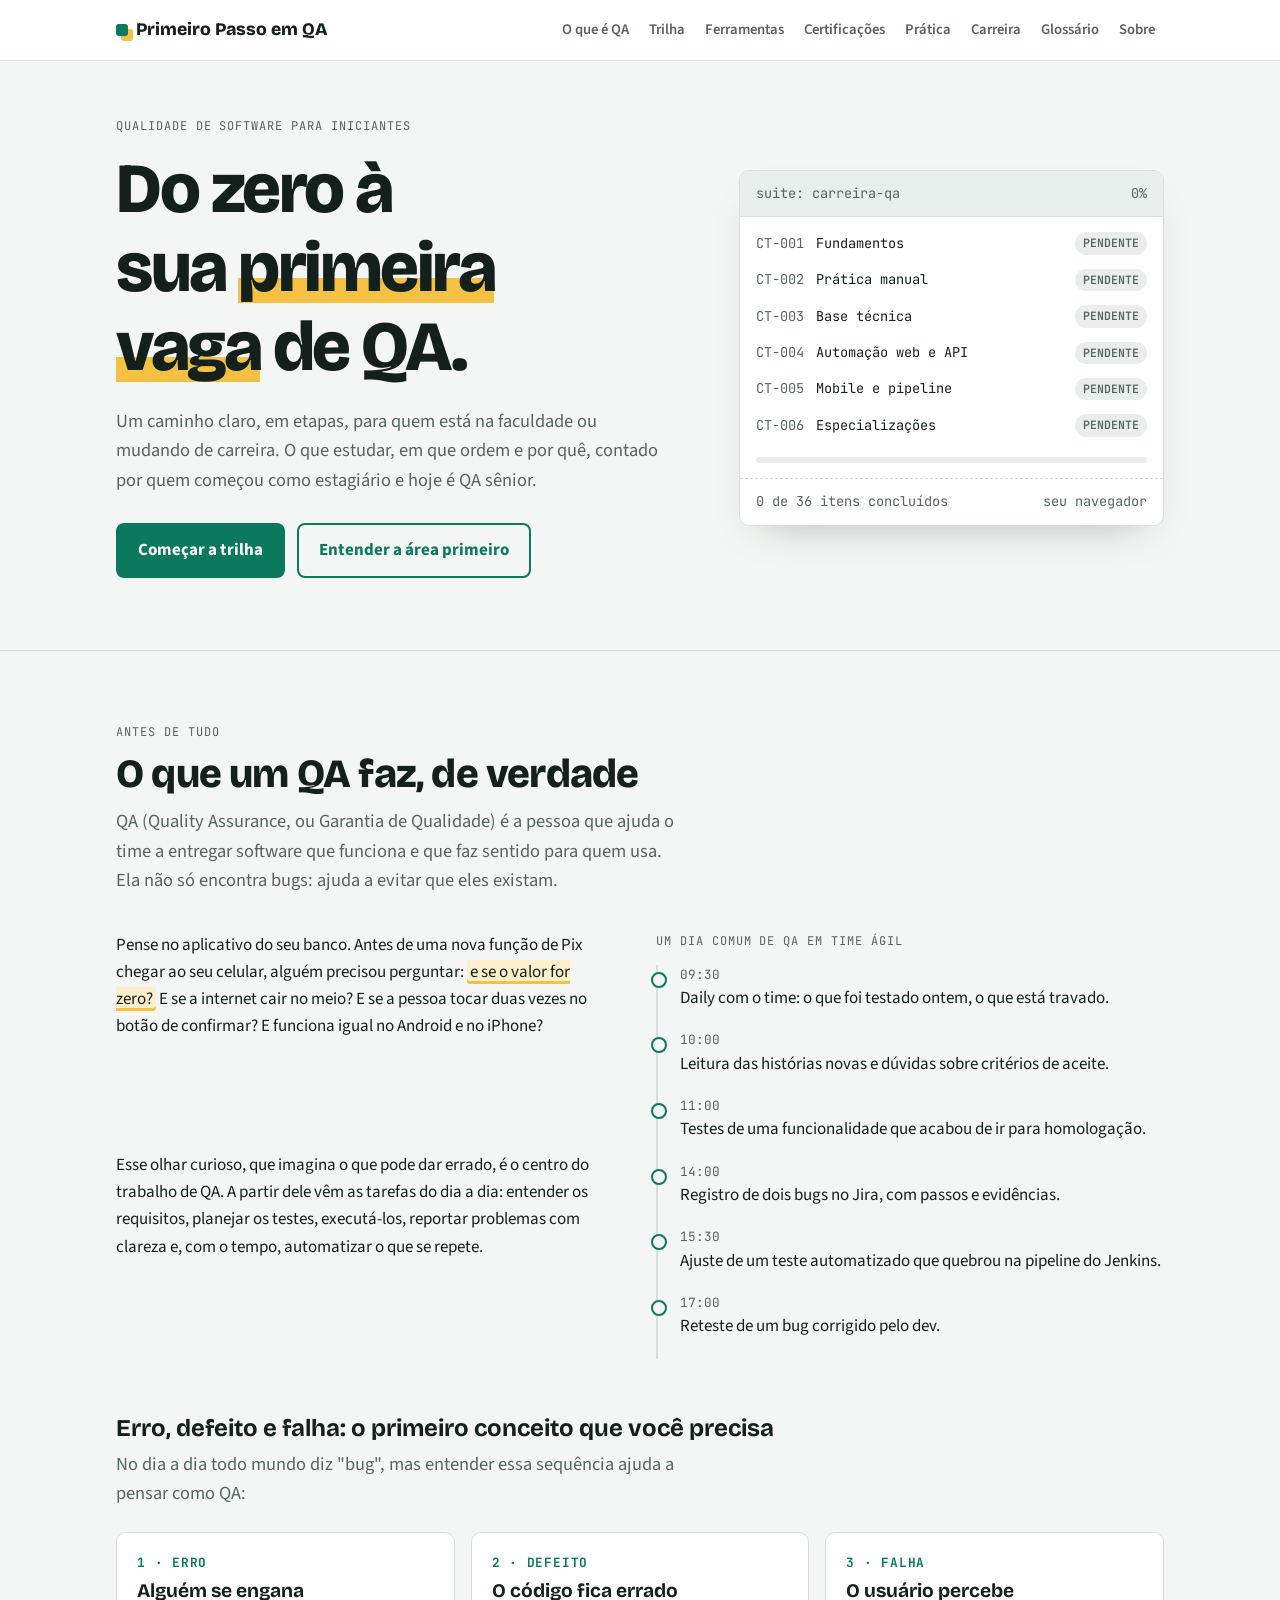
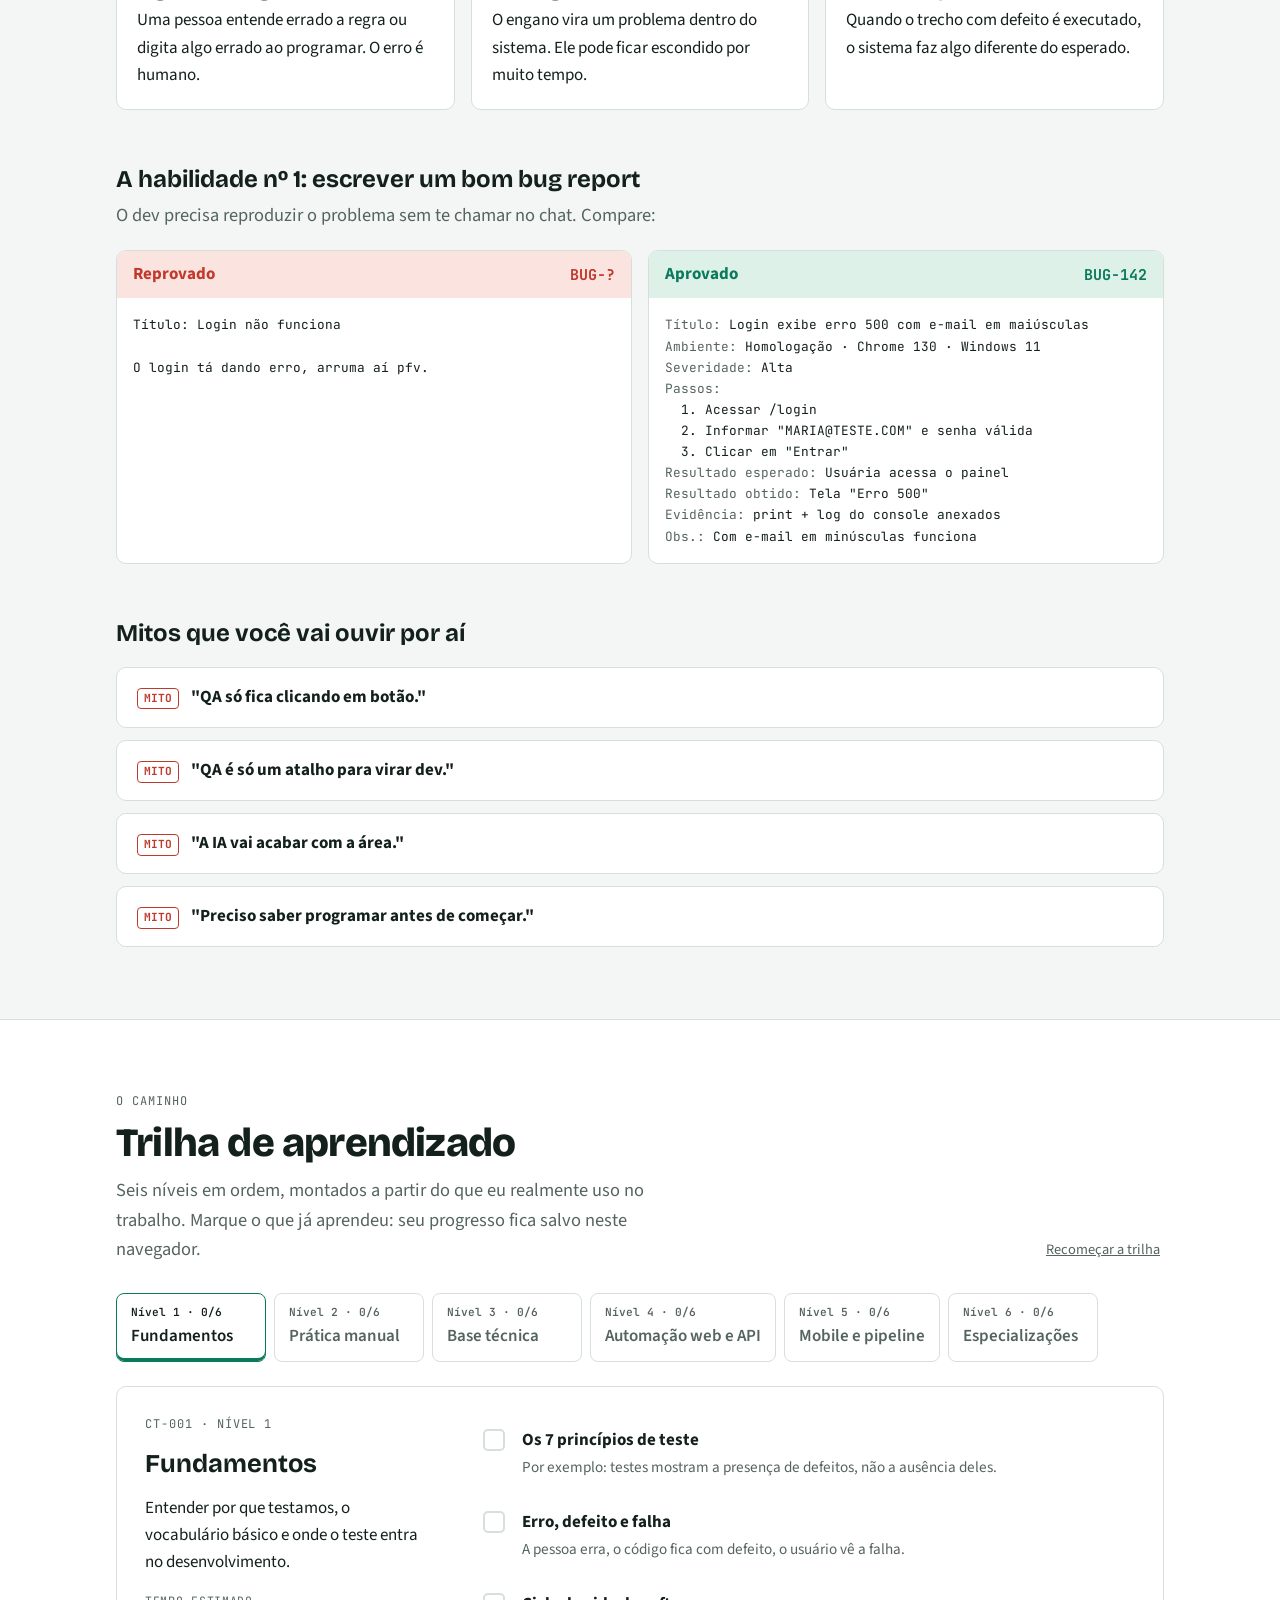
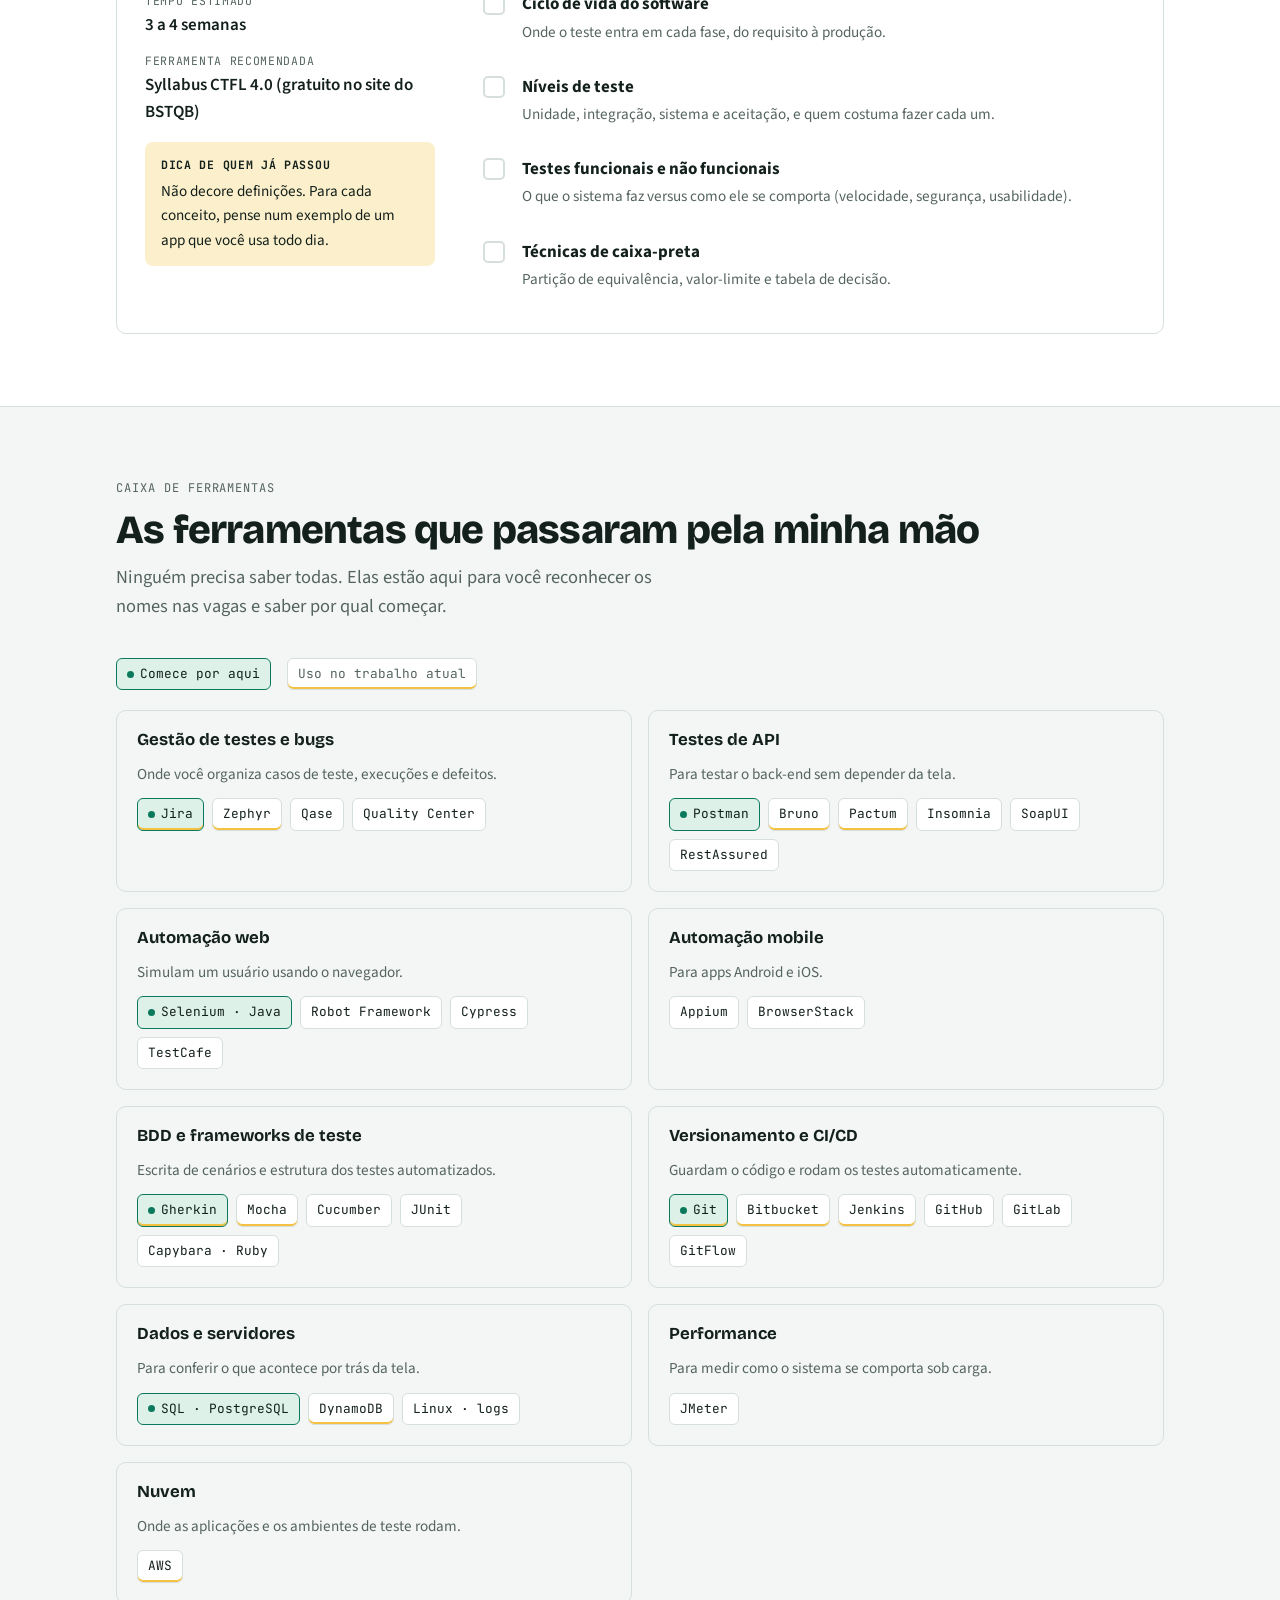
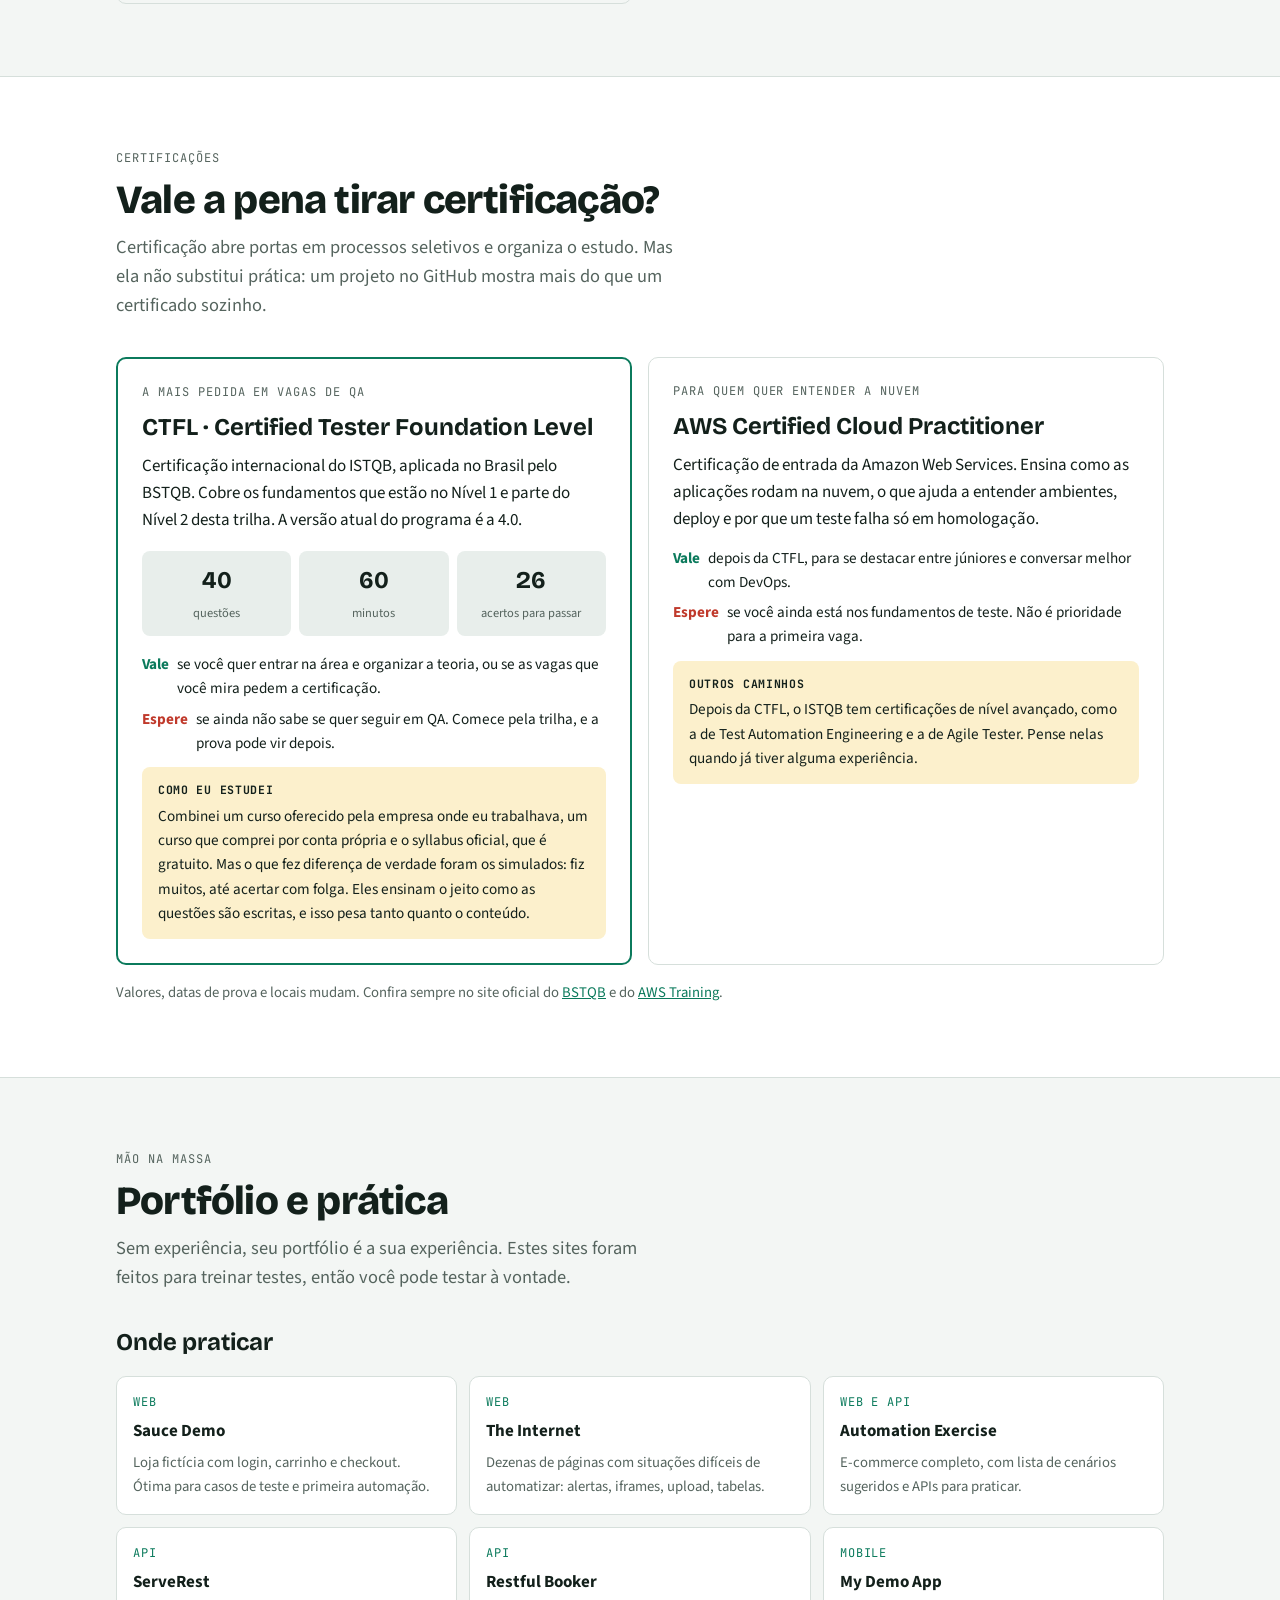
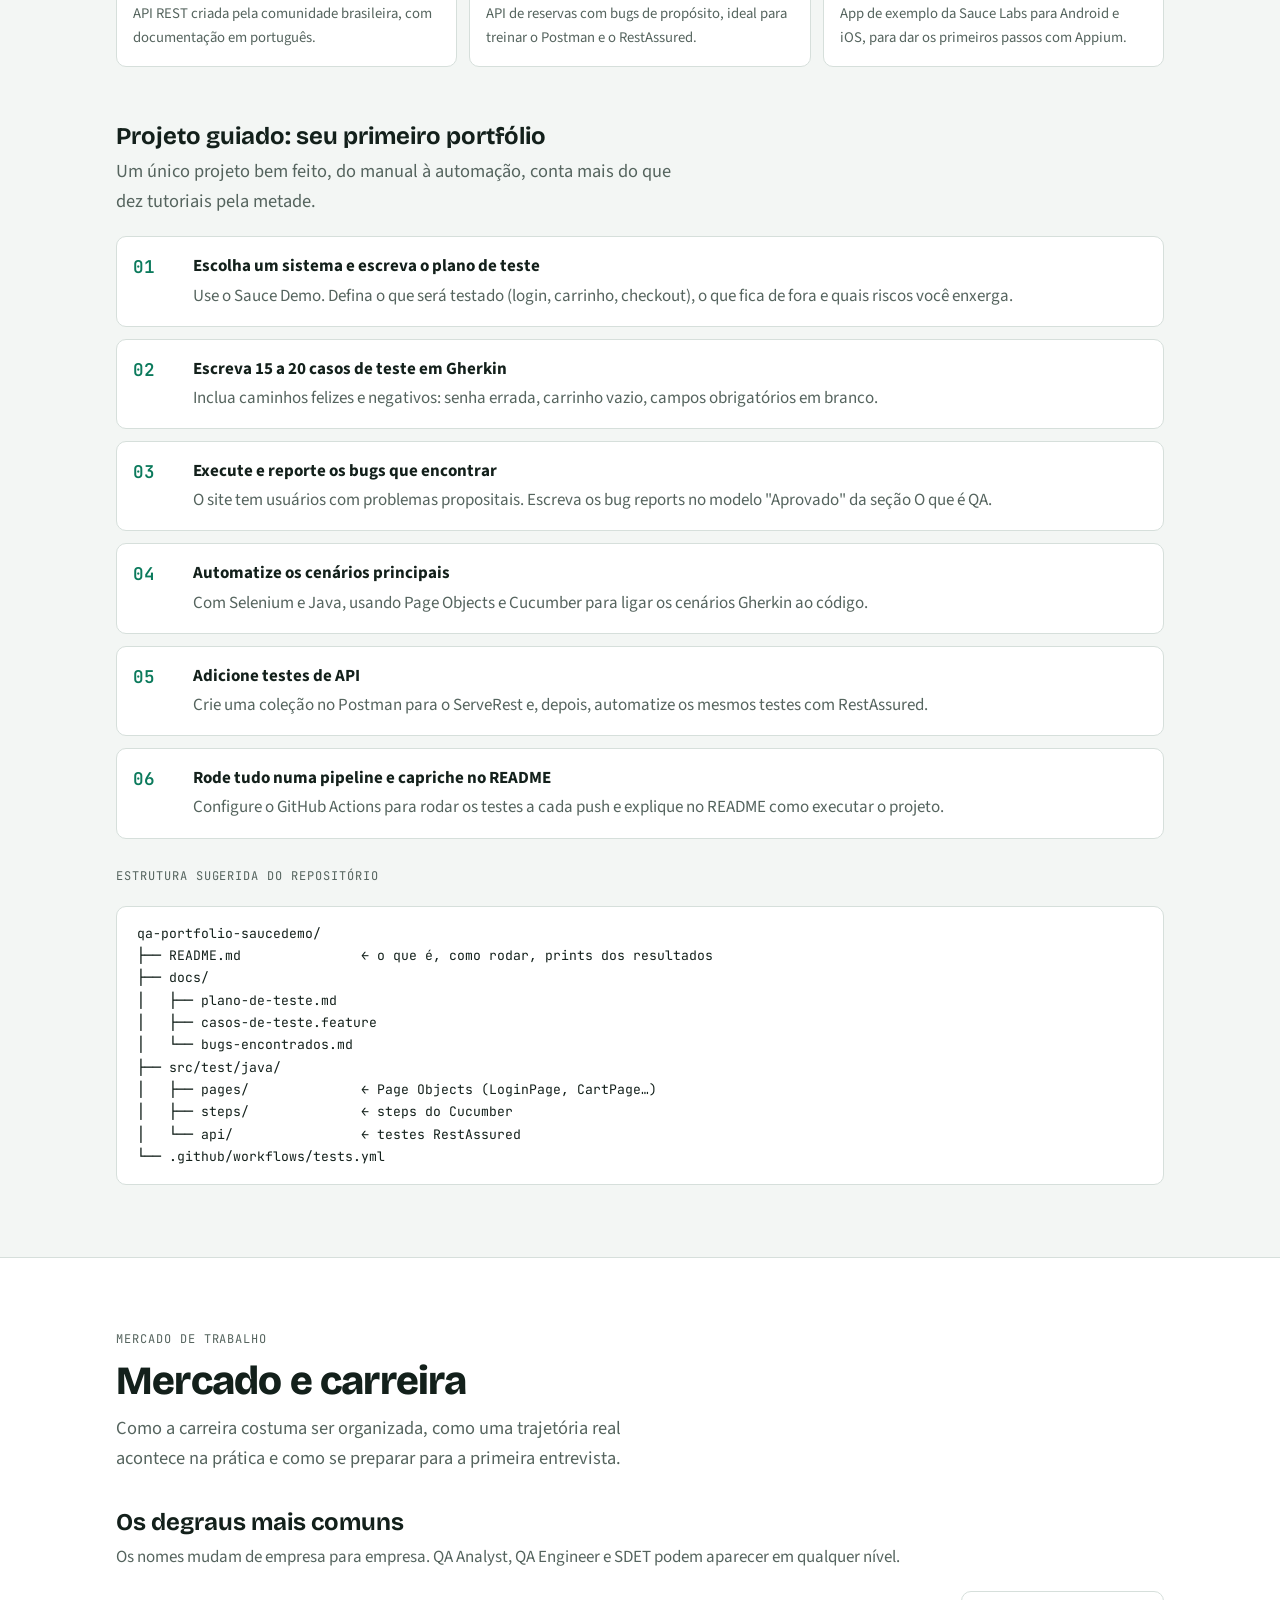
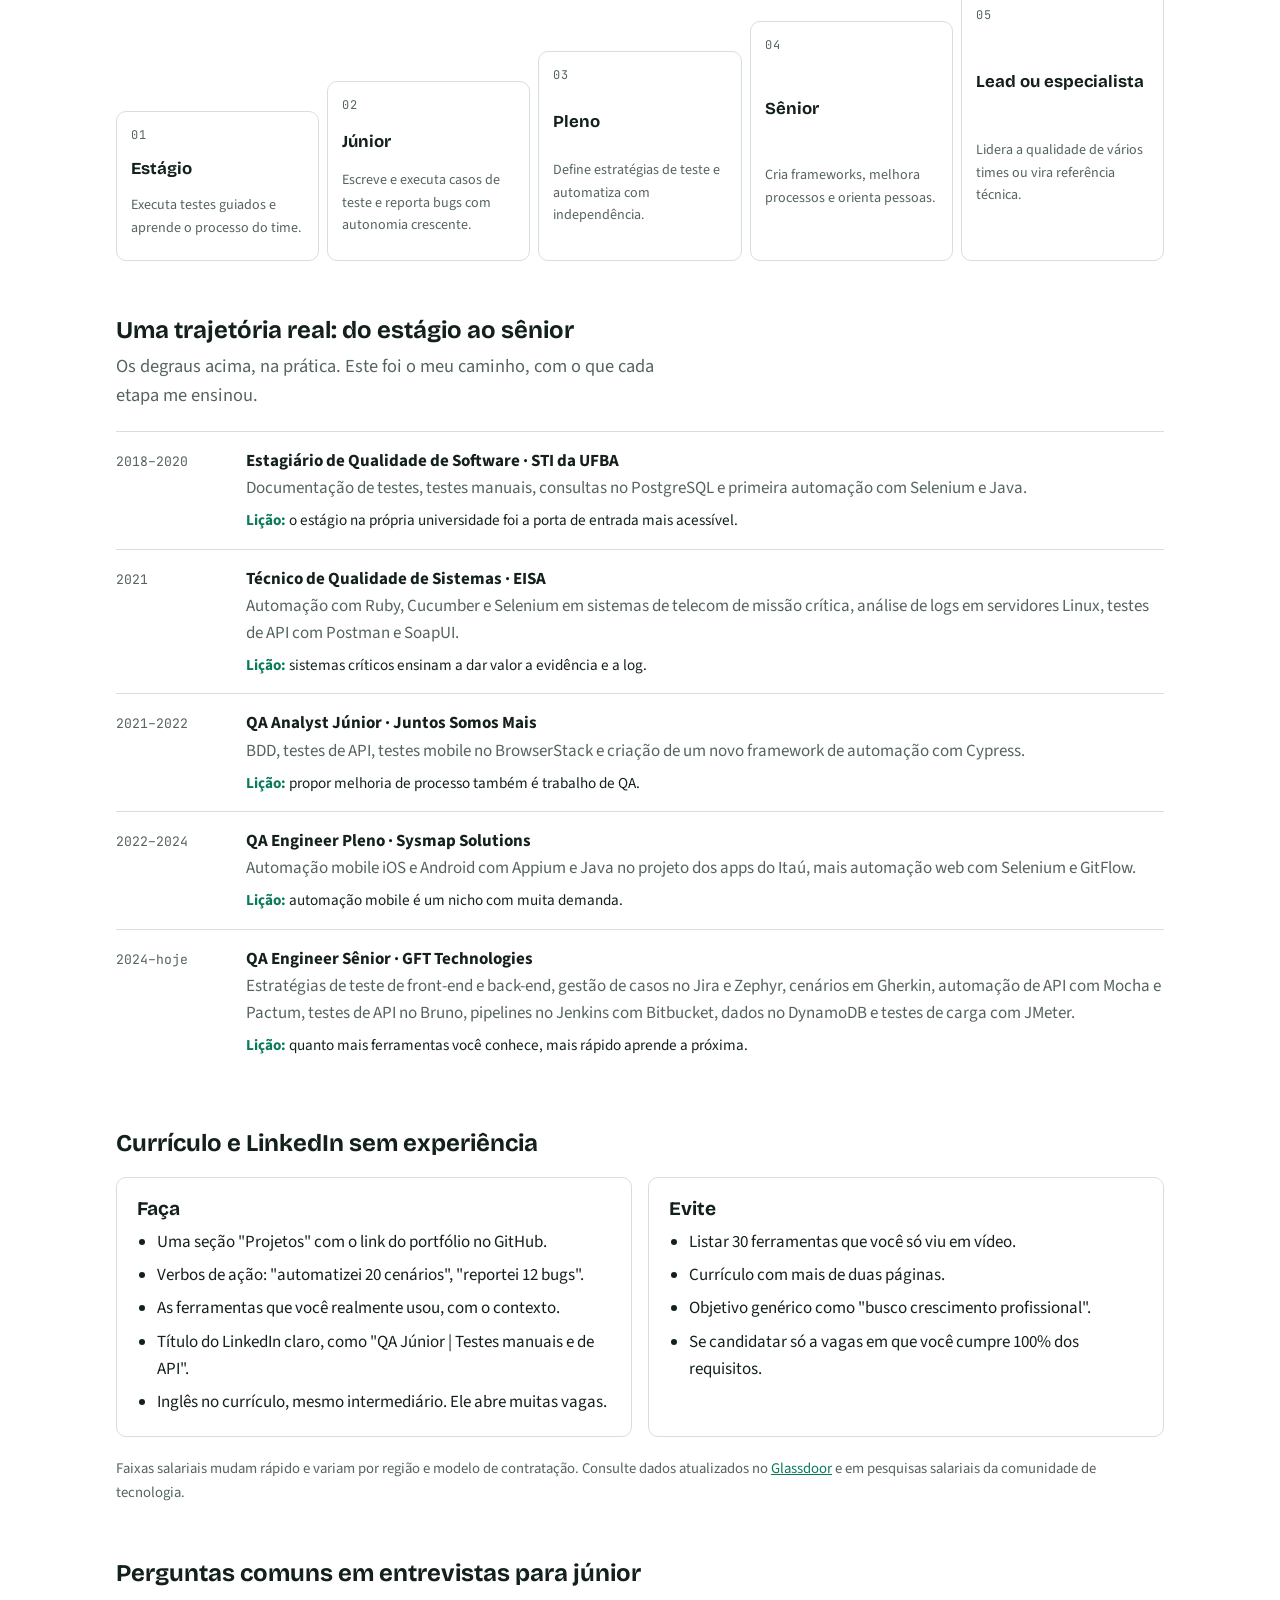
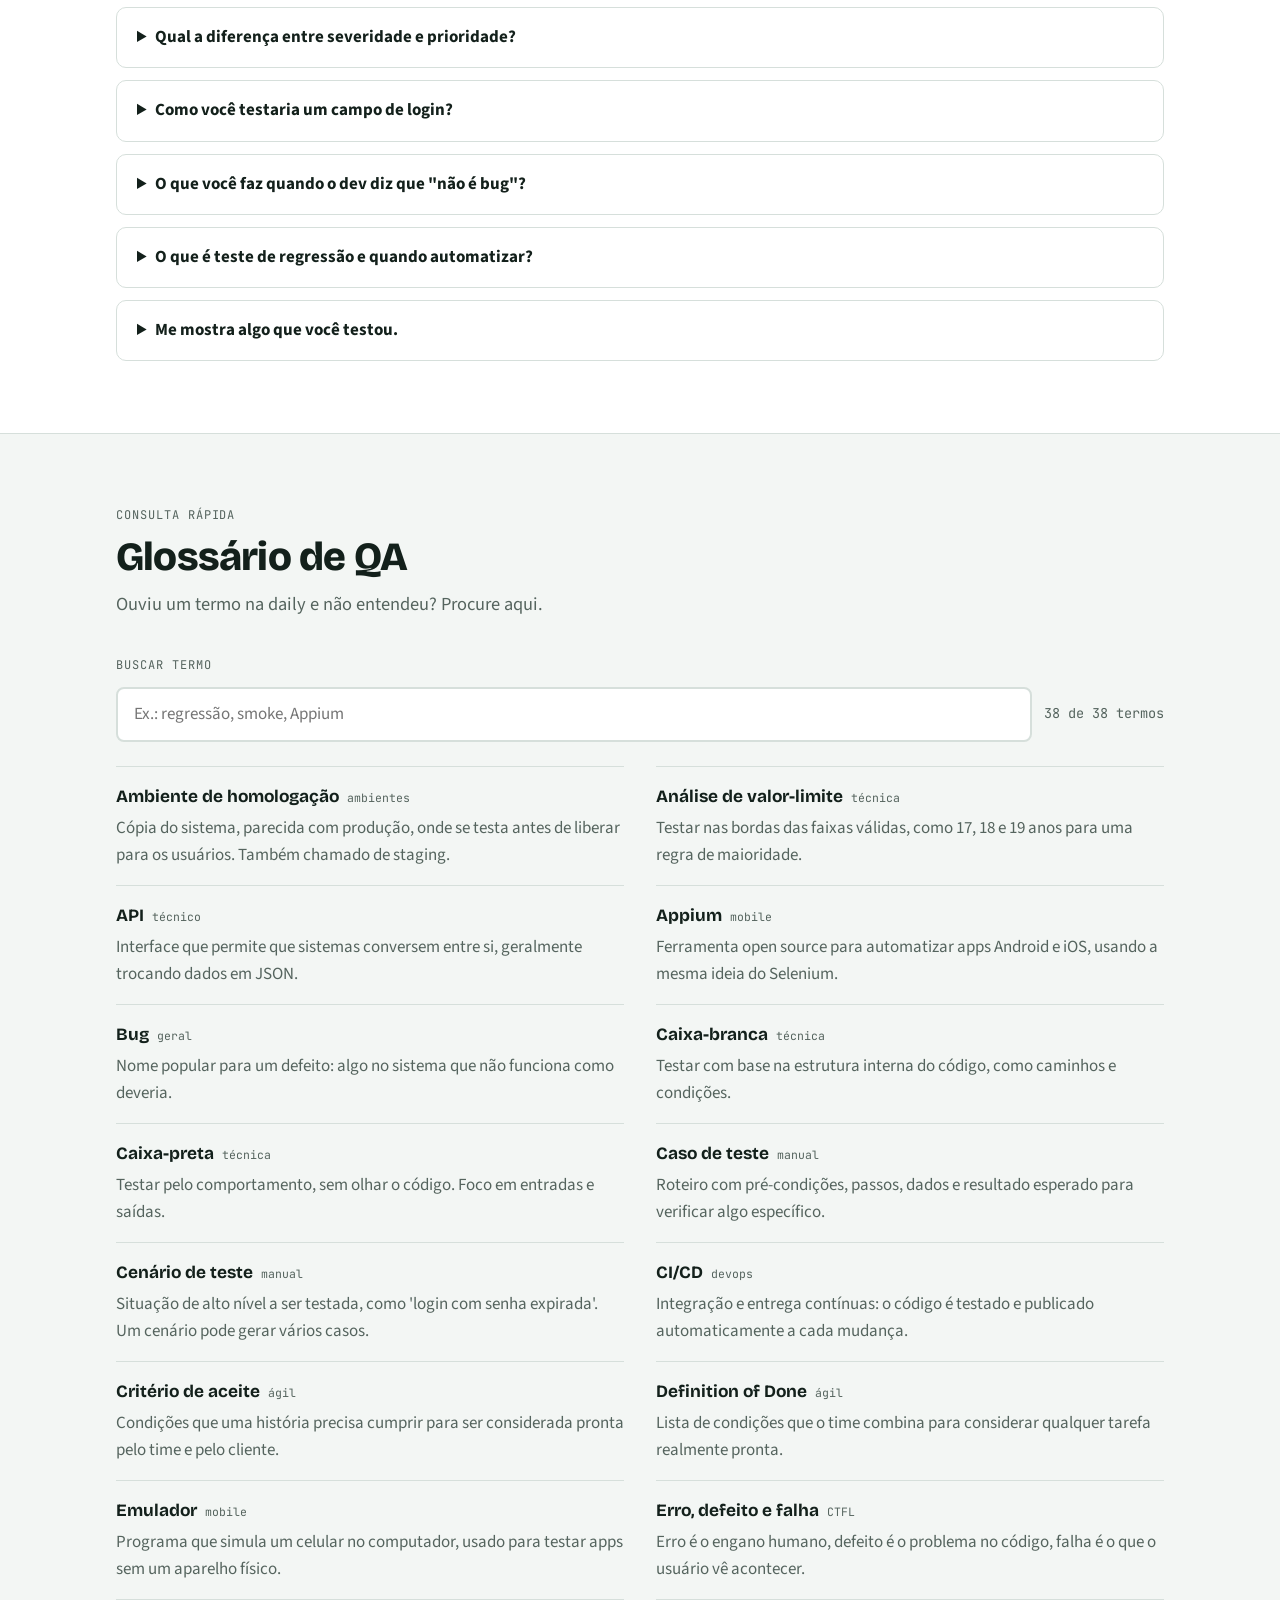
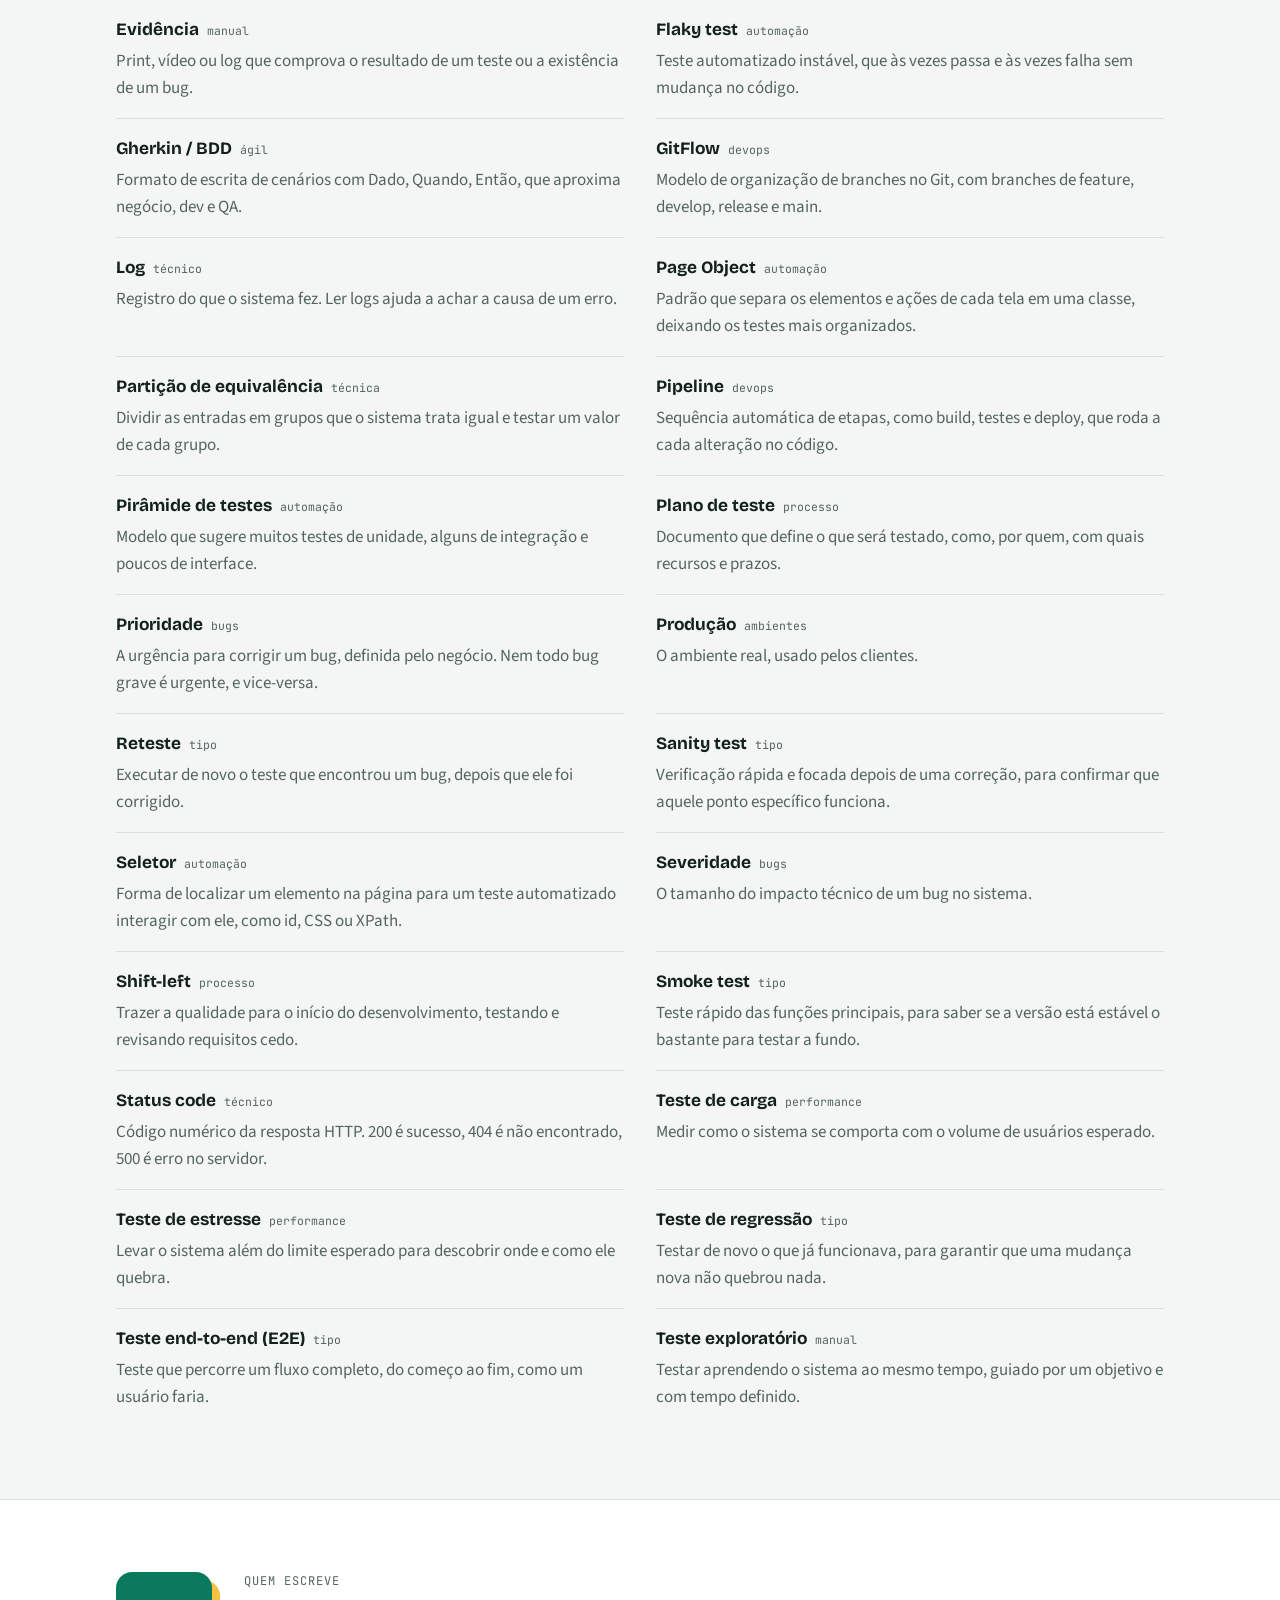
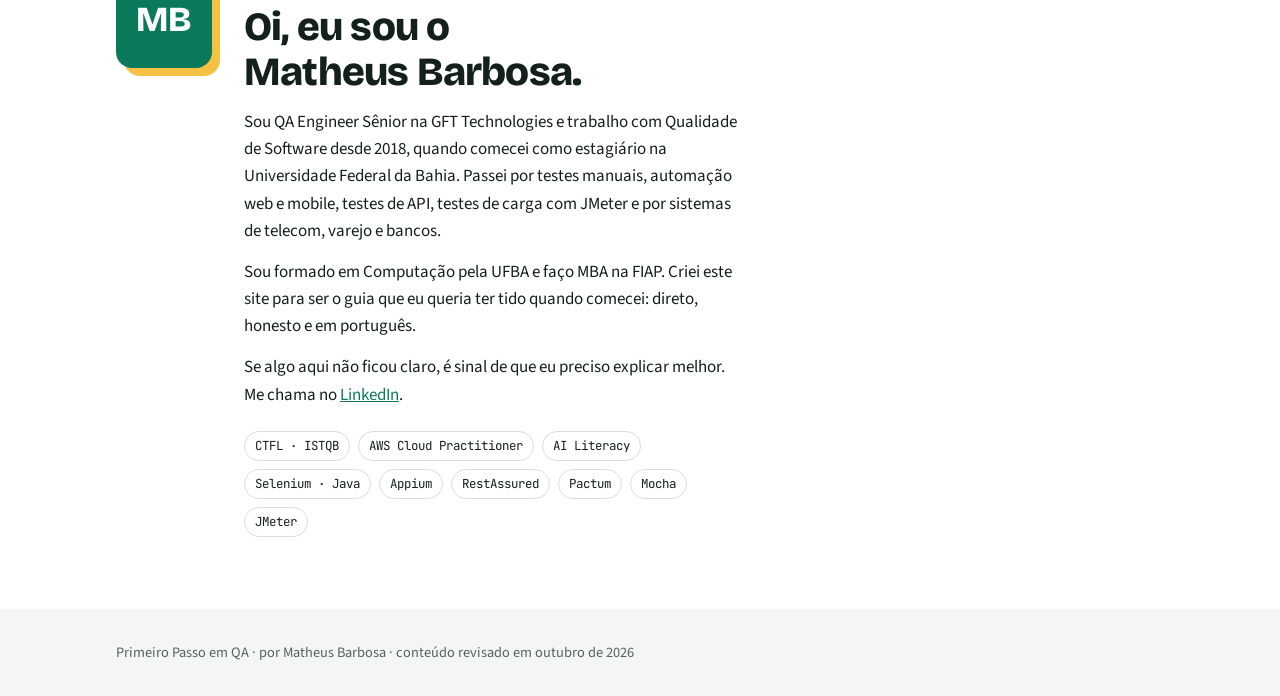
==== index.html @ c6d920a2 "Publica o site Primeiro Passo em QA Co-Authored-By: Claude Opus 5.5 <noreply@anthropic.com> Claude-S" ====
<!doctype html>
<html lang="pt-BR">
<head>
<meta charset="utf-8">
<meta name="viewport" content="width=device-width, initial-scale=1, viewport-fit=cover">
<title>Primeiro Passo em QA</title>
<meta name="description" content="Guia descomplicado para quem quer entrar na área de Qualidade de Software.">
<meta property="og:type" content="website">
<meta property="og:title" content="Primeiro Passo em QA">
<meta property="og:description" content="Do zero à sua primeira vaga de QA: trilha de estudos, ferramentas, certificações, portfólio e carreira, por Matheus Barbosa.">
<meta property="og:locale" content="pt_BR">
<meta name="author" content="Matheus Barbosa">
<meta name="theme-color" content="#0B7A5C">
<link rel="icon" href="favicon.svg" type="image/svg+xml">
<link rel="preconnect" href="https://fonts.googleapis.com">
<link rel="preconnect" href="https://fonts.gstatic.com" crossorigin>
<link rel="stylesheet" href="https://fonts.googleapis.com/css2?family=Bricolage+Grotesque:opsz,wght@12..96,500;12..96,700;12..96,800&family=Source+Sans+3:ital,wght@0,400;0,600;0,700;1,400&family=JetBrains+Mono:wght@400;600&display=swap">
<style>
/* Layout: test-run metaphor — each level of the trail is a test suite; progress is "passed" cases. Single column, max 1080px, sticky nav. */
:root{
  --bg:#F3F6F4; --surface:#FFFFFF; --sunk:#E8EEEB;
  --ink:#13201B; --muted:#55645E; --line:#D6DFDB;
  --accent:#0B7A5C; --accent-ink:#FFFFFF; --accent-soft:#DDF1E9;
  --mark:#F5C142; --mark-soft:#FCF0CC; --fail:#C0392B; --fail-soft:#FBE3E0;
  --display:"Bricolage Grotesque", "Segoe UI", system-ui, sans-serif;
  --body:"Source Sans 3", "Segoe UI", system-ui, sans-serif;
  --mono:"JetBrains Mono", ui-monospace, "SFMono-Regular", Consolas, monospace;
  --r:10px;
}
@media (prefers-color-scheme: dark){:root:not([data-theme="light"]){
  --bg:#0E1412; --surface:#16201C; --sunk:#1C2723;
  --ink:#E4ECE8; --muted:#97A7A0; --line:#29362F;
  --accent:#3CC79A; --accent-ink:#06120E; --accent-soft:#163A2D;
  --mark:#E3B034; --mark-soft:#3A3115; --fail:#F0786A; --fail-soft:#3B1E1A;
  color-scheme:dark}}
:root[data-theme="dark"]{
  --bg:#0E1412; --surface:#16201C; --sunk:#1C2723;
  --ink:#E4ECE8; --muted:#97A7A0; --line:#29362F;
  --accent:#3CC79A; --accent-ink:#06120E; --accent-soft:#163A2D;
  --mark:#E3B034; --mark-soft:#3A3115; --fail:#F0786A; --fail-soft:#3B1E1A;
  color-scheme:dark}

*{box-sizing:border-box}
body{margin:0}
img{max-width:100%}
[hidden]{display:none!important}
html{scroll-behavior:smooth}
@media (prefers-reduced-motion:reduce){html{scroll-behavior:auto}*{transition:none!important;animation:none!important}}
body{background:var(--bg);color:var(--ink);font-family:var(--body);font-size:17px;line-height:1.6}
body::before{content:"";position:fixed;inset:0 0 auto;height:env(safe-area-inset-top,0px);z-index:10;background:var(--surface)}
a{color:var(--accent)}
:focus-visible{outline:3px solid var(--mark);outline-offset:2px;border-radius:4px}
[id]{scroll-margin-top:80px}
.wrap{max-width:1080px;margin:0 auto;padding-left:max(16px,env(safe-area-inset-left,0px));padding-right:max(16px,env(safe-area-inset-right,0px))}
h1,h2,h3{font-family:var(--display);line-height:1.12;text-wrap:balance;margin:0}
h2{font-size:clamp(1.8rem,4vw,2.5rem);font-weight:800;letter-spacing:-.02em}
h3{font-size:1.2rem;font-weight:700}
.h3big{font-size:1.5rem}
p{margin:0}
.eyebrow{font-family:var(--mono);font-size:.75rem;letter-spacing:.08em;text-transform:uppercase;color:var(--muted)}
.lead{font-size:1.15rem;color:var(--muted);max-width:62ch}
.muted{color:var(--muted)}
mark{background:var(--mark-soft);color:inherit;padding:0 .2em;border-radius:3px;box-shadow:inset 0 -.18em 0 var(--mark)}
code,.mono{font-family:var(--mono);font-size:.88em}
.block{margin-top:56px;display:grid;gap:8px}

/* Nav */
header.top{position:sticky;top:env(safe-area-inset-top,0px);z-index:20;background:var(--surface);border-bottom:1px solid var(--line)}
header.top .wrap{display:flex;align-items:center;gap:16px;min-height:60px;flex-wrap:wrap;padding-block:8px}
.brand{font-family:var(--display);font-weight:800;font-size:1.1rem;text-decoration:none;color:var(--ink);display:flex;align-items:center;gap:8px;margin-right:auto}
.brand .dot{width:12px;height:12px;border-radius:3px;background:var(--accent);box-shadow:5px 5px 0 var(--mark)}
nav.links{display:flex;gap:2px;flex-wrap:wrap}
nav.links a{text-decoration:none;color:var(--muted);font-weight:600;font-size:.92rem;padding:6px 9px;border-radius:6px;white-space:nowrap}
nav.links a:hover{color:var(--ink);background:var(--sunk)}

section{padding-block:72px;border-bottom:1px solid var(--line)}
section.alt{background:var(--surface)}
.sec-head{display:grid;gap:10px;margin-bottom:36px}

/* Hero */
.hero{padding-block:56px 72px}
.hero-grid{display:grid;grid-template-columns:1.15fr .85fr;gap:48px;align-items:center}
.hero-grid > *{min-width:0}
.hero h1{font-size:clamp(2.4rem,6.4vw,4.4rem);font-weight:800;letter-spacing:-.035em;margin:14px 0 20px}
.hero h1 em{font-style:normal;background:linear-gradient(transparent 62%,var(--mark) 62% 92%,transparent 92%)}
.cta{display:flex;gap:12px;flex-wrap:wrap;margin-top:28px}
.btn{display:inline-flex;align-items:center;gap:8px;font:inherit;font-weight:700;text-decoration:none;padding:12px 20px;border-radius:8px;border:2px solid var(--accent);background:var(--accent);color:var(--accent-ink);cursor:pointer}
.btn.ghost{background:transparent;color:var(--accent)}
.btn:hover{filter:brightness(1.08)}
.run{background:var(--surface);border:1px solid var(--line);border-radius:var(--r);font-family:var(--mono);font-size:.85rem;overflow:hidden;box-shadow:0 18px 40px -24px rgba(10,40,30,.35)}
.run-head{display:flex;justify-content:space-between;gap:8px;padding:12px 16px;background:var(--sunk);border-bottom:1px solid var(--line);color:var(--muted)}
.run ol{list-style:none;margin:0;padding:8px 0}
.run li{display:grid;grid-template-columns:auto 1fr auto;gap:12px;align-items:center;padding:7px 16px}
.run .id{color:var(--muted)}
.st{font-size:.72rem;font-weight:600;padding:2px 8px;border-radius:99px;white-space:nowrap}
.st.pass{background:var(--accent-soft);color:var(--accent)}
.st.prog{background:var(--mark-soft);color:var(--ink)}
.st.todo{background:var(--sunk);color:var(--muted)}
.run-foot{padding:12px 16px;border-top:1px dashed var(--line);color:var(--muted);display:flex;justify-content:space-between;gap:8px}
.bar{height:6px;background:var(--sunk);border-radius:99px;overflow:hidden;margin-top:6px}
.bar i{display:block;height:100%;background:var(--accent);width:0;transition:width .4s ease}

/* About QA */
.split{display:grid;grid-template-columns:1fr 1fr;gap:32px}
.split > *{min-width:0}
.prose{display:grid;gap:14px;max-width:62ch}
.trio{display:grid;grid-template-columns:repeat(3,1fr);gap:16px;margin-top:16px}
.trio > *{min-width:0}
.term{background:var(--surface);border:1px solid var(--line);border-radius:var(--r);padding:20px;display:grid;gap:6px;align-content:start}
.term b{font-family:var(--mono);font-size:.8rem;color:var(--accent);letter-spacing:.06em}
.arrow-row{position:relative}
.day{list-style:none;margin:0;padding:0;display:grid;border-left:2px solid var(--line)}
.day li{position:relative;padding:0 0 18px 22px}
.day li::before{content:"";position:absolute;left:-7px;top:7px;width:12px;height:12px;border-radius:50%;background:var(--bg);border:2px solid var(--accent)}
.day time{font-family:var(--mono);font-size:.8rem;color:var(--muted);display:block}

.compare{display:grid;grid-template-columns:1fr 1fr;gap:16px;margin-top:12px}
.compare > *{min-width:0}
.report{border-radius:var(--r);border:1px solid var(--line);background:var(--surface);overflow:hidden}
.report header{padding:10px 16px;font-weight:700;display:flex;justify-content:space-between;align-items:center;gap:8px}
.report.bad header{background:var(--fail-soft);color:var(--fail)}
.report.good header{background:var(--accent-soft);color:var(--accent)}
.report pre{margin:0;padding:16px;font-family:var(--mono);font-size:.8rem;line-height:1.65;white-space:pre-wrap;word-break:break-word}
.report .k{color:var(--muted)}

.myths{display:grid;gap:12px;margin-top:12px}
details.myth{background:var(--surface);border:1px solid var(--line);border-radius:var(--r)}
details.myth summary{cursor:pointer;padding:16px 20px;font-weight:700;list-style:none;display:flex;gap:12px;align-items:baseline}
details.myth summary::-webkit-details-marker{display:none}
details.myth summary::before{content:"MITO";font-family:var(--mono);font-size:.7rem;color:var(--fail);border:1px solid var(--fail);padding:1px 6px;border-radius:4px;flex:none}
details.myth[open] summary::before{content:"FATO";color:var(--accent);border-color:var(--accent)}
details.myth p{padding:0 20px 18px 20px;color:var(--muted)}

/* Trail */
.trail-top{display:flex;justify-content:space-between;align-items:end;gap:16px;flex-wrap:wrap}
.reset-zone{display:flex;gap:8px;align-items:center;flex-wrap:wrap;font-size:.9rem;color:var(--muted)}
.linkbtn{font:inherit;background:none;border:0;color:var(--muted);text-decoration:underline;cursor:pointer;padding:4px}
.linkbtn.danger{color:var(--fail);font-weight:700}
.tabs{display:flex;gap:8px;overflow-x:auto;padding-bottom:4px;margin:28px 0 20px}
.tab{flex:none;font:inherit;font-weight:600;background:var(--surface);border:1px solid var(--line);color:var(--muted);border-radius:8px;padding:10px 14px;cursor:pointer;display:grid;gap:2px;text-align:left;min-width:150px}
.tab small{font-family:var(--mono);font-size:.7rem}
.tab[aria-selected="true"]{border-color:var(--accent);color:var(--ink);box-shadow:inset 0 -3px 0 var(--accent)}
.tab .done-pip{color:var(--accent)}
.level{display:grid;grid-template-columns:290px 1fr;gap:32px;background:var(--surface);border:1px solid var(--line);border-radius:var(--r);padding:28px}
.level > *{min-width:0}
.meta{display:grid;gap:16px;align-content:start}
.meta dl{margin:0;display:grid;gap:12px}
.meta dt{font-family:var(--mono);font-size:.72rem;letter-spacing:.06em;text-transform:uppercase;color:var(--muted)}
.meta dd{margin:2px 0 0;font-weight:600}
.checks{list-style:none;margin:0;padding:0;display:grid;gap:4px}
.checks li label{display:grid;grid-template-columns:auto 1fr;gap:14px;padding:12px;border-radius:8px;cursor:pointer}
.checks li label:hover{background:var(--sunk)}
.checks input{appearance:none;width:22px;height:22px;border:2px solid var(--line);border-radius:5px;margin-top:2px;display:grid;place-content:center;cursor:pointer;background:var(--surface)}
.checks input::after{content:"";width:6px;height:11px;border:solid var(--accent-ink);border-width:0 3px 3px 0;transform:rotate(45deg) translate(-1px,-1px);opacity:0}
.checks input:checked{background:var(--accent);border-color:var(--accent)}
.checks input:checked::after{opacity:1}
.checks strong{display:block}
.checks span{color:var(--muted);font-size:.95rem}
.checks input:checked + div strong{text-decoration:line-through;text-decoration-color:var(--accent);text-decoration-thickness:2px}
.tip{background:var(--mark-soft);border-radius:8px;padding:14px 16px;font-size:.95rem}
.tip b{font-family:var(--mono);font-size:.72rem;letter-spacing:.06em;display:block;margin-bottom:4px}

/* Tools */
.legend{display:flex;gap:16px;flex-wrap:wrap;font-size:.9rem;color:var(--muted);margin-bottom:20px}
.tools{display:grid;grid-template-columns:repeat(2,1fr);gap:16px}
.tools > *{min-width:0}
.tgroup{background:var(--bg);border:1px solid var(--line);border-radius:var(--r);padding:20px;display:grid;gap:12px;align-content:start}
.tgroup h3{font-size:1.05rem}
.tgroup > p{color:var(--muted);font-size:.95rem}
.chips{display:flex;flex-wrap:wrap;gap:8px}
.chip{font-family:var(--mono);font-size:.8rem;padding:5px 10px;border-radius:6px;border:1px solid var(--line);background:var(--surface);display:inline-flex;gap:6px;align-items:center}
.chip.start{border-color:var(--accent);background:var(--accent-soft);color:var(--ink)}
.chip.start::before{content:"";width:7px;height:7px;border-radius:50%;background:var(--accent)}
.chip.daily{box-shadow:inset 0 -2px 0 var(--mark)}

/* Certs */
.certs{display:grid;grid-template-columns:repeat(2,1fr);gap:16px}
.certs > *{min-width:0}
.cert{background:var(--surface);border:1px solid var(--line);border-radius:var(--r);padding:24px;display:grid;gap:12px;align-content:start}
.cert.main{border-color:var(--accent);border-width:2px}
.facts{display:grid;grid-template-columns:repeat(3,1fr);gap:8px;margin:4px 0}
.facts div{background:var(--sunk);border-radius:8px;padding:10px;text-align:center}
.facts b{display:block;font-family:var(--display);font-size:1.5rem;font-variant-numeric:tabular-nums}
.facts span{font-size:.78rem;color:var(--muted)}
.verdict{display:grid;gap:6px;font-size:.95rem}
.verdict p{display:grid;grid-template-columns:auto 1fr;gap:8px}
.verdict .y{color:var(--accent);font-weight:700}
.verdict .n{color:var(--fail);font-weight:700}

/* Practice */
.sites{display:grid;grid-template-columns:repeat(3,1fr);gap:12px;margin-top:12px}
.sites > *{min-width:0}
.site{background:var(--surface);border:1px solid var(--line);border-radius:var(--r);padding:16px;display:grid;gap:6px;text-decoration:none;color:var(--ink);align-content:start}
.site:hover{border-color:var(--accent)}
.site .eyebrow{color:var(--accent)}
.site span{color:var(--muted);font-size:.92rem}
.steps{list-style:none;margin:12px 0 0;padding:0;display:grid;gap:12px;counter-reset:s}
.steps li{counter-increment:s;display:grid;grid-template-columns:44px 1fr;gap:16px;background:var(--surface);border:1px solid var(--line);border-radius:var(--r);padding:16px}
.steps li::before{content:counter(s,decimal-leading-zero);font-family:var(--mono);font-weight:600;color:var(--accent);font-size:1.1rem}
.steps li div{min-width:0}
.steps strong{display:block;margin-bottom:2px}
.steps span{color:var(--muted)}
.repo{margin-top:12px;background:var(--surface);border:1px solid var(--line);border-radius:var(--r);overflow-x:auto}
.repo pre{margin:0;padding:16px 20px;font-family:var(--mono);font-size:.82rem;line-height:1.7}

/* Career */
.ladder{display:grid;grid-template-columns:repeat(5,1fr);gap:8px;align-items:end;margin-top:12px}
.ladder > *{min-width:0}
.rung{background:var(--surface);border:1px solid var(--line);border-radius:var(--r);padding:14px;display:grid;gap:4px}
.rung:nth-child(1){min-height:150px}.rung:nth-child(2){min-height:180px}.rung:nth-child(3){min-height:210px}.rung:nth-child(4){min-height:240px}.rung:nth-child(5){min-height:270px}
.rung b{font-family:var(--display);font-size:1.05rem}
.rung span{font-size:.88rem;color:var(--muted)}
.journey{list-style:none;margin:12px 0 0;padding:0;display:grid;gap:0}
.journey li{display:grid;grid-template-columns:110px 1fr;gap:20px;padding:16px 0;border-top:1px solid var(--line)}
.journey li div{min-width:0}
.journey time{font-family:var(--mono);font-size:.82rem;color:var(--muted);padding-top:3px}
.journey strong{display:block}
.journey span{color:var(--muted)}
.journey .lesson{display:block;margin-top:6px;font-size:.95rem;color:var(--ink)}
.journey .lesson::before{content:"Lição: ";font-weight:700;color:var(--accent)}
.qa-list{display:grid;gap:12px;margin-top:12px}
.qa-list details{background:var(--surface);border:1px solid var(--line);border-radius:var(--r)}
.qa-list summary{cursor:pointer;padding:16px 20px;font-weight:700}
.qa-list details p{padding:0 20px 18px;color:var(--muted)}
.two{display:grid;grid-template-columns:1fr 1fr;gap:16px;margin-top:12px}
.two > *{min-width:0}
.box{background:var(--surface);border:1px solid var(--line);border-radius:var(--r);padding:20px;display:grid;gap:10px;align-content:start}
.box ul{margin:0;padding-left:20px;display:grid;gap:6px}

/* Glossary */
.search{display:flex;gap:12px;align-items:center;flex-wrap:wrap;margin-bottom:24px}
.search input{flex:1 1 280px;font:inherit;padding:12px 16px;border:2px solid var(--line);border-radius:8px;background:var(--surface);color:var(--ink);min-width:0}
.search input:focus{border-color:var(--accent);outline:none}
.count{font-family:var(--mono);font-size:.85rem;color:var(--muted)}
.gloss{display:grid;grid-template-columns:repeat(2,1fr);gap:0 32px;margin:0}
.gloss div{padding:16px 0;border-top:1px solid var(--line);min-width:0}
.gloss dt{font-weight:700;font-family:var(--display);font-size:1.08rem}
.gloss dt small{font-family:var(--mono);font-weight:400;font-size:.72rem;color:var(--muted);margin-left:8px}
.gloss dd{margin:4px 0 0;color:var(--muted)}
.empty{color:var(--muted);padding:24px 0}

/* About */
.about{display:grid;grid-template-columns:auto 1fr;gap:32px;align-items:start}
.about > *{min-width:0}
.avatar{width:96px;height:96px;border-radius:16px;background:var(--accent);color:var(--accent-ink);display:grid;place-content:center;font-family:var(--display);font-weight:800;font-size:2.2rem;box-shadow:8px 8px 0 var(--mark)}
.badges{display:flex;flex-wrap:wrap;gap:8px;margin-top:8px}
.badge{font-family:var(--mono);font-size:.78rem;border:1px solid var(--line);background:var(--surface);padding:4px 10px;border-radius:99px}
footer{padding-block:32px;color:var(--muted);font-size:.9rem}

@media (max-width:860px){
  .hero-grid,.split,.compare,.level,.tools,.certs,.two{grid-template-columns:1fr}
  .trio,.sites{grid-template-columns:1fr}
  .gloss{grid-template-columns:1fr}
  .ladder{grid-template-columns:1fr}
  .rung{min-height:0!important}
  .level{padding:20px}
  section{padding-block:56px}
}
@media (max-width:620px){
  nav.links{width:100%;overflow-x:auto;flex-wrap:nowrap}
  .about{grid-template-columns:1fr}
  .journey li{grid-template-columns:1fr;gap:4px}
}
</style>
</head>
<body>
<header class="top">
  <div class="wrap">
    <a class="brand" href="#inicio"><span class="dot"></span>Primeiro Passo em QA</a>
    <nav class="links" aria-label="Seções">
      <a href="#o-que-e">O que é QA</a>
      <a href="#trilha">Trilha</a>
      <a href="#ferramentas">Ferramentas</a>
      <a href="#certificacoes">Certificações</a>
      <a href="#pratica">Prática</a>
      <a href="#carreira">Carreira</a>
      <a href="#glossario">Glossário</a>
      <a href="#sobre">Sobre</a>
    </nav>
  </div>
</header>

<main>
<section class="hero" id="inicio">
  <div class="wrap hero-grid">
    <div>
      <p class="eyebrow">Qualidade de Software para iniciantes</p>
      <h1>Do zero à sua <em>primeira vaga</em> de QA.</h1>
      <p class="lead">Um caminho claro, em etapas, para quem está na faculdade ou mudando de carreira. O que estudar, em que ordem e por quê, contado por quem começou como estagiário e hoje é QA sênior.</p>
      <div class="cta">
        <a class="btn" href="#trilha">Começar a trilha</a>
        <a class="btn ghost" href="#o-que-e">Entender a área primeiro</a>
      </div>
    </div>
    <div class="run" aria-label="Seu progresso na trilha">
      <div class="run-head"><span>suite: carreira-qa</span><span id="runPct">0%</span></div>
      <ol id="runList"></ol>
      <div class="run-foot"><span id="runSummary">0 de 0 itens concluídos</span><span>seu navegador</span></div>
    </div>
  </div>
</section>

<section id="o-que-e">
  <div class="wrap">
    <div class="sec-head">
      <p class="eyebrow">Antes de tudo</p>
      <h2>O que um QA faz, de verdade</h2>
      <p class="lead">QA (Quality Assurance, ou Garantia de Qualidade) é a pessoa que ajuda o time a entregar software que funciona e que faz sentido para quem usa. Ela não só encontra bugs: ajuda a evitar que eles existam.</p>
    </div>

    <div class="split">
      <div class="prose">
        <p>Pense no aplicativo do seu banco. Antes de uma nova função de Pix chegar ao seu celular, alguém precisou perguntar: <mark>e se o valor for zero?</mark> E se a internet cair no meio? E se a pessoa tocar duas vezes no botão de confirmar? E funciona igual no Android e no iPhone?</p>
        <p>Esse olhar curioso, que imagina o que pode dar errado, é o centro do trabalho de QA. A partir dele vêm as tarefas do dia a dia: entender os requisitos, planejar os testes, executá-los, reportar problemas com clareza e, com o tempo, automatizar o que se repete.</p>
      </div>
      <div>
        <p class="eyebrow" style="margin-bottom:14px">Um dia comum de QA em time ágil</p>
        <ol class="day">
          <li><time>09:30</time>Daily com o time: o que foi testado ontem, o que está travado.</li>
          <li><time>10:00</time>Leitura das histórias novas e dúvidas sobre critérios de aceite.</li>
          <li><time>11:00</time>Testes de uma funcionalidade que acabou de ir para homologação.</li>
          <li><time>14:00</time>Registro de dois bugs no Jira, com passos e evidências.</li>
          <li><time>15:30</time>Ajuste de um teste automatizado que quebrou na pipeline do Jenkins.</li>
          <li><time>17:00</time>Reteste de um bug corrigido pelo dev.</li>
        </ol>
      </div>
    </div>

    <div class="block">
      <h3 class="h3big">Erro, defeito e falha: o primeiro conceito que você precisa</h3>
      <p class="lead">No dia a dia todo mundo diz "bug", mas entender essa sequência ajuda a pensar como QA:</p>
      <div class="trio">
        <div class="term"><b>1 · ERRO</b><h3>Alguém se engana</h3><p>Uma pessoa entende errado a regra ou digita algo errado ao programar. O erro é humano.</p></div>
        <div class="term"><b>2 · DEFEITO</b><h3>O código fica errado</h3><p>O engano vira um problema dentro do sistema. Ele pode ficar escondido por muito tempo.</p></div>
        <div class="term"><b>3 · FALHA</b><h3>O usuário percebe</h3><p>Quando o trecho com defeito é executado, o sistema faz algo diferente do esperado.</p></div>
      </div>
    </div>

    <div class="block">
      <h3 class="h3big">A habilidade nº 1: escrever um bom bug report</h3>
      <p class="lead">O dev precisa reproduzir o problema sem te chamar no chat. Compare:</p>
      <div class="compare">
        <article class="report bad">
          <header><span>Reprovado</span><span class="mono">BUG-?</span></header>
          <pre>Título: Login não funciona

O login tá dando erro, arruma aí pfv.</pre>
        </article>
        <article class="report good">
          <header><span>Aprovado</span><span class="mono">BUG-142</span></header>
          <pre><span class="k">Título:</span> Login exibe erro 500 com e-mail em maiúsculas
<span class="k">Ambiente:</span> Homologação · Chrome 130 · Windows 11
<span class="k">Severidade:</span> Alta
<span class="k">Passos:</span>
  1. Acessar /login
  2. Informar "MARIA@TESTE.COM" e senha válida
  3. Clicar em "Entrar"
<span class="k">Resultado esperado:</span> Usuária acessa o painel
<span class="k">Resultado obtido:</span> Tela "Erro 500"
<span class="k">Evidência:</span> print + log do console anexados
<span class="k">Obs.:</span> Com e-mail em minúsculas funciona</pre>
        </article>
      </div>
    </div>

    <div class="block">
      <h3 class="h3big">Mitos que você vai ouvir por aí</h3>
      <div class="myths">
        <details class="myth"><summary>"QA só fica clicando em botão."</summary><p>Clicar é a parte visível. Antes disso vem análise de requisito, escolha de técnica e priorização de riscos. E boa parte dos QAs também programa testes automatizados, consulta bancos de dados, testa APIs e lê logs de servidor.</p></details>
        <details class="myth"><summary>"QA é só um atalho para virar dev."</summary><p>Muita gente faz essa transição, e tudo bem. Mas QA é uma carreira completa, com níveis até sênior, especialista e liderança, e especializações como mobile, performance e automação.</p></details>
        <details class="myth"><summary>"A IA vai acabar com a área."</summary><p>A IA já ajuda a gerar casos de teste e scripts, e isso muda o trabalho. Mas alguém ainda precisa decidir o que testar, avaliar riscos e julgar se o resultado faz sentido para o usuário. Quem sabe usar IA a seu favor sai na frente.</p></details>
        <details class="myth"><summary>"Preciso saber programar antes de começar."</summary><p>Não. Dá para começar pelos fundamentos e pelos testes manuais. A programação entra no Nível 3 da trilha, quando você já entende o que está testando.</p></details>
      </div>
    </div>
  </div>
</section>

<section id="trilha" class="alt">
  <div class="wrap">
    <div class="trail-top">
      <div class="sec-head" style="margin-bottom:0">
        <p class="eyebrow">O caminho</p>
        <h2>Trilha de aprendizado</h2>
        <p class="lead">Seis níveis em ordem, montados a partir do que eu realmente uso no trabalho. Marque o que já aprendeu: seu progresso fica salvo neste navegador.</p>
      </div>
      <div class="reset-zone" id="resetZone">
        <button class="linkbtn" id="resetAsk" type="button">Recomeçar a trilha</button>
      </div>
    </div>
    <div class="tabs" role="tablist" id="tabs"></div>
    <div id="levelPanel" role="tabpanel"></div>
  </div>
</section>

<section id="ferramentas">
  <div class="wrap">
    <div class="sec-head">
      <p class="eyebrow">Caixa de ferramentas</p>
      <h2>As ferramentas que passaram pela minha mão</h2>
      <p class="lead">Ninguém precisa saber todas. Elas estão aqui para você reconhecer os nomes nas vagas e saber por qual começar.</p>
    </div>
    <div class="legend">
      <span class="chip start">Comece por aqui</span>
      <span class="chip daily">Uso no trabalho atual</span>
    </div>
    <div class="tools" id="tools"></div>
  </div>
</section>

<section id="certificacoes" class="alt">
  <div class="wrap">
    <div class="sec-head">
      <p class="eyebrow">Certificações</p>
      <h2>Vale a pena tirar certificação?</h2>
      <p class="lead">Certificação abre portas em processos seletivos e organiza o estudo. Mas ela não substitui prática: um projeto no GitHub mostra mais do que um certificado sozinho.</p>
    </div>
    <div class="certs">
      <article class="cert main">
        <p class="eyebrow">A mais pedida em vagas de QA</p>
        <h3 class="h3big">CTFL · Certified Tester Foundation Level</h3>
        <p>Certificação internacional do ISTQB, aplicada no Brasil pelo BSTQB. Cobre os fundamentos que estão no Nível 1 e parte do Nível 2 desta trilha. A versão atual do programa é a 4.0.</p>
        <div class="facts">
          <div><b>40</b><span>questões</span></div>
          <div><b>60</b><span>minutos</span></div>
          <div><b>26</b><span>acertos para passar</span></div>
        </div>
        <div class="verdict">
          <p><span class="y">Vale</span><span>se você quer entrar na área e organizar a teoria, ou se as vagas que você mira pedem a certificação.</span></p>
          <p><span class="n">Espere</span><span>se ainda não sabe se quer seguir em QA. Comece pela trilha, e a prova pode vir depois.</span></p>
        </div>
        <div class="tip"><b>COMO EU ESTUDEI</b>Combinei um curso oferecido pela empresa onde eu trabalhava, um curso que comprei por conta própria e o syllabus oficial, que é gratuito. Mas o que fez diferença de verdade foram os simulados: fiz muitos, até acertar com folga. Eles ensinam o jeito como as questões são escritas, e isso pesa tanto quanto o conteúdo.</div>
      </article>
      <article class="cert">
        <p class="eyebrow">Para quem quer entender a nuvem</p>
        <h3 class="h3big">AWS Certified Cloud Practitioner</h3>
        <p>Certificação de entrada da Amazon Web Services. Ensina como as aplicações rodam na nuvem, o que ajuda a entender ambientes, deploy e por que um teste falha só em homologação.</p>
        <div class="verdict">
          <p><span class="y">Vale</span><span>depois da CTFL, para se destacar entre júniores e conversar melhor com DevOps.</span></p>
          <p><span class="n">Espere</span><span>se você ainda está nos fundamentos de teste. Não é prioridade para a primeira vaga.</span></p>
        </div>
        <div class="tip"><b>OUTROS CAMINHOS</b>Depois da CTFL, o ISTQB tem certificações de nível avançado, como a de Test Automation Engineering e a de Agile Tester. Pense nelas quando já tiver alguma experiência.</div>
      </article>
    </div>
    <p class="muted" style="margin-top:16px;font-size:.92rem">Valores, datas de prova e locais mudam. Confira sempre no site oficial do <a href="https://bstqb.online/" target="_blank" rel="noopener">BSTQB</a> e do <a href="https://aws.amazon.com/certification/certified-cloud-practitioner/" target="_blank" rel="noopener">AWS Training</a>.</p>
  </div>
</section>

<section id="pratica">
  <div class="wrap">
    <div class="sec-head">
      <p class="eyebrow">Mão na massa</p>
      <h2>Portfólio e prática</h2>
      <p class="lead">Sem experiência, seu portfólio é a sua experiência. Estes sites foram feitos para treinar testes, então você pode testar à vontade.</p>
    </div>

    <div class="block" style="margin-top:0">
      <h3 class="h3big">Onde praticar</h3>
      <div class="sites">
        <a class="site" href="https://www.saucedemo.com/" target="_blank" rel="noopener"><p class="eyebrow">Web</p><strong>Sauce Demo</strong><span>Loja fictícia com login, carrinho e checkout. Ótima para casos de teste e primeira automação.</span></a>
        <a class="site" href="https://the-internet.herokuapp.com/" target="_blank" rel="noopener"><p class="eyebrow">Web</p><strong>The Internet</strong><span>Dezenas de páginas com situações difíceis de automatizar: alertas, iframes, upload, tabelas.</span></a>
        <a class="site" href="https://automationexercise.com/" target="_blank" rel="noopener"><p class="eyebrow">Web e API</p><strong>Automation Exercise</strong><span>E-commerce completo, com lista de cenários sugeridos e APIs para praticar.</span></a>
        <a class="site" href="https://serverest.dev/" target="_blank" rel="noopener"><p class="eyebrow">API</p><strong>ServeRest</strong><span>API REST criada pela comunidade brasileira, com documentação em português.</span></a>
        <a class="site" href="https://restful-booker.herokuapp.com/" target="_blank" rel="noopener"><p class="eyebrow">API</p><strong>Restful Booker</strong><span>API de reservas com bugs de propósito, ideal para treinar o Postman e o RestAssured.</span></a>
        <a class="site" href="https://github.com/saucelabs/my-demo-app-android" target="_blank" rel="noopener"><p class="eyebrow">Mobile</p><strong>My Demo App</strong><span>App de exemplo da Sauce Labs para Android e iOS, para dar os primeiros passos com Appium.</span></a>
      </div>
    </div>

    <div class="block">
      <h3 class="h3big">Projeto guiado: seu primeiro portfólio</h3>
      <p class="lead">Um único projeto bem feito, do manual à automação, conta mais do que dez tutoriais pela metade.</p>
      <ol class="steps">
        <li><div><strong>Escolha um sistema e escreva o plano de teste</strong><span>Use o Sauce Demo. Defina o que será testado (login, carrinho, checkout), o que fica de fora e quais riscos você enxerga.</span></div></li>
        <li><div><strong>Escreva 15 a 20 casos de teste em Gherkin</strong><span>Inclua caminhos felizes e negativos: senha errada, carrinho vazio, campos obrigatórios em branco.</span></div></li>
        <li><div><strong>Execute e reporte os bugs que encontrar</strong><span>O site tem usuários com problemas propositais. Escreva os bug reports no modelo "Aprovado" da seção O que é QA.</span></div></li>
        <li><div><strong>Automatize os cenários principais</strong><span>Com Selenium e Java, usando Page Objects e Cucumber para ligar os cenários Gherkin ao código.</span></div></li>
        <li><div><strong>Adicione testes de API</strong><span>Crie uma coleção no Postman para o ServeRest e, depois, automatize os mesmos testes com RestAssured.</span></div></li>
        <li><div><strong>Rode tudo numa pipeline e capriche no README</strong><span>Configure o GitHub Actions para rodar os testes a cada push e explique no README como executar o projeto.</span></div></li>
      </ol>
      <p class="eyebrow" style="margin-top:20px">Estrutura sugerida do repositório</p>
      <div class="repo"><pre>qa-portfolio-saucedemo/
├── README.md               ← o que é, como rodar, prints dos resultados
├── docs/
│   ├── plano-de-teste.md
│   ├── casos-de-teste.feature
│   └── bugs-encontrados.md
├── src/test/java/
│   ├── pages/              ← Page Objects (LoginPage, CartPage…)
│   ├── steps/              ← steps do Cucumber
│   └── api/                ← testes RestAssured
└── .github/workflows/tests.yml</pre></div>
    </div>
  </div>
</section>

<section id="carreira" class="alt">
  <div class="wrap">
    <div class="sec-head">
      <p class="eyebrow">Mercado de trabalho</p>
      <h2>Mercado e carreira</h2>
      <p class="lead">Como a carreira costuma ser organizada, como uma trajetória real acontece na prática e como se preparar para a primeira entrevista.</p>
    </div>

    <div class="block" style="margin-top:0">
      <h3 class="h3big">Os degraus mais comuns</h3>
      <p class="muted">Os nomes mudam de empresa para empresa. QA Analyst, QA Engineer e SDET podem aparecer em qualquer nível.</p>
      <div class="ladder">
        <div class="rung"><p class="eyebrow">01</p><b>Estágio</b><span>Executa testes guiados e aprende o processo do time.</span></div>
        <div class="rung"><p class="eyebrow">02</p><b>Júnior</b><span>Escreve e executa casos de teste e reporta bugs com autonomia crescente.</span></div>
        <div class="rung"><p class="eyebrow">03</p><b>Pleno</b><span>Define estratégias de teste e automatiza com independência.</span></div>
        <div class="rung"><p class="eyebrow">04</p><b>Sênior</b><span>Cria frameworks, melhora processos e orienta pessoas.</span></div>
        <div class="rung"><p class="eyebrow">05</p><b>Lead ou especialista</b><span>Lidera a qualidade de vários times ou vira referência técnica.</span></div>
      </div>
    </div>

    <div class="block">
      <h3 class="h3big">Uma trajetória real: do estágio ao sênior</h3>
      <p class="lead">Os degraus acima, na prática. Este foi o meu caminho, com o que cada etapa me ensinou.</p>
      <ol class="journey">
        <li><time>2018–2020</time><div><strong>Estagiário de Qualidade de Software · STI da UFBA</strong><span>Documentação de testes, testes manuais, consultas no PostgreSQL e primeira automação com Selenium e Java.</span><span class="lesson">o estágio na própria universidade foi a porta de entrada mais acessível.</span></div></li>
        <li><time>2021</time><div><strong>Técnico de Qualidade de Sistemas · EISA</strong><span>Automação com Ruby, Cucumber e Selenium em sistemas de telecom de missão crítica, análise de logs em servidores Linux, testes de API com Postman e SoapUI.</span><span class="lesson">sistemas críticos ensinam a dar valor a evidência e a log.</span></div></li>
        <li><time>2021–2022</time><div><strong>QA Analyst Júnior · Juntos Somos Mais</strong><span>BDD, testes de API, testes mobile no BrowserStack e criação de um novo framework de automação com Cypress.</span><span class="lesson">propor melhoria de processo também é trabalho de QA.</span></div></li>
        <li><time>2022–2024</time><div><strong>QA Engineer Pleno · Sysmap Solutions</strong><span>Automação mobile iOS e Android com Appium e Java no projeto dos apps do Itaú, mais automação web com Selenium e GitFlow.</span><span class="lesson">automação mobile é um nicho com muita demanda.</span></div></li>
        <li><time>2024–hoje</time><div><strong>QA Engineer Sênior · GFT Technologies</strong><span>Estratégias de teste de front-end e back-end, gestão de casos no Jira e Zephyr, cenários em Gherkin, automação de API com Mocha e Pactum, testes de API no Bruno, pipelines no Jenkins com Bitbucket, dados no DynamoDB e testes de carga com JMeter.</span><span class="lesson">quanto mais ferramentas você conhece, mais rápido aprende a próxima.</span></div></li>
      </ol>
    </div>

    <div class="block">
      <h3 class="h3big">Currículo e LinkedIn sem experiência</h3>
      <div class="two">
        <div class="box">
          <h3>Faça</h3>
          <ul>
            <li>Uma seção "Projetos" com o link do portfólio no GitHub.</li>
            <li>Verbos de ação: "automatizei 20 cenários", "reportei 12 bugs".</li>
            <li>As ferramentas que você realmente usou, com o contexto.</li>
            <li>Título do LinkedIn claro, como "QA Júnior | Testes manuais e de API".</li>
            <li>Inglês no currículo, mesmo intermediário. Ele abre muitas vagas.</li>
          </ul>
        </div>
        <div class="box">
          <h3>Evite</h3>
          <ul>
            <li>Listar 30 ferramentas que você só viu em vídeo.</li>
            <li>Currículo com mais de duas páginas.</li>
            <li>Objetivo genérico como "busco crescimento profissional".</li>
            <li>Se candidatar só a vagas em que você cumpre 100% dos requisitos.</li>
          </ul>
        </div>
      </div>
      <p class="muted" style="margin-top:12px;font-size:.92rem">Faixas salariais mudam rápido e variam por região e modelo de contratação. Consulte dados atualizados no <a href="https://www.glassdoor.com.br/" target="_blank" rel="noopener">Glassdoor</a> e em pesquisas salariais da comunidade de tecnologia.</p>
    </div>

    <div class="block">
      <h3 class="h3big">Perguntas comuns em entrevistas para júnior</h3>
      <div class="qa-list">
        <details><summary>Qual a diferença entre severidade e prioridade?</summary><p>Severidade é o impacto técnico do bug. Prioridade é a urgência de corrigir, definida pelo negócio. Dê um exemplo: um erro de digitação no logo da página inicial tem severidade baixa e prioridade alta.</p></details>
        <details><summary>Como você testaria um campo de login?</summary><p>Mostre método, não só ideias soltas. Fale de caminho feliz, senha errada, campos vazios, limites de tamanho, maiúsculas e minúsculas, bloqueio após tentativas, segurança e acessibilidade.</p></details>
        <details><summary>O que você faz quando o dev diz que "não é bug"?</summary><p>Volte ao critério de aceite e à evidência. Se a regra não estiver clara, leve a dúvida para o PO. O objetivo é o produto certo, não ganhar a discussão.</p></details>
        <details><summary>O que é teste de regressão e quando automatizar?</summary><p>É testar de novo o que já funcionava depois de uma mudança. Vale automatizar o que é repetitivo, estável e importante para o negócio.</p></details>
        <details><summary>Me mostra algo que você testou.</summary><p>Aqui o portfólio faz a diferença. Tenha o link do GitHub aberto e saiba explicar cada escolha que fez no projeto.</p></details>
      </div>
    </div>
  </div>
</section>

<section id="glossario">
  <div class="wrap">
    <div class="sec-head">
      <p class="eyebrow">Consulta rápida</p>
      <h2>Glossário de QA</h2>
      <p class="lead">Ouviu um termo na daily e não entendeu? Procure aqui.</p>
    </div>
    <div class="search">
      <label for="q" class="eyebrow" style="flex-basis:100%">Buscar termo</label>
      <input id="q" type="search" placeholder="Ex.: regressão, smoke, Appium" autocomplete="off">
      <span class="count" id="gcount"></span>
    </div>
    <dl class="gloss" id="gloss"></dl>
    <p class="empty" id="gempty" hidden>Nenhum termo encontrado. Tente uma palavra mais curta.</p>
  </div>
</section>

<section id="sobre" class="alt" style="border-bottom:0">
  <div class="wrap about">
    <div class="avatar" aria-hidden="true">MB</div>
    <div class="prose">
      <p class="eyebrow">Quem escreve</p>
      <h2>Oi, eu sou o Matheus Barbosa.</h2>
      <p>Sou QA Engineer Sênior na GFT Technologies e trabalho com Qualidade de Software desde 2018, quando comecei como estagiário na Universidade Federal da Bahia. Passei por testes manuais, automação web e mobile, testes de API, testes de carga com JMeter e por sistemas de telecom, varejo e bancos.</p>
      <p>Sou formado em Computação pela UFBA e faço MBA na FIAP. Criei este site para ser o guia que eu queria ter tido quando comecei: direto, honesto e em português.</p>
      <p>Se algo aqui não ficou claro, é sinal de que eu preciso explicar melhor. Me chama no <a href="https://www.linkedin.com/in/matheusbgs" target="_blank" rel="noopener">LinkedIn</a>.</p>
      <div class="badges">
        <span class="badge">CTFL · ISTQB</span>
        <span class="badge">AWS Cloud Practitioner</span>
        <span class="badge">AI Literacy</span>
        <span class="badge">Selenium · Java</span>
        <span class="badge">Appium</span>
        <span class="badge">RestAssured</span>
        <span class="badge">Pactum</span>
        <span class="badge">Mocha</span>
        <span class="badge">JMeter</span>
      </div>
    </div>
  </div>
</section>
</main>

<footer>
  <div class="wrap">Primeiro Passo em QA · por Matheus Barbosa · conteúdo revisado em outubro de 2026</div>
</footer>

<script>
const LEVELS = [
  { id:"fundamentos", code:"CT-001", name:"Fundamentos", time:"3 a 4 semanas", tool:"Syllabus CTFL 4.0 (gratuito no site do BSTQB)",
    goal:"Entender por que testamos, o vocabulário básico e onde o teste entra no desenvolvimento.",
    tip:"Não decore definições. Para cada conceito, pense num exemplo de um app que você usa todo dia.",
    items:[
      ["Os 7 princípios de teste","Por exemplo: testes mostram a presença de defeitos, não a ausência deles."],
      ["Erro, defeito e falha","A pessoa erra, o código fica com defeito, o usuário vê a falha."],
      ["Ciclo de vida do software","Onde o teste entra em cada fase, do requisito à produção."],
      ["Níveis de teste","Unidade, integração, sistema e aceitação, e quem costuma fazer cada um."],
      ["Testes funcionais e não funcionais","O que o sistema faz versus como ele se comporta (velocidade, segurança, usabilidade)."],
      ["Técnicas de caixa-preta","Partição de equivalência, valor-limite e tabela de decisão."],
    ]},
  { id:"manual", code:"CT-002", name:"Prática manual", time:"4 a 6 semanas", tool:"Jira com Zephyr ou Qase",
    goal:"Planejar, executar e documentar testes como num time de verdade.",
    tip:"Comecei escrevendo documentação de testes no estágio. Parece simples, mas é o que mostra se você entendeu o sistema.",
    items:[
      ["Escrever casos de teste","Pré-condição, passos, dados e resultado esperado."],
      ["Gerenciar testes numa ferramenta","Organizar casos e execuções no Jira com Zephyr ou no Qase."],
      ["Escrever um bom bug report","Título claro, passos para reproduzir, esperado versus obtido e evidência."],
      ["Testes exploratórios","Explorar o sistema com um objetivo e tempo definido, anotando o que encontrar."],
      ["Ágil e Scrum","Sprint, daily, refinamento, review e o papel do QA em cada um."],
      ["BDD e Gherkin","Escrever cenários no formato Dado, Quando, Então, que servem para teste manual e automatizado."],
    ]},
  { id:"tecnico", code:"CT-003", name:"Base técnica", time:"6 a 8 semanas", tool:"Java + Postman",
    goal:"Ganhar a base técnica que separa um QA júnior comum de um que se destaca.",
    tip:"Recomendo Java como primeira linguagem: é a mais pedida em vagas de automação, sobretudo em bancos e grandes consultorias.",
    items:[
      ["Lógica de programação com Java","Variáveis, condições, laços, métodos e classes."],
      ["Git e GitFlow","Clonar, commitar, criar branches no padrão GitFlow e abrir um pull request."],
      ["SQL básico","SELECT, WHERE e JOIN para conferir se o dado foi salvo certo no banco (PostgreSQL é uma boa escolha)."],
      ["HTTP e APIs REST","Verbos (GET, POST, PUT, DELETE), status codes e JSON."],
      ["Testar APIs no Postman ou Insomnia","Montar requisições, validar respostas e organizar coleções."],
      ["Linux e leitura de logs","Comandos básicos de terminal e como achar a causa de um erro no log do servidor."],
    ]},
  { id:"web", code:"CT-004", name:"Automação web e API", time:"8 a 12 semanas", tool:"Selenium WebDriver + RestAssured",
    goal:"Automatizar testes repetitivos de interface e de API, e entender onde a automação vale a pena.",
    tip:"Escolha uma stack e vá até o fim com ela. Já usei Selenium, Cypress, TestCafe e Robot Framework: depois da primeira, as outras ficam fáceis.",
    items:[
      ["Pirâmide de testes","Por que ter muitos testes de unidade e de API e poucos de interface."],
      ["JUnit e o primeiro teste em Java","Estrutura de um teste, asserções e execução pelo Maven."],
      ["Selenium WebDriver","Abrir páginas, localizar elementos com seletores estáveis e validar resultados."],
      ["Page Objects","Separar telas e ações em classes para o projeto crescer sem virar bagunça."],
      ["Cucumber","Ligar os cenários em Gherkin ao código de automação."],
      ["Automação de API com RestAssured","Validar status, corpo e contrato de uma API por código."],
    ]},
  { id:"mobile", code:"CT-005", name:"Mobile e pipeline", time:"6 a 10 semanas", tool:"Appium + Jenkins",
    goal:"Testar apps Android e iOS e colocar a automação para rodar sozinha a cada mudança.",
    tip:"Automação mobile foi o que mais me diferenciou no mercado. Pouca gente domina, e apps de banco e varejo precisam muito.",
    items:[
      ["Diferenças entre Android e iOS","Permissões, gestos, versões do sistema e variedade de aparelhos."],
      ["Emuladores e dispositivos reais","Android Studio, simulador do Xcode e quando usar cada um."],
      ["Appium com Java","Instalar o Appium, inspecionar elementos e escrever o primeiro teste mobile."],
      ["Testes em nuvem de dispositivos","Rodar testes em vários aparelhos com BrowserStack."],
      ["CI/CD com Jenkins ou GitLab","Configurar uma pipeline que roda a suíte de testes automaticamente."],
      ["Relatórios e evidências","Gerar relatórios de execução que o time consiga ler e confiar."],
    ]},
  { id:"especializacoes", code:"CT-006", name:"Especializações", time:"contínuo", tool:"JMeter",
    goal:"Conhecer os caminhos para se aprofundar depois da primeira vaga.",
    tip:"Você não precisa dominar nada disso para conseguir a primeira vaga. A meta aqui é saber que existe e escolher o que te interessa.",
    items:[
      ["Testes de performance com JMeter","Carga, estresse e pico: como o sistema se comporta com muita gente usando ao mesmo tempo."],
      ["Robot Framework","Framework de automação por palavras-chave, comum em empresas grandes."],
      ["Cloud com AWS","Onde as aplicações rodam e o básico de ambientes na nuvem."],
      ["Noções de segurança","Os riscos mais comuns em aplicações web, como os do OWASP Top 10."],
      ["Acessibilidade","Testar se pessoas com deficiência conseguem usar o sistema."],
      ["QA com IA","Usar IA para gerar ideias de teste e scripts, revisando tudo com olhar crítico."],
    ]},
];

const TOOLS = [
  { name:"Gestão de testes e bugs", desc:"Onde você organiza casos de teste, execuções e defeitos.",
    items:[["Jira","start daily"],["Zephyr","daily"],["Qase",""],["Quality Center",""]] },
  { name:"Testes de API", desc:"Para testar o back-end sem depender da tela.",
    items:[["Postman","start"],["Bruno","daily"],["Pactum","daily"],["Insomnia",""],["SoapUI",""],["RestAssured",""]] },
  { name:"Automação web", desc:"Simulam um usuário usando o navegador.",
    items:[["Selenium · Java","start"],["Robot Framework",""],["Cypress",""],["TestCafe",""]] },
  { name:"Automação mobile", desc:"Para apps Android e iOS.",
    items:[["Appium",""],["BrowserStack",""]] },
  { name:"BDD e frameworks de teste", desc:"Escrita de cenários e estrutura dos testes automatizados.",
    items:[["Gherkin","start daily"],["Mocha","daily"],["Cucumber",""],["JUnit",""],["Capybara · Ruby",""]] },
  { name:"Versionamento e CI/CD", desc:"Guardam o código e rodam os testes automaticamente.",
    items:[["Git","start daily"],["Bitbucket","daily"],["Jenkins","daily"],["GitHub",""],["GitLab",""],["GitFlow",""]] },
  { name:"Dados e servidores", desc:"Para conferir o que acontece por trás da tela.",
    items:[["SQL · PostgreSQL","start"],["DynamoDB","daily"],["Linux · logs",""]] },
  { name:"Performance", desc:"Para medir como o sistema se comporta sob carga.",
    items:[["JMeter",""]] },
  { name:"Nuvem", desc:"Onde as aplicações e os ambientes de teste rodam.",
    items:[["AWS","daily"]] },
];

const STORE_KEY = "pp-qa-progress-v2";
let done = {};
try { done = JSON.parse(localStorage.getItem(STORE_KEY) || "{}") || {}; } catch(e) { done = {}; }
const save = () => { try { localStorage.setItem(STORE_KEY, JSON.stringify(done)); } catch(e) {} };
let current = 0;

const key = (l,i) => LEVELS[l].id + ":" + i;
const levelDone = l => LEVELS[l].items.filter((_,i)=>done[key(l,i)]).length;

function renderRun(){
  let total = 0, ok = 0;
  const rows = LEVELS.map((lv,l)=>{
    const d = levelDone(l), n = lv.items.length; total += n; ok += d;
    const st = d===n ? ["pass","PASSED"] : d>0 ? ["prog",d+"/"+n] : ["todo","PENDENTE"];
    return `<li><span class="id">${lv.code}</span><span>${lv.name}</span><span class="st ${st[0]}">${st[1]}</span></li>`;
  }).join("");
  const pct = Math.round(ok/total*100);
  document.getElementById("runList").innerHTML = rows + `<li style="grid-template-columns:1fr"><div class="bar"><i style="width:${pct}%"></i></div></li>`;
  document.getElementById("runPct").textContent = pct + "%";
  document.getElementById("runSummary").textContent = `${ok} de ${total} itens concluídos`;
}

function renderTabs(){
  document.getElementById("tabs").innerHTML = LEVELS.map((lv,l)=>{
    const d = levelDone(l), n = lv.items.length;
    return `<button class="tab" role="tab" type="button" id="tab-${l}" aria-selected="${l===current}" aria-controls="levelPanel" data-l="${l}">
      <small>Nível ${l+1} · ${d===n?'<span class="done-pip">concluído</span>':d+'/'+n}</small>${lv.name}</button>`;
  }).join("");
}

function renderLevel(){
  const lv = LEVELS[current];
  const panel = document.getElementById("levelPanel");
  panel.innerHTML = `
    <div class="level">
      <div class="meta">
        <p class="eyebrow">${lv.code} · Nível ${current+1}</p>
        <h3 style="font-size:1.6rem">${lv.name}</h3>
        <p>${lv.goal}</p>
        <dl>
          <div><dt>Tempo estimado</dt><dd>${lv.time}</dd></div>
          <div><dt>Ferramenta recomendada</dt><dd>${lv.tool}</dd></div>
        </dl>
        <div class="tip"><b>DICA DE QUEM JÁ PASSOU</b>${lv.tip}</div>
      </div>
      <ul class="checks">
        ${lv.items.map((it,i)=>`<li><label for="c-${lv.id}-${i}">
          <input type="checkbox" id="c-${lv.id}-${i}" data-k="${key(current,i)}" ${done[key(current,i)]?"checked":""}>
          <div><strong>${it[0]}</strong><span>${it[1]}</span></div></label></li>`).join("")}
      </ul>
    </div>`;
  panel.setAttribute("aria-labelledby","tab-"+current);
}

function renderAll(){ renderRun(); renderTabs(); renderLevel(); }

const tabsEl = document.getElementById("tabs");
tabsEl.addEventListener("click", e=>{
  const b = e.target.closest(".tab"); if(!b) return;
  current = +b.dataset.l; renderTabs(); renderLevel();
  document.getElementById("tab-"+current).focus();
});
tabsEl.addEventListener("keydown", e=>{
  if(e.key!=="ArrowRight" && e.key!=="ArrowLeft") return;
  current = (current + (e.key==="ArrowRight"?1:-1) + LEVELS.length) % LEVELS.length;
  renderTabs(); renderLevel(); document.getElementById("tab-"+current).focus();
});
document.getElementById("levelPanel").addEventListener("change", e=>{
  const k = e.target.dataset.k; if(!k) return;
  if(e.target.checked) done[k] = true; else delete done[k];
  save(); renderRun(); renderTabs();
});

const zone = document.getElementById("resetZone");
zone.addEventListener("click", e=>{
  if(e.target.id==="resetAsk"){
    zone.innerHTML = `<span>Apagar todo o progresso?</span>
      <button class="linkbtn danger" id="resetYes" type="button">Sim, apagar</button>
      <button class="linkbtn" id="resetNo" type="button">Cancelar</button>`;
  } else if(e.target.id==="resetYes" || e.target.id==="resetNo"){
    if(e.target.id==="resetYes"){ done = {}; save(); renderAll(); }
    zone.innerHTML = `<button class="linkbtn" id="resetAsk" type="button">Recomeçar a trilha</button>`;
  }
});

document.getElementById("tools").innerHTML = TOOLS.map(g=>`
  <div class="tgroup"><h3>${g.name}</h3><p>${g.desc}</p>
    <div class="chips">${g.items.map(t=>`<span class="chip ${t[1]}">${t[0]}</span>`).join("")}</div>
  </div>`).join("");

const GLOSS = [
  ["Bug","Nome popular para um defeito: algo no sistema que não funciona como deveria.","geral"],
  ["Erro, defeito e falha","Erro é o engano humano, defeito é o problema no código, falha é o que o usuário vê acontecer.","CTFL"],
  ["Caso de teste","Roteiro com pré-condições, passos, dados e resultado esperado para verificar algo específico.","manual"],
  ["Cenário de teste","Situação de alto nível a ser testada, como 'login com senha expirada'. Um cenário pode gerar vários casos.","manual"],
  ["Plano de teste","Documento que define o que será testado, como, por quem, com quais recursos e prazos.","processo"],
  ["Evidência","Print, vídeo ou log que comprova o resultado de um teste ou a existência de um bug.","manual"],
  ["Critério de aceite","Condições que uma história precisa cumprir para ser considerada pronta pelo time e pelo cliente.","ágil"],
  ["Gherkin / BDD","Formato de escrita de cenários com Dado, Quando, Então, que aproxima negócio, dev e QA.","ágil"],
  ["Teste de regressão","Testar de novo o que já funcionava, para garantir que uma mudança nova não quebrou nada.","tipo"],
  ["Smoke test","Teste rápido das funções principais, para saber se a versão está estável o bastante para testar a fundo.","tipo"],
  ["Sanity test","Verificação rápida e focada depois de uma correção, para confirmar que aquele ponto específico funciona.","tipo"],
  ["Reteste","Executar de novo o teste que encontrou um bug, depois que ele foi corrigido.","tipo"],
  ["Teste exploratório","Testar aprendendo o sistema ao mesmo tempo, guiado por um objetivo e com tempo definido.","manual"],
  ["Teste end-to-end (E2E)","Teste que percorre um fluxo completo, do começo ao fim, como um usuário faria.","tipo"],
  ["Caixa-preta","Testar pelo comportamento, sem olhar o código. Foco em entradas e saídas.","técnica"],
  ["Caixa-branca","Testar com base na estrutura interna do código, como caminhos e condições.","técnica"],
  ["Partição de equivalência","Dividir as entradas em grupos que o sistema trata igual e testar um valor de cada grupo.","técnica"],
  ["Análise de valor-limite","Testar nas bordas das faixas válidas, como 17, 18 e 19 anos para uma regra de maioridade.","técnica"],
  ["Severidade","O tamanho do impacto técnico de um bug no sistema.","bugs"],
  ["Prioridade","A urgência para corrigir um bug, definida pelo negócio. Nem todo bug grave é urgente, e vice-versa.","bugs"],
  ["Ambiente de homologação","Cópia do sistema, parecida com produção, onde se testa antes de liberar para os usuários. Também chamado de staging.","ambientes"],
  ["Produção","O ambiente real, usado pelos clientes.","ambientes"],
  ["Pirâmide de testes","Modelo que sugere muitos testes de unidade, alguns de integração e poucos de interface.","automação"],
  ["Flaky test","Teste automatizado instável, que às vezes passa e às vezes falha sem mudança no código.","automação"],
  ["Seletor","Forma de localizar um elemento na página para um teste automatizado interagir com ele, como id, CSS ou XPath.","automação"],
  ["Page Object","Padrão que separa os elementos e ações de cada tela em uma classe, deixando os testes mais organizados.","automação"],
  ["Appium","Ferramenta open source para automatizar apps Android e iOS, usando a mesma ideia do Selenium.","mobile"],
  ["Emulador","Programa que simula um celular no computador, usado para testar apps sem um aparelho físico.","mobile"],
  ["GitFlow","Modelo de organização de branches no Git, com branches de feature, develop, release e main.","devops"],
  ["CI/CD","Integração e entrega contínuas: o código é testado e publicado automaticamente a cada mudança.","devops"],
  ["Pipeline","Sequência automática de etapas, como build, testes e deploy, que roda a cada alteração no código.","devops"],
  ["API","Interface que permite que sistemas conversem entre si, geralmente trocando dados em JSON.","técnico"],
  ["Status code","Código numérico da resposta HTTP. 200 é sucesso, 404 é não encontrado, 500 é erro no servidor.","técnico"],
  ["Log","Registro do que o sistema fez. Ler logs ajuda a achar a causa de um erro.","técnico"],
  ["Teste de carga","Medir como o sistema se comporta com o volume de usuários esperado.","performance"],
  ["Teste de estresse","Levar o sistema além do limite esperado para descobrir onde e como ele quebra.","performance"],
  ["Shift-left","Trazer a qualidade para o início do desenvolvimento, testando e revisando requisitos cedo.","processo"],
  ["Definition of Done","Lista de condições que o time combina para considerar qualquer tarefa realmente pronta.","ágil"],
];

const norm = s => s.normalize("NFD").replace(/[̀-ͯ]/g,"").toLowerCase();
function renderGloss(q=""){
  const nq = norm(q.trim());
  const list = GLOSS.filter(g=>!nq || norm(g[0]+" "+g[1]+" "+g[2]).includes(nq))
                    .sort((a,b)=>a[0].localeCompare(b[0],"pt"));
  document.getElementById("gloss").innerHTML = list.map(g=>`<div><dt>${g[0]}<small>${g[2]}</small></dt><dd>${g[1]}</dd></div>`).join("");
  document.getElementById("gempty").hidden = list.length>0;
  document.getElementById("gcount").textContent = `${list.length} de ${GLOSS.length} termos`;
}
document.getElementById("q").addEventListener("input", e=>renderGloss(e.target.value));

renderAll(); renderGloss();
</script>
</body>
</html>
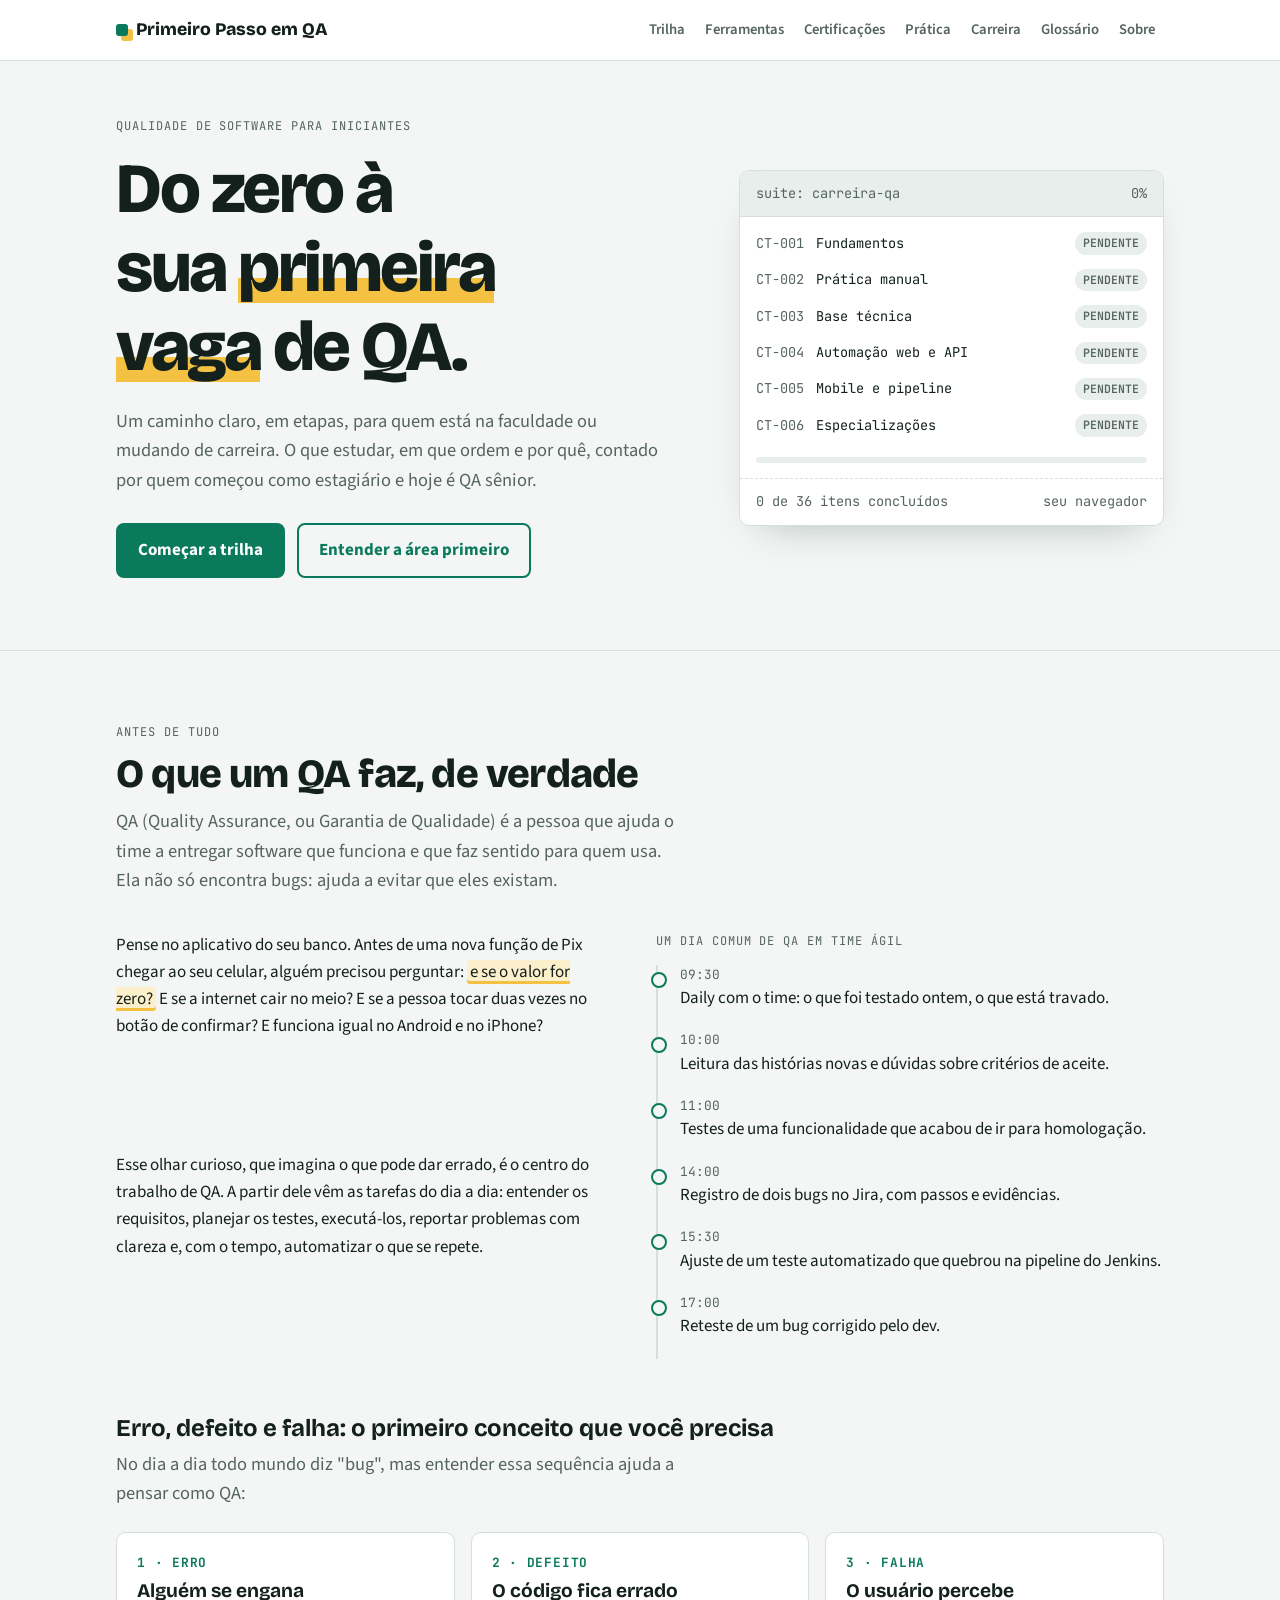
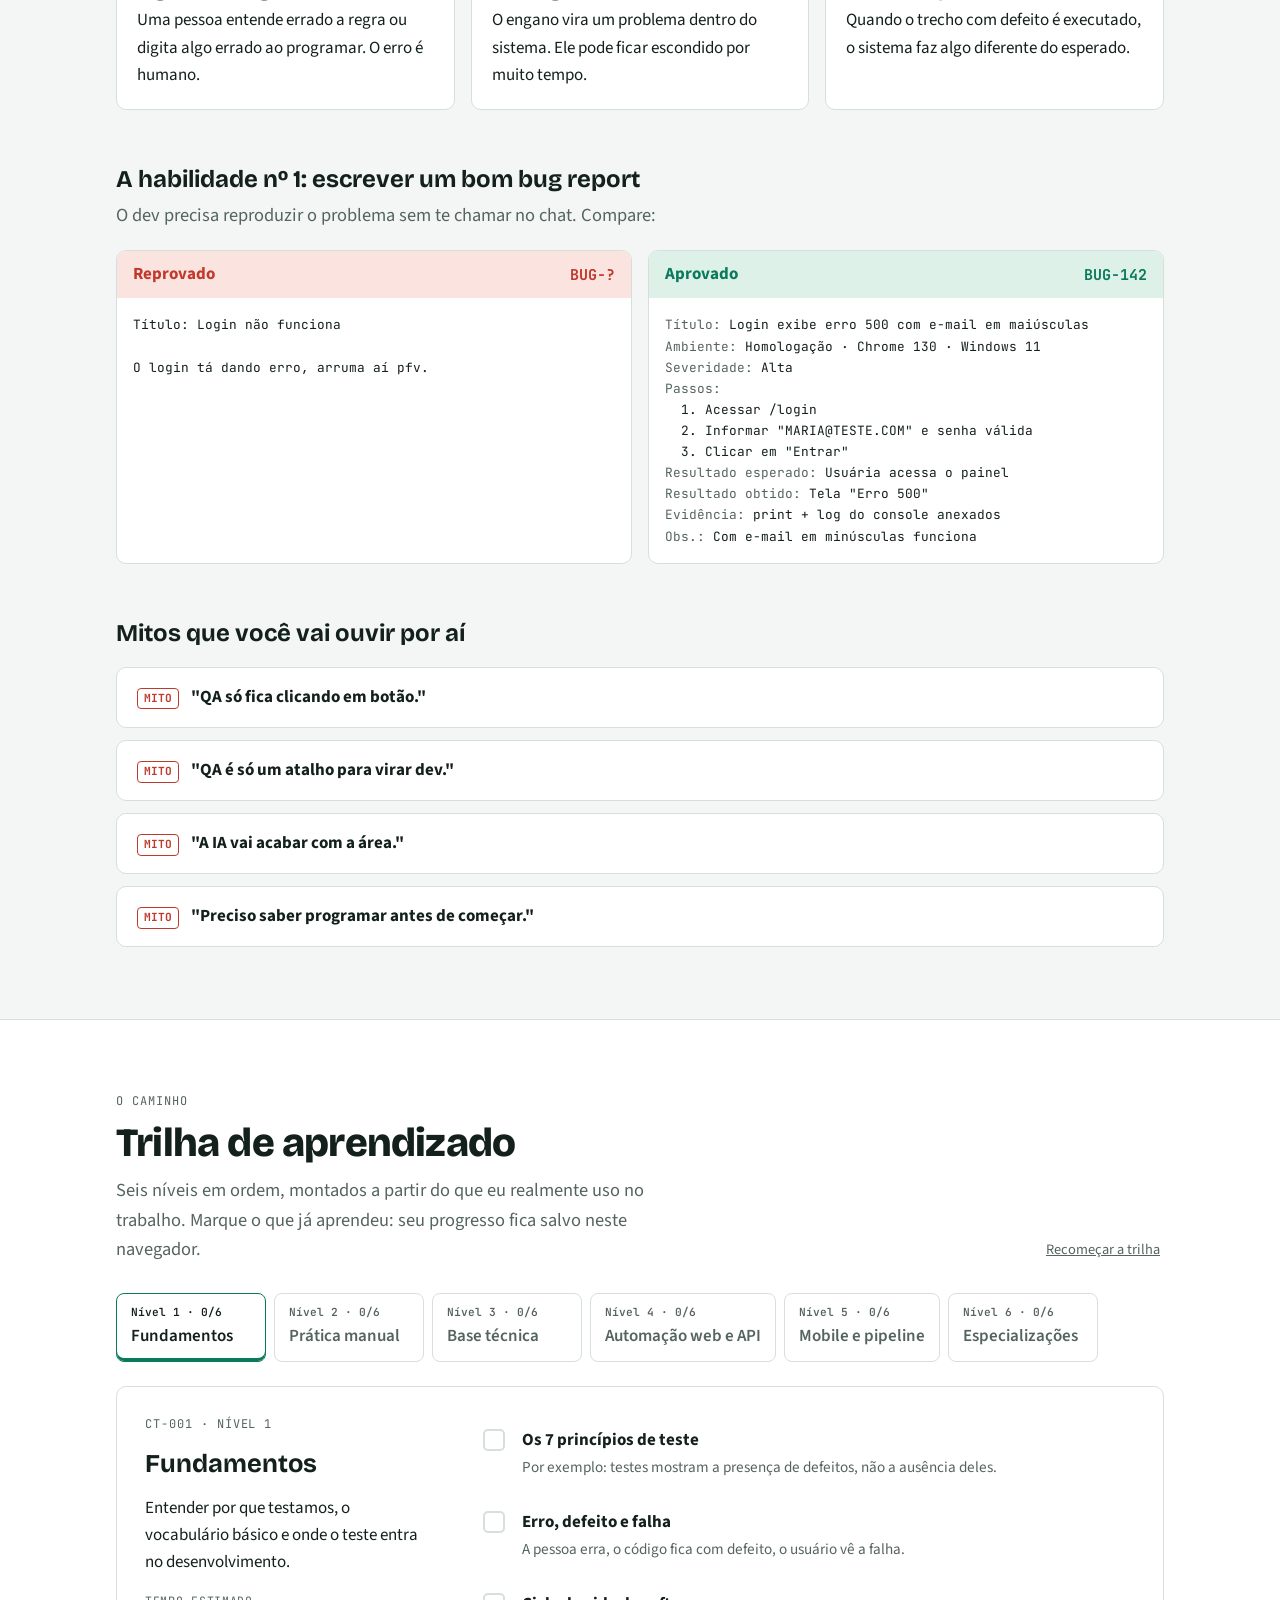
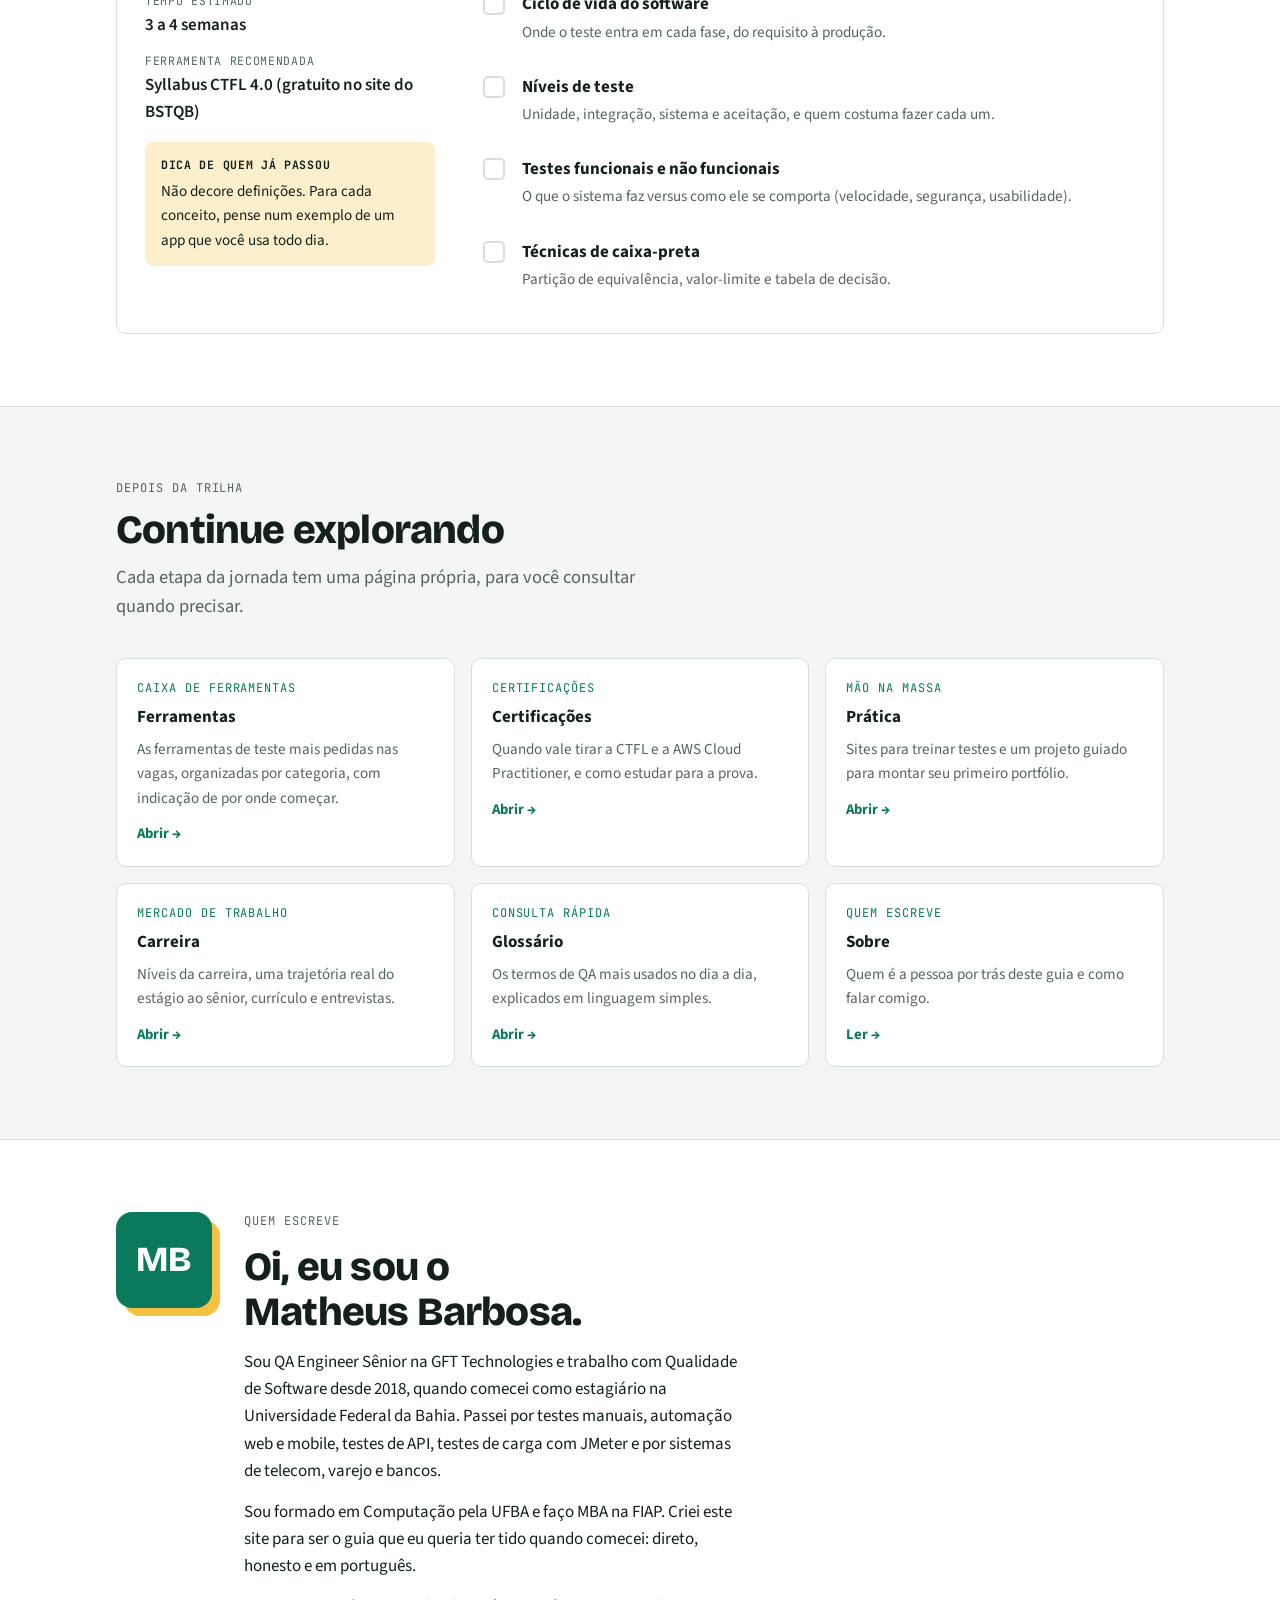
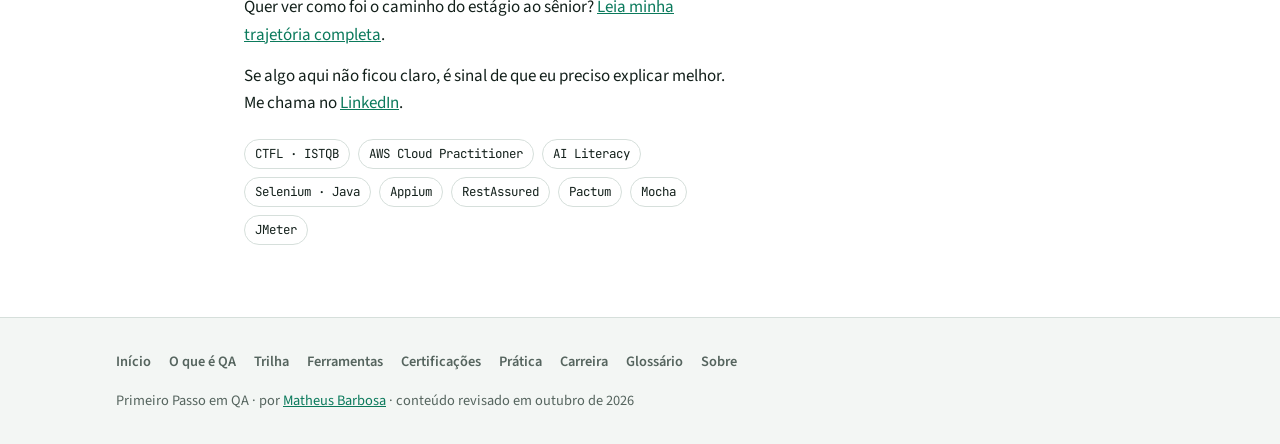
==== commit 57ebc7cb: "Divide o site em páginas Início com O que é QA, Trilha e Sobre; Ferramentas, Certificações, Prática," ====
--- a/index.html
+++ b/index.html
@@ -4,278 +4,31 @@
 <meta charset="utf-8">
 <meta name="viewport" content="width=device-width, initial-scale=1, viewport-fit=cover">
 <title>Primeiro Passo em QA</title>
-<meta name="description" content="Guia descomplicado para quem quer entrar na área de Qualidade de Software.">
+<meta name="description" content="Do zero à sua primeira vaga de QA: trilha de estudos, ferramentas, certificações, portfólio e carreira, por Matheus Barbosa.">
 <meta property="og:type" content="website">
 <meta property="og:title" content="Primeiro Passo em QA">
 <meta property="og:description" content="Do zero à sua primeira vaga de QA: trilha de estudos, ferramentas, certificações, portfólio e carreira, por Matheus Barbosa.">
 <meta property="og:locale" content="pt_BR">
 <meta name="author" content="Matheus Barbosa">
 <meta name="theme-color" content="#0B7A5C">
-<link rel="icon" href="favicon.svg" type="image/svg+xml">
+<link rel="icon" href="/favicon.svg" type="image/svg+xml">
 <link rel="preconnect" href="https://fonts.googleapis.com">
 <link rel="preconnect" href="https://fonts.gstatic.com" crossorigin>
 <link rel="stylesheet" href="https://fonts.googleapis.com/css2?family=Bricolage+Grotesque:opsz,wght@12..96,500;12..96,700;12..96,800&family=Source+Sans+3:ital,wght@0,400;0,600;0,700;1,400&family=JetBrains+Mono:wght@400;600&display=swap">
-<style>
-/* Layout: test-run metaphor — each level of the trail is a test suite; progress is "passed" cases. Single column, max 1080px, sticky nav. */
-:root{
-  --bg:#F3F6F4; --surface:#FFFFFF; --sunk:#E8EEEB;
-  --ink:#13201B; --muted:#55645E; --line:#D6DFDB;
-  --accent:#0B7A5C; --accent-ink:#FFFFFF; --accent-soft:#DDF1E9;
-  --mark:#F5C142; --mark-soft:#FCF0CC; --fail:#C0392B; --fail-soft:#FBE3E0;
-  --display:"Bricolage Grotesque", "Segoe UI", system-ui, sans-serif;
-  --body:"Source Sans 3", "Segoe UI", system-ui, sans-serif;
-  --mono:"JetBrains Mono", ui-monospace, "SFMono-Regular", Consolas, monospace;
-  --r:10px;
-}
-@media (prefers-color-scheme: dark){:root:not([data-theme="light"]){
-  --bg:#0E1412; --surface:#16201C; --sunk:#1C2723;
-  --ink:#E4ECE8; --muted:#97A7A0; --line:#29362F;
-  --accent:#3CC79A; --accent-ink:#06120E; --accent-soft:#163A2D;
-  --mark:#E3B034; --mark-soft:#3A3115; --fail:#F0786A; --fail-soft:#3B1E1A;
-  color-scheme:dark}}
-:root[data-theme="dark"]{
-  --bg:#0E1412; --surface:#16201C; --sunk:#1C2723;
-  --ink:#E4ECE8; --muted:#97A7A0; --line:#29362F;
-  --accent:#3CC79A; --accent-ink:#06120E; --accent-soft:#163A2D;
-  --mark:#E3B034; --mark-soft:#3A3115; --fail:#F0786A; --fail-soft:#3B1E1A;
-  color-scheme:dark}
-
-*{box-sizing:border-box}
-body{margin:0}
-img{max-width:100%}
-[hidden]{display:none!important}
-html{scroll-behavior:smooth}
-@media (prefers-reduced-motion:reduce){html{scroll-behavior:auto}*{transition:none!important;animation:none!important}}
-body{background:var(--bg);color:var(--ink);font-family:var(--body);font-size:17px;line-height:1.6}
-body::before{content:"";position:fixed;inset:0 0 auto;height:env(safe-area-inset-top,0px);z-index:10;background:var(--surface)}
-a{color:var(--accent)}
-:focus-visible{outline:3px solid var(--mark);outline-offset:2px;border-radius:4px}
-[id]{scroll-margin-top:80px}
-.wrap{max-width:1080px;margin:0 auto;padding-left:max(16px,env(safe-area-inset-left,0px));padding-right:max(16px,env(safe-area-inset-right,0px))}
-h1,h2,h3{font-family:var(--display);line-height:1.12;text-wrap:balance;margin:0}
-h2{font-size:clamp(1.8rem,4vw,2.5rem);font-weight:800;letter-spacing:-.02em}
-h3{font-size:1.2rem;font-weight:700}
-.h3big{font-size:1.5rem}
-p{margin:0}
-.eyebrow{font-family:var(--mono);font-size:.75rem;letter-spacing:.08em;text-transform:uppercase;color:var(--muted)}
-.lead{font-size:1.15rem;color:var(--muted);max-width:62ch}
-.muted{color:var(--muted)}
-mark{background:var(--mark-soft);color:inherit;padding:0 .2em;border-radius:3px;box-shadow:inset 0 -.18em 0 var(--mark)}
-code,.mono{font-family:var(--mono);font-size:.88em}
-.block{margin-top:56px;display:grid;gap:8px}
-
-/* Nav */
-header.top{position:sticky;top:env(safe-area-inset-top,0px);z-index:20;background:var(--surface);border-bottom:1px solid var(--line)}
-header.top .wrap{display:flex;align-items:center;gap:16px;min-height:60px;flex-wrap:wrap;padding-block:8px}
-.brand{font-family:var(--display);font-weight:800;font-size:1.1rem;text-decoration:none;color:var(--ink);display:flex;align-items:center;gap:8px;margin-right:auto}
-.brand .dot{width:12px;height:12px;border-radius:3px;background:var(--accent);box-shadow:5px 5px 0 var(--mark)}
-nav.links{display:flex;gap:2px;flex-wrap:wrap}
-nav.links a{text-decoration:none;color:var(--muted);font-weight:600;font-size:.92rem;padding:6px 9px;border-radius:6px;white-space:nowrap}
-nav.links a:hover{color:var(--ink);background:var(--sunk)}
-
-section{padding-block:72px;border-bottom:1px solid var(--line)}
-section.alt{background:var(--surface)}
-.sec-head{display:grid;gap:10px;margin-bottom:36px}
-
-/* Hero */
-.hero{padding-block:56px 72px}
-.hero-grid{display:grid;grid-template-columns:1.15fr .85fr;gap:48px;align-items:center}
-.hero-grid > *{min-width:0}
-.hero h1{font-size:clamp(2.4rem,6.4vw,4.4rem);font-weight:800;letter-spacing:-.035em;margin:14px 0 20px}
-.hero h1 em{font-style:normal;background:linear-gradient(transparent 62%,var(--mark) 62% 92%,transparent 92%)}
-.cta{display:flex;gap:12px;flex-wrap:wrap;margin-top:28px}
-.btn{display:inline-flex;align-items:center;gap:8px;font:inherit;font-weight:700;text-decoration:none;padding:12px 20px;border-radius:8px;border:2px solid var(--accent);background:var(--accent);color:var(--accent-ink);cursor:pointer}
-.btn.ghost{background:transparent;color:var(--accent)}
-.btn:hover{filter:brightness(1.08)}
-.run{background:var(--surface);border:1px solid var(--line);border-radius:var(--r);font-family:var(--mono);font-size:.85rem;overflow:hidden;box-shadow:0 18px 40px -24px rgba(10,40,30,.35)}
-.run-head{display:flex;justify-content:space-between;gap:8px;padding:12px 16px;background:var(--sunk);border-bottom:1px solid var(--line);color:var(--muted)}
-.run ol{list-style:none;margin:0;padding:8px 0}
-.run li{display:grid;grid-template-columns:auto 1fr auto;gap:12px;align-items:center;padding:7px 16px}
-.run .id{color:var(--muted)}
-.st{font-size:.72rem;font-weight:600;padding:2px 8px;border-radius:99px;white-space:nowrap}
-.st.pass{background:var(--accent-soft);color:var(--accent)}
-.st.prog{background:var(--mark-soft);color:var(--ink)}
-.st.todo{background:var(--sunk);color:var(--muted)}
-.run-foot{padding:12px 16px;border-top:1px dashed var(--line);color:var(--muted);display:flex;justify-content:space-between;gap:8px}
-.bar{height:6px;background:var(--sunk);border-radius:99px;overflow:hidden;margin-top:6px}
-.bar i{display:block;height:100%;background:var(--accent);width:0;transition:width .4s ease}
-
-/* About QA */
-.split{display:grid;grid-template-columns:1fr 1fr;gap:32px}
-.split > *{min-width:0}
-.prose{display:grid;gap:14px;max-width:62ch}
-.trio{display:grid;grid-template-columns:repeat(3,1fr);gap:16px;margin-top:16px}
-.trio > *{min-width:0}
-.term{background:var(--surface);border:1px solid var(--line);border-radius:var(--r);padding:20px;display:grid;gap:6px;align-content:start}
-.term b{font-family:var(--mono);font-size:.8rem;color:var(--accent);letter-spacing:.06em}
-.arrow-row{position:relative}
-.day{list-style:none;margin:0;padding:0;display:grid;border-left:2px solid var(--line)}
-.day li{position:relative;padding:0 0 18px 22px}
-.day li::before{content:"";position:absolute;left:-7px;top:7px;width:12px;height:12px;border-radius:50%;background:var(--bg);border:2px solid var(--accent)}
-.day time{font-family:var(--mono);font-size:.8rem;color:var(--muted);display:block}
-
-.compare{display:grid;grid-template-columns:1fr 1fr;gap:16px;margin-top:12px}
-.compare > *{min-width:0}
-.report{border-radius:var(--r);border:1px solid var(--line);background:var(--surface);overflow:hidden}
-.report header{padding:10px 16px;font-weight:700;display:flex;justify-content:space-between;align-items:center;gap:8px}
-.report.bad header{background:var(--fail-soft);color:var(--fail)}
-.report.good header{background:var(--accent-soft);color:var(--accent)}
-.report pre{margin:0;padding:16px;font-family:var(--mono);font-size:.8rem;line-height:1.65;white-space:pre-wrap;word-break:break-word}
-.report .k{color:var(--muted)}
-
-.myths{display:grid;gap:12px;margin-top:12px}
-details.myth{background:var(--surface);border:1px solid var(--line);border-radius:var(--r)}
-details.myth summary{cursor:pointer;padding:16px 20px;font-weight:700;list-style:none;display:flex;gap:12px;align-items:baseline}
-details.myth summary::-webkit-details-marker{display:none}
-details.myth summary::before{content:"MITO";font-family:var(--mono);font-size:.7rem;color:var(--fail);border:1px solid var(--fail);padding:1px 6px;border-radius:4px;flex:none}
-details.myth[open] summary::before{content:"FATO";color:var(--accent);border-color:var(--accent)}
-details.myth p{padding:0 20px 18px 20px;color:var(--muted)}
-
-/* Trail */
-.trail-top{display:flex;justify-content:space-between;align-items:end;gap:16px;flex-wrap:wrap}
-.reset-zone{display:flex;gap:8px;align-items:center;flex-wrap:wrap;font-size:.9rem;color:var(--muted)}
-.linkbtn{font:inherit;background:none;border:0;color:var(--muted);text-decoration:underline;cursor:pointer;padding:4px}
-.linkbtn.danger{color:var(--fail);font-weight:700}
-.tabs{display:flex;gap:8px;overflow-x:auto;padding-bottom:4px;margin:28px 0 20px}
-.tab{flex:none;font:inherit;font-weight:600;background:var(--surface);border:1px solid var(--line);color:var(--muted);border-radius:8px;padding:10px 14px;cursor:pointer;display:grid;gap:2px;text-align:left;min-width:150px}
-.tab small{font-family:var(--mono);font-size:.7rem}
-.tab[aria-selected="true"]{border-color:var(--accent);color:var(--ink);box-shadow:inset 0 -3px 0 var(--accent)}
-.tab .done-pip{color:var(--accent)}
-.level{display:grid;grid-template-columns:290px 1fr;gap:32px;background:var(--surface);border:1px solid var(--line);border-radius:var(--r);padding:28px}
-.level > *{min-width:0}
-.meta{display:grid;gap:16px;align-content:start}
-.meta dl{margin:0;display:grid;gap:12px}
-.meta dt{font-family:var(--mono);font-size:.72rem;letter-spacing:.06em;text-transform:uppercase;color:var(--muted)}
-.meta dd{margin:2px 0 0;font-weight:600}
-.checks{list-style:none;margin:0;padding:0;display:grid;gap:4px}
-.checks li label{display:grid;grid-template-columns:auto 1fr;gap:14px;padding:12px;border-radius:8px;cursor:pointer}
-.checks li label:hover{background:var(--sunk)}
-.checks input{appearance:none;width:22px;height:22px;border:2px solid var(--line);border-radius:5px;margin-top:2px;display:grid;place-content:center;cursor:pointer;background:var(--surface)}
-.checks input::after{content:"";width:6px;height:11px;border:solid var(--accent-ink);border-width:0 3px 3px 0;transform:rotate(45deg) translate(-1px,-1px);opacity:0}
-.checks input:checked{background:var(--accent);border-color:var(--accent)}
-.checks input:checked::after{opacity:1}
-.checks strong{display:block}
-.checks span{color:var(--muted);font-size:.95rem}
-.checks input:checked + div strong{text-decoration:line-through;text-decoration-color:var(--accent);text-decoration-thickness:2px}
-.tip{background:var(--mark-soft);border-radius:8px;padding:14px 16px;font-size:.95rem}
-.tip b{font-family:var(--mono);font-size:.72rem;letter-spacing:.06em;display:block;margin-bottom:4px}
-
-/* Tools */
-.legend{display:flex;gap:16px;flex-wrap:wrap;font-size:.9rem;color:var(--muted);margin-bottom:20px}
-.tools{display:grid;grid-template-columns:repeat(2,1fr);gap:16px}
-.tools > *{min-width:0}
-.tgroup{background:var(--bg);border:1px solid var(--line);border-radius:var(--r);padding:20px;display:grid;gap:12px;align-content:start}
-.tgroup h3{font-size:1.05rem}
-.tgroup > p{color:var(--muted);font-size:.95rem}
-.chips{display:flex;flex-wrap:wrap;gap:8px}
-.chip{font-family:var(--mono);font-size:.8rem;padding:5px 10px;border-radius:6px;border:1px solid var(--line);background:var(--surface);display:inline-flex;gap:6px;align-items:center}
-.chip.start{border-color:var(--accent);background:var(--accent-soft);color:var(--ink)}
-.chip.start::before{content:"";width:7px;height:7px;border-radius:50%;background:var(--accent)}
-.chip.daily{box-shadow:inset 0 -2px 0 var(--mark)}
-
-/* Certs */
-.certs{display:grid;grid-template-columns:repeat(2,1fr);gap:16px}
-.certs > *{min-width:0}
-.cert{background:var(--surface);border:1px solid var(--line);border-radius:var(--r);padding:24px;display:grid;gap:12px;align-content:start}
-.cert.main{border-color:var(--accent);border-width:2px}
-.facts{display:grid;grid-template-columns:repeat(3,1fr);gap:8px;margin:4px 0}
-.facts div{background:var(--sunk);border-radius:8px;padding:10px;text-align:center}
-.facts b{display:block;font-family:var(--display);font-size:1.5rem;font-variant-numeric:tabular-nums}
-.facts span{font-size:.78rem;color:var(--muted)}
-.verdict{display:grid;gap:6px;font-size:.95rem}
-.verdict p{display:grid;grid-template-columns:auto 1fr;gap:8px}
-.verdict .y{color:var(--accent);font-weight:700}
-.verdict .n{color:var(--fail);font-weight:700}
-
-/* Practice */
-.sites{display:grid;grid-template-columns:repeat(3,1fr);gap:12px;margin-top:12px}
-.sites > *{min-width:0}
-.site{background:var(--surface);border:1px solid var(--line);border-radius:var(--r);padding:16px;display:grid;gap:6px;text-decoration:none;color:var(--ink);align-content:start}
-.site:hover{border-color:var(--accent)}
-.site .eyebrow{color:var(--accent)}
-.site span{color:var(--muted);font-size:.92rem}
-.steps{list-style:none;margin:12px 0 0;padding:0;display:grid;gap:12px;counter-reset:s}
-.steps li{counter-increment:s;display:grid;grid-template-columns:44px 1fr;gap:16px;background:var(--surface);border:1px solid var(--line);border-radius:var(--r);padding:16px}
-.steps li::before{content:counter(s,decimal-leading-zero);font-family:var(--mono);font-weight:600;color:var(--accent);font-size:1.1rem}
-.steps li div{min-width:0}
-.steps strong{display:block;margin-bottom:2px}
-.steps span{color:var(--muted)}
-.repo{margin-top:12px;background:var(--surface);border:1px solid var(--line);border-radius:var(--r);overflow-x:auto}
-.repo pre{margin:0;padding:16px 20px;font-family:var(--mono);font-size:.82rem;line-height:1.7}
-
-/* Career */
-.ladder{display:grid;grid-template-columns:repeat(5,1fr);gap:8px;align-items:end;margin-top:12px}
-.ladder > *{min-width:0}
-.rung{background:var(--surface);border:1px solid var(--line);border-radius:var(--r);padding:14px;display:grid;gap:4px}
-.rung:nth-child(1){min-height:150px}.rung:nth-child(2){min-height:180px}.rung:nth-child(3){min-height:210px}.rung:nth-child(4){min-height:240px}.rung:nth-child(5){min-height:270px}
-.rung b{font-family:var(--display);font-size:1.05rem}
-.rung span{font-size:.88rem;color:var(--muted)}
-.journey{list-style:none;margin:12px 0 0;padding:0;display:grid;gap:0}
-.journey li{display:grid;grid-template-columns:110px 1fr;gap:20px;padding:16px 0;border-top:1px solid var(--line)}
-.journey li div{min-width:0}
-.journey time{font-family:var(--mono);font-size:.82rem;color:var(--muted);padding-top:3px}
-.journey strong{display:block}
-.journey span{color:var(--muted)}
-.journey .lesson{display:block;margin-top:6px;font-size:.95rem;color:var(--ink)}
-.journey .lesson::before{content:"Lição: ";font-weight:700;color:var(--accent)}
-.qa-list{display:grid;gap:12px;margin-top:12px}
-.qa-list details{background:var(--surface);border:1px solid var(--line);border-radius:var(--r)}
-.qa-list summary{cursor:pointer;padding:16px 20px;font-weight:700}
-.qa-list details p{padding:0 20px 18px;color:var(--muted)}
-.two{display:grid;grid-template-columns:1fr 1fr;gap:16px;margin-top:12px}
-.two > *{min-width:0}
-.box{background:var(--surface);border:1px solid var(--line);border-radius:var(--r);padding:20px;display:grid;gap:10px;align-content:start}
-.box ul{margin:0;padding-left:20px;display:grid;gap:6px}
-
-/* Glossary */
-.search{display:flex;gap:12px;align-items:center;flex-wrap:wrap;margin-bottom:24px}
-.search input{flex:1 1 280px;font:inherit;padding:12px 16px;border:2px solid var(--line);border-radius:8px;background:var(--surface);color:var(--ink);min-width:0}
-.search input:focus{border-color:var(--accent);outline:none}
-.count{font-family:var(--mono);font-size:.85rem;color:var(--muted)}
-.gloss{display:grid;grid-template-columns:repeat(2,1fr);gap:0 32px;margin:0}
-.gloss div{padding:16px 0;border-top:1px solid var(--line);min-width:0}
-.gloss dt{font-weight:700;font-family:var(--display);font-size:1.08rem}
-.gloss dt small{font-family:var(--mono);font-weight:400;font-size:.72rem;color:var(--muted);margin-left:8px}
-.gloss dd{margin:4px 0 0;color:var(--muted)}
-.empty{color:var(--muted);padding:24px 0}
-
-/* About */
-.about{display:grid;grid-template-columns:auto 1fr;gap:32px;align-items:start}
-.about > *{min-width:0}
-.avatar{width:96px;height:96px;border-radius:16px;background:var(--accent);color:var(--accent-ink);display:grid;place-content:center;font-family:var(--display);font-weight:800;font-size:2.2rem;box-shadow:8px 8px 0 var(--mark)}
-.badges{display:flex;flex-wrap:wrap;gap:8px;margin-top:8px}
-.badge{font-family:var(--mono);font-size:.78rem;border:1px solid var(--line);background:var(--surface);padding:4px 10px;border-radius:99px}
-footer{padding-block:32px;color:var(--muted);font-size:.9rem}
-
-@media (max-width:860px){
-  .hero-grid,.split,.compare,.level,.tools,.certs,.two{grid-template-columns:1fr}
-  .trio,.sites{grid-template-columns:1fr}
-  .gloss{grid-template-columns:1fr}
-  .ladder{grid-template-columns:1fr}
-  .rung{min-height:0!important}
-  .level{padding:20px}
-  section{padding-block:56px}
-}
-@media (max-width:620px){
-  nav.links{width:100%;overflow-x:auto;flex-wrap:nowrap}
-  .about{grid-template-columns:1fr}
-  .journey li{grid-template-columns:1fr;gap:4px}
-}
-</style>
+<link rel="stylesheet" href="/styles.css">
 </head>
 <body>
 <header class="top">
   <div class="wrap">
-    <a class="brand" href="#inicio"><span class="dot"></span>Primeiro Passo em QA</a>
-    <nav class="links" aria-label="Seções">
-      <a href="#o-que-e">O que é QA</a>
-      <a href="#trilha">Trilha</a>
-      <a href="#ferramentas">Ferramentas</a>
-      <a href="#certificacoes">Certificações</a>
-      <a href="#pratica">Prática</a>
-      <a href="#carreira">Carreira</a>
-      <a href="#glossario">Glossário</a>
-      <a href="#sobre">Sobre</a>
+    <a class="brand" href="/"><span class="dot"></span>Primeiro Passo em QA</a>
+    <nav class="links" aria-label="Páginas">
+      <a href="/#trilha">Trilha</a>
+      <a href="/ferramentas">Ferramentas</a>
+      <a href="/certificacoes">Certificações</a>
+      <a href="/pratica">Prática</a>
+      <a href="/carreira">Carreira</a>
+      <a href="/glossario">Glossário</a>
+      <a href="/#sobre">Sobre</a>
     </nav>
   </div>
 </header>
@@ -392,191 +145,21 @@
   </div>
 </section>
 
-<section id="ferramentas">
+<section id="explorar">
   <div class="wrap">
     <div class="sec-head">
-      <p class="eyebrow">Caixa de ferramentas</p>
-      <h2>As ferramentas que passaram pela minha mão</h2>
-      <p class="lead">Ninguém precisa saber todas. Elas estão aqui para você reconhecer os nomes nas vagas e saber por qual começar.</p>
-    </div>
-    <div class="legend">
-      <span class="chip start">Comece por aqui</span>
-      <span class="chip daily">Uso no trabalho atual</span>
-    </div>
-    <div class="tools" id="tools"></div>
-  </div>
-</section>
-
-<section id="certificacoes" class="alt">
-  <div class="wrap">
-    <div class="sec-head">
-      <p class="eyebrow">Certificações</p>
-      <h2>Vale a pena tirar certificação?</h2>
-      <p class="lead">Certificação abre portas em processos seletivos e organiza o estudo. Mas ela não substitui prática: um projeto no GitHub mostra mais do que um certificado sozinho.</p>
-    </div>
-    <div class="certs">
-      <article class="cert main">
-        <p class="eyebrow">A mais pedida em vagas de QA</p>
-        <h3 class="h3big">CTFL · Certified Tester Foundation Level</h3>
-        <p>Certificação internacional do ISTQB, aplicada no Brasil pelo BSTQB. Cobre os fundamentos que estão no Nível 1 e parte do Nível 2 desta trilha. A versão atual do programa é a 4.0.</p>
-        <div class="facts">
-          <div><b>40</b><span>questões</span></div>
-          <div><b>60</b><span>minutos</span></div>
-          <div><b>26</b><span>acertos para passar</span></div>
-        </div>
-        <div class="verdict">
-          <p><span class="y">Vale</span><span>se você quer entrar na área e organizar a teoria, ou se as vagas que você mira pedem a certificação.</span></p>
-          <p><span class="n">Espere</span><span>se ainda não sabe se quer seguir em QA. Comece pela trilha, e a prova pode vir depois.</span></p>
-        </div>
-        <div class="tip"><b>COMO EU ESTUDEI</b>Combinei um curso oferecido pela empresa onde eu trabalhava, um curso que comprei por conta própria e o syllabus oficial, que é gratuito. Mas o que fez diferença de verdade foram os simulados: fiz muitos, até acertar com folga. Eles ensinam o jeito como as questões são escritas, e isso pesa tanto quanto o conteúdo.</div>
-      </article>
-      <article class="cert">
-        <p class="eyebrow">Para quem quer entender a nuvem</p>
-        <h3 class="h3big">AWS Certified Cloud Practitioner</h3>
-        <p>Certificação de entrada da Amazon Web Services. Ensina como as aplicações rodam na nuvem, o que ajuda a entender ambientes, deploy e por que um teste falha só em homologação.</p>
-        <div class="verdict">
-          <p><span class="y">Vale</span><span>depois da CTFL, para se destacar entre júniores e conversar melhor com DevOps.</span></p>
-          <p><span class="n">Espere</span><span>se você ainda está nos fundamentos de teste. Não é prioridade para a primeira vaga.</span></p>
-        </div>
-        <div class="tip"><b>OUTROS CAMINHOS</b>Depois da CTFL, o ISTQB tem certificações de nível avançado, como a de Test Automation Engineering e a de Agile Tester. Pense nelas quando já tiver alguma experiência.</div>
-      </article>
-    </div>
-    <p class="muted" style="margin-top:16px;font-size:.92rem">Valores, datas de prova e locais mudam. Confira sempre no site oficial do <a href="https://bstqb.online/" target="_blank" rel="noopener">BSTQB</a> e do <a href="https://aws.amazon.com/certification/certified-cloud-practitioner/" target="_blank" rel="noopener">AWS Training</a>.</p>
-  </div>
-</section>
-
-<section id="pratica">
-  <div class="wrap">
-    <div class="sec-head">
-      <p class="eyebrow">Mão na massa</p>
-      <h2>Portfólio e prática</h2>
-      <p class="lead">Sem experiência, seu portfólio é a sua experiência. Estes sites foram feitos para treinar testes, então você pode testar à vontade.</p>
-    </div>
-
-    <div class="block" style="margin-top:0">
-      <h3 class="h3big">Onde praticar</h3>
-      <div class="sites">
-        <a class="site" href="https://www.saucedemo.com/" target="_blank" rel="noopener"><p class="eyebrow">Web</p><strong>Sauce Demo</strong><span>Loja fictícia com login, carrinho e checkout. Ótima para casos de teste e primeira automação.</span></a>
-        <a class="site" href="https://the-internet.herokuapp.com/" target="_blank" rel="noopener"><p class="eyebrow">Web</p><strong>The Internet</strong><span>Dezenas de páginas com situações difíceis de automatizar: alertas, iframes, upload, tabelas.</span></a>
-        <a class="site" href="https://automationexercise.com/" target="_blank" rel="noopener"><p class="eyebrow">Web e API</p><strong>Automation Exercise</strong><span>E-commerce completo, com lista de cenários sugeridos e APIs para praticar.</span></a>
-        <a class="site" href="https://serverest.dev/" target="_blank" rel="noopener"><p class="eyebrow">API</p><strong>ServeRest</strong><span>API REST criada pela comunidade brasileira, com documentação em português.</span></a>
-        <a class="site" href="https://restful-booker.herokuapp.com/" target="_blank" rel="noopener"><p class="eyebrow">API</p><strong>Restful Booker</strong><span>API de reservas com bugs de propósito, ideal para treinar o Postman e o RestAssured.</span></a>
-        <a class="site" href="https://github.com/saucelabs/my-demo-app-android" target="_blank" rel="noopener"><p class="eyebrow">Mobile</p><strong>My Demo App</strong><span>App de exemplo da Sauce Labs para Android e iOS, para dar os primeiros passos com Appium.</span></a>
-      </div>
-    </div>
-
-    <div class="block">
-      <h3 class="h3big">Projeto guiado: seu primeiro portfólio</h3>
-      <p class="lead">Um único projeto bem feito, do manual à automação, conta mais do que dez tutoriais pela metade.</p>
-      <ol class="steps">
-        <li><div><strong>Escolha um sistema e escreva o plano de teste</strong><span>Use o Sauce Demo. Defina o que será testado (login, carrinho, checkout), o que fica de fora e quais riscos você enxerga.</span></div></li>
-        <li><div><strong>Escreva 15 a 20 casos de teste em Gherkin</strong><span>Inclua caminhos felizes e negativos: senha errada, carrinho vazio, campos obrigatórios em branco.</span></div></li>
-        <li><div><strong>Execute e reporte os bugs que encontrar</strong><span>O site tem usuários com problemas propositais. Escreva os bug reports no modelo "Aprovado" da seção O que é QA.</span></div></li>
-        <li><div><strong>Automatize os cenários principais</strong><span>Com Selenium e Java, usando Page Objects e Cucumber para ligar os cenários Gherkin ao código.</span></div></li>
-        <li><div><strong>Adicione testes de API</strong><span>Crie uma coleção no Postman para o ServeRest e, depois, automatize os mesmos testes com RestAssured.</span></div></li>
-        <li><div><strong>Rode tudo numa pipeline e capriche no README</strong><span>Configure o GitHub Actions para rodar os testes a cada push e explique no README como executar o projeto.</span></div></li>
-      </ol>
-      <p class="eyebrow" style="margin-top:20px">Estrutura sugerida do repositório</p>
-      <div class="repo"><pre>qa-portfolio-saucedemo/
-├── README.md               ← o que é, como rodar, prints dos resultados
-├── docs/
-│   ├── plano-de-teste.md
-│   ├── casos-de-teste.feature
-│   └── bugs-encontrados.md
-├── src/test/java/
-│   ├── pages/              ← Page Objects (LoginPage, CartPage…)
-│   ├── steps/              ← steps do Cucumber
-│   └── api/                ← testes RestAssured
-└── .github/workflows/tests.yml</pre></div>
-    </div>
-  </div>
-</section>
-
-<section id="carreira" class="alt">
-  <div class="wrap">
-    <div class="sec-head">
-      <p class="eyebrow">Mercado de trabalho</p>
-      <h2>Mercado e carreira</h2>
-      <p class="lead">Como a carreira costuma ser organizada, como uma trajetória real acontece na prática e como se preparar para a primeira entrevista.</p>
-    </div>
-
-    <div class="block" style="margin-top:0">
-      <h3 class="h3big">Os degraus mais comuns</h3>
-      <p class="muted">Os nomes mudam de empresa para empresa. QA Analyst, QA Engineer e SDET podem aparecer em qualquer nível.</p>
-      <div class="ladder">
-        <div class="rung"><p class="eyebrow">01</p><b>Estágio</b><span>Executa testes guiados e aprende o processo do time.</span></div>
-        <div class="rung"><p class="eyebrow">02</p><b>Júnior</b><span>Escreve e executa casos de teste e reporta bugs com autonomia crescente.</span></div>
-        <div class="rung"><p class="eyebrow">03</p><b>Pleno</b><span>Define estratégias de teste e automatiza com independência.</span></div>
-        <div class="rung"><p class="eyebrow">04</p><b>Sênior</b><span>Cria frameworks, melhora processos e orienta pessoas.</span></div>
-        <div class="rung"><p class="eyebrow">05</p><b>Lead ou especialista</b><span>Lidera a qualidade de vários times ou vira referência técnica.</span></div>
-      </div>
-    </div>
-
-    <div class="block">
-      <h3 class="h3big">Uma trajetória real: do estágio ao sênior</h3>
-      <p class="lead">Os degraus acima, na prática. Este foi o meu caminho, com o que cada etapa me ensinou.</p>
-      <ol class="journey">
-        <li><time>2018–2020</time><div><strong>Estagiário de Qualidade de Software · STI da UFBA</strong><span>Documentação de testes, testes manuais, consultas no PostgreSQL e primeira automação com Selenium e Java.</span><span class="lesson">o estágio na própria universidade foi a porta de entrada mais acessível.</span></div></li>
-        <li><time>2021</time><div><strong>Técnico de Qualidade de Sistemas · EISA</strong><span>Automação com Ruby, Cucumber e Selenium em sistemas de telecom de missão crítica, análise de logs em servidores Linux, testes de API com Postman e SoapUI.</span><span class="lesson">sistemas críticos ensinam a dar valor a evidência e a log.</span></div></li>
-        <li><time>2021–2022</time><div><strong>QA Analyst Júnior · Juntos Somos Mais</strong><span>BDD, testes de API, testes mobile no BrowserStack e criação de um novo framework de automação com Cypress.</span><span class="lesson">propor melhoria de processo também é trabalho de QA.</span></div></li>
-        <li><time>2022–2024</time><div><strong>QA Engineer Pleno · Sysmap Solutions</strong><span>Automação mobile iOS e Android com Appium e Java no projeto dos apps do Itaú, mais automação web com Selenium e GitFlow.</span><span class="lesson">automação mobile é um nicho com muita demanda.</span></div></li>
-        <li><time>2024–hoje</time><div><strong>QA Engineer Sênior · GFT Technologies</strong><span>Estratégias de teste de front-end e back-end, gestão de casos no Jira e Zephyr, cenários em Gherkin, automação de API com Mocha e Pactum, testes de API no Bruno, pipelines no Jenkins com Bitbucket, dados no DynamoDB e testes de carga com JMeter.</span><span class="lesson">quanto mais ferramentas você conhece, mais rápido aprende a próxima.</span></div></li>
-      </ol>
-    </div>
-
-    <div class="block">
-      <h3 class="h3big">Currículo e LinkedIn sem experiência</h3>
-      <div class="two">
-        <div class="box">
-          <h3>Faça</h3>
-          <ul>
-            <li>Uma seção "Projetos" com o link do portfólio no GitHub.</li>
-            <li>Verbos de ação: "automatizei 20 cenários", "reportei 12 bugs".</li>
-            <li>As ferramentas que você realmente usou, com o contexto.</li>
-            <li>Título do LinkedIn claro, como "QA Júnior | Testes manuais e de API".</li>
-            <li>Inglês no currículo, mesmo intermediário. Ele abre muitas vagas.</li>
-          </ul>
-        </div>
-        <div class="box">
-          <h3>Evite</h3>
-          <ul>
-            <li>Listar 30 ferramentas que você só viu em vídeo.</li>
-            <li>Currículo com mais de duas páginas.</li>
-            <li>Objetivo genérico como "busco crescimento profissional".</li>
-            <li>Se candidatar só a vagas em que você cumpre 100% dos requisitos.</li>
-          </ul>
-        </div>
-      </div>
-      <p class="muted" style="margin-top:12px;font-size:.92rem">Faixas salariais mudam rápido e variam por região e modelo de contratação. Consulte dados atualizados no <a href="https://www.glassdoor.com.br/" target="_blank" rel="noopener">Glassdoor</a> e em pesquisas salariais da comunidade de tecnologia.</p>
-    </div>
-
-    <div class="block">
-      <h3 class="h3big">Perguntas comuns em entrevistas para júnior</h3>
-      <div class="qa-list">
-        <details><summary>Qual a diferença entre severidade e prioridade?</summary><p>Severidade é o impacto técnico do bug. Prioridade é a urgência de corrigir, definida pelo negócio. Dê um exemplo: um erro de digitação no logo da página inicial tem severidade baixa e prioridade alta.</p></details>
-        <details><summary>Como você testaria um campo de login?</summary><p>Mostre método, não só ideias soltas. Fale de caminho feliz, senha errada, campos vazios, limites de tamanho, maiúsculas e minúsculas, bloqueio após tentativas, segurança e acessibilidade.</p></details>
-        <details><summary>O que você faz quando o dev diz que "não é bug"?</summary><p>Volte ao critério de aceite e à evidência. Se a regra não estiver clara, leve a dúvida para o PO. O objetivo é o produto certo, não ganhar a discussão.</p></details>
-        <details><summary>O que é teste de regressão e quando automatizar?</summary><p>É testar de novo o que já funcionava depois de uma mudança. Vale automatizar o que é repetitivo, estável e importante para o negócio.</p></details>
-        <details><summary>Me mostra algo que você testou.</summary><p>Aqui o portfólio faz a diferença. Tenha o link do GitHub aberto e saiba explicar cada escolha que fez no projeto.</p></details>
-      </div>
-    </div>
-  </div>
-</section>
-
-<section id="glossario">
-  <div class="wrap">
-    <div class="sec-head">
-      <p class="eyebrow">Consulta rápida</p>
-      <h2>Glossário de QA</h2>
-      <p class="lead">Ouviu um termo na daily e não entendeu? Procure aqui.</p>
-    </div>
-    <div class="search">
-      <label for="q" class="eyebrow" style="flex-basis:100%">Buscar termo</label>
-      <input id="q" type="search" placeholder="Ex.: regressão, smoke, Appium" autocomplete="off">
-      <span class="count" id="gcount"></span>
-    </div>
-    <dl class="gloss" id="gloss"></dl>
-    <p class="empty" id="gempty" hidden>Nenhum termo encontrado. Tente uma palavra mais curta.</p>
+      <p class="eyebrow">Depois da trilha</p>
+      <h2>Continue explorando</h2>
+      <p class="lead">Cada etapa da jornada tem uma página própria, para você consultar quando precisar.</p>
+    </div>
+    <div class="explore">
+      <a class="card-link" href="/ferramentas"><p class="eyebrow">Caixa de ferramentas</p><strong>Ferramentas</strong><span>As ferramentas de teste mais pedidas nas vagas, organizadas por categoria, com indicação de por onde começar.</span><span class="go">Abrir →</span></a>
+      <a class="card-link" href="/certificacoes"><p class="eyebrow">Certificações</p><strong>Certificações</strong><span>Quando vale tirar a CTFL e a AWS Cloud Practitioner, e como estudar para a prova.</span><span class="go">Abrir →</span></a>
+      <a class="card-link" href="/pratica"><p class="eyebrow">Mão na massa</p><strong>Prática</strong><span>Sites para treinar testes e um projeto guiado para montar seu primeiro portfólio.</span><span class="go">Abrir →</span></a>
+      <a class="card-link" href="/carreira"><p class="eyebrow">Mercado de trabalho</p><strong>Carreira</strong><span>Níveis da carreira, uma trajetória real do estágio ao sênior, currículo e entrevistas.</span><span class="go">Abrir →</span></a>
+      <a class="card-link" href="/glossario"><p class="eyebrow">Consulta rápida</p><strong>Glossário</strong><span>Os termos de QA mais usados no dia a dia, explicados em linguagem simples.</span><span class="go">Abrir →</span></a>
+      <a class="card-link" href="#sobre"><p class="eyebrow">Quem escreve</p><strong>Sobre</strong><span>Quem é a pessoa por trás deste guia e como falar comigo.</span><span class="go">Ler →</span></a>
+    </div>
   </div>
 </section>
 
@@ -588,6 +171,7 @@
       <h2>Oi, eu sou o Matheus Barbosa.</h2>
       <p>Sou QA Engineer Sênior na GFT Technologies e trabalho com Qualidade de Software desde 2018, quando comecei como estagiário na Universidade Federal da Bahia. Passei por testes manuais, automação web e mobile, testes de API, testes de carga com JMeter e por sistemas de telecom, varejo e bancos.</p>
       <p>Sou formado em Computação pela UFBA e faço MBA na FIAP. Criei este site para ser o guia que eu queria ter tido quando comecei: direto, honesto e em português.</p>
+      <p>Quer ver como foi o caminho do estágio ao sênior? <a href="/carreira#trajetoria">Leia minha trajetória completa</a>.</p>
       <p>Se algo aqui não ficou claro, é sinal de que eu preciso explicar melhor. Me chama no <a href="https://www.linkedin.com/in/matheusbgs" target="_blank" rel="noopener">LinkedIn</a>.</p>
       <div class="badges">
         <span class="badge">CTFL · ISTQB</span>
@@ -606,10 +190,17 @@
 </main>
 
 <footer>
-  <div class="wrap">Primeiro Passo em QA · por Matheus Barbosa · conteúdo revisado em outubro de 2026</div>
+  <div class="wrap">
+    <nav class="foot-links" aria-label="Mapa do site">
+      <a href="/">Início</a><a href="/#o-que-e">O que é QA</a><a href="/#trilha">Trilha</a>
+      <a href="/ferramentas">Ferramentas</a><a href="/certificacoes">Certificações</a><a href="/pratica">Prática</a>
+      <a href="/carreira">Carreira</a><a href="/glossario">Glossário</a><a href="/#sobre">Sobre</a>
+    </nav>
+    <p>Primeiro Passo em QA · por <a href="https://www.linkedin.com/in/matheusbgs" target="_blank" rel="noopener">Matheus Barbosa</a> · conteúdo revisado em outubro de 2026</p>
+  </div>
 </footer>
-
 <script>
+(function(){var n=document.querySelector("nav.links"),a=n&&n.querySelector("[aria-current]");if(a&&n.scrollWidth>n.clientWidth){n.scrollLeft+=a.getBoundingClientRect().left-n.getBoundingClientRect().left-(n.clientWidth-a.offsetWidth)/2;}})();
 const LEVELS = [
   { id:"fundamentos", code:"CT-001", name:"Fundamentos", time:"3 a 4 semanas", tool:"Syllabus CTFL 4.0 (gratuito no site do BSTQB)",
     goal:"Entender por que testamos, o vocabulário básico e onde o teste entra no desenvolvimento.",
@@ -679,26 +270,6 @@
     ]},
 ];
 
-const TOOLS = [
-  { name:"Gestão de testes e bugs", desc:"Onde você organiza casos de teste, execuções e defeitos.",
-    items:[["Jira","start daily"],["Zephyr","daily"],["Qase",""],["Quality Center",""]] },
-  { name:"Testes de API", desc:"Para testar o back-end sem depender da tela.",
-    items:[["Postman","start"],["Bruno","daily"],["Pactum","daily"],["Insomnia",""],["SoapUI",""],["RestAssured",""]] },
-  { name:"Automação web", desc:"Simulam um usuário usando o navegador.",
-    items:[["Selenium · Java","start"],["Robot Framework",""],["Cypress",""],["TestCafe",""]] },
-  { name:"Automação mobile", desc:"Para apps Android e iOS.",
-    items:[["Appium",""],["BrowserStack",""]] },
-  { name:"BDD e frameworks de teste", desc:"Escrita de cenários e estrutura dos testes automatizados.",
-    items:[["Gherkin","start daily"],["Mocha","daily"],["Cucumber",""],["JUnit",""],["Capybara · Ruby",""]] },
-  { name:"Versionamento e CI/CD", desc:"Guardam o código e rodam os testes automaticamente.",
-    items:[["Git","start daily"],["Bitbucket","daily"],["Jenkins","daily"],["GitHub",""],["GitLab",""],["GitFlow",""]] },
-  { name:"Dados e servidores", desc:"Para conferir o que acontece por trás da tela.",
-    items:[["SQL · PostgreSQL","start"],["DynamoDB","daily"],["Linux · logs",""]] },
-  { name:"Performance", desc:"Para medir como o sistema se comporta sob carga.",
-    items:[["JMeter",""]] },
-  { name:"Nuvem", desc:"Onde as aplicações e os ambientes de teste rodam.",
-    items:[["AWS","daily"]] },
-];
 
 const STORE_KEY = "pp-qa-progress-v2";
 let done = {};
@@ -785,64 +356,8 @@
   }
 });
 
-document.getElementById("tools").innerHTML = TOOLS.map(g=>`
-  <div class="tgroup"><h3>${g.name}</h3><p>${g.desc}</p>
-    <div class="chips">${g.items.map(t=>`<span class="chip ${t[1]}">${t[0]}</span>`).join("")}</div>
-  </div>`).join("");
-
-const GLOSS = [
-  ["Bug","Nome popular para um defeito: algo no sistema que não funciona como deveria.","geral"],
-  ["Erro, defeito e falha","Erro é o engano humano, defeito é o problema no código, falha é o que o usuário vê acontecer.","CTFL"],
-  ["Caso de teste","Roteiro com pré-condições, passos, dados e resultado esperado para verificar algo específico.","manual"],
-  ["Cenário de teste","Situação de alto nível a ser testada, como 'login com senha expirada'. Um cenário pode gerar vários casos.","manual"],
-  ["Plano de teste","Documento que define o que será testado, como, por quem, com quais recursos e prazos.","processo"],
-  ["Evidência","Print, vídeo ou log que comprova o resultado de um teste ou a existência de um bug.","manual"],
-  ["Critério de aceite","Condições que uma história precisa cumprir para ser considerada pronta pelo time e pelo cliente.","ágil"],
-  ["Gherkin / BDD","Formato de escrita de cenários com Dado, Quando, Então, que aproxima negócio, dev e QA.","ágil"],
-  ["Teste de regressão","Testar de novo o que já funcionava, para garantir que uma mudança nova não quebrou nada.","tipo"],
-  ["Smoke test","Teste rápido das funções principais, para saber se a versão está estável o bastante para testar a fundo.","tipo"],
-  ["Sanity test","Verificação rápida e focada depois de uma correção, para confirmar que aquele ponto específico funciona.","tipo"],
-  ["Reteste","Executar de novo o teste que encontrou um bug, depois que ele foi corrigido.","tipo"],
-  ["Teste exploratório","Testar aprendendo o sistema ao mesmo tempo, guiado por um objetivo e com tempo definido.","manual"],
-  ["Teste end-to-end (E2E)","Teste que percorre um fluxo completo, do começo ao fim, como um usuário faria.","tipo"],
-  ["Caixa-preta","Testar pelo comportamento, sem olhar o código. Foco em entradas e saídas.","técnica"],
-  ["Caixa-branca","Testar com base na estrutura interna do código, como caminhos e condições.","técnica"],
-  ["Partição de equivalência","Dividir as entradas em grupos que o sistema trata igual e testar um valor de cada grupo.","técnica"],
-  ["Análise de valor-limite","Testar nas bordas das faixas válidas, como 17, 18 e 19 anos para uma regra de maioridade.","técnica"],
-  ["Severidade","O tamanho do impacto técnico de um bug no sistema.","bugs"],
-  ["Prioridade","A urgência para corrigir um bug, definida pelo negócio. Nem todo bug grave é urgente, e vice-versa.","bugs"],
-  ["Ambiente de homologação","Cópia do sistema, parecida com produção, onde se testa antes de liberar para os usuários. Também chamado de staging.","ambientes"],
-  ["Produção","O ambiente real, usado pelos clientes.","ambientes"],
-  ["Pirâmide de testes","Modelo que sugere muitos testes de unidade, alguns de integração e poucos de interface.","automação"],
-  ["Flaky test","Teste automatizado instável, que às vezes passa e às vezes falha sem mudança no código.","automação"],
-  ["Seletor","Forma de localizar um elemento na página para um teste automatizado interagir com ele, como id, CSS ou XPath.","automação"],
-  ["Page Object","Padrão que separa os elementos e ações de cada tela em uma classe, deixando os testes mais organizados.","automação"],
-  ["Appium","Ferramenta open source para automatizar apps Android e iOS, usando a mesma ideia do Selenium.","mobile"],
-  ["Emulador","Programa que simula um celular no computador, usado para testar apps sem um aparelho físico.","mobile"],
-  ["GitFlow","Modelo de organização de branches no Git, com branches de feature, develop, release e main.","devops"],
-  ["CI/CD","Integração e entrega contínuas: o código é testado e publicado automaticamente a cada mudança.","devops"],
-  ["Pipeline","Sequência automática de etapas, como build, testes e deploy, que roda a cada alteração no código.","devops"],
-  ["API","Interface que permite que sistemas conversem entre si, geralmente trocando dados em JSON.","técnico"],
-  ["Status code","Código numérico da resposta HTTP. 200 é sucesso, 404 é não encontrado, 500 é erro no servidor.","técnico"],
-  ["Log","Registro do que o sistema fez. Ler logs ajuda a achar a causa de um erro.","técnico"],
-  ["Teste de carga","Medir como o sistema se comporta com o volume de usuários esperado.","performance"],
-  ["Teste de estresse","Levar o sistema além do limite esperado para descobrir onde e como ele quebra.","performance"],
-  ["Shift-left","Trazer a qualidade para o início do desenvolvimento, testando e revisando requisitos cedo.","processo"],
-  ["Definition of Done","Lista de condições que o time combina para considerar qualquer tarefa realmente pronta.","ágil"],
-];
-
-const norm = s => s.normalize("NFD").replace(/[̀-ͯ]/g,"").toLowerCase();
-function renderGloss(q=""){
-  const nq = norm(q.trim());
-  const list = GLOSS.filter(g=>!nq || norm(g[0]+" "+g[1]+" "+g[2]).includes(nq))
-                    .sort((a,b)=>a[0].localeCompare(b[0],"pt"));
-  document.getElementById("gloss").innerHTML = list.map(g=>`<div><dt>${g[0]}<small>${g[2]}</small></dt><dd>${g[1]}</dd></div>`).join("");
-  document.getElementById("gempty").hidden = list.length>0;
-  document.getElementById("gcount").textContent = `${list.length} de ${GLOSS.length} termos`;
-}
-document.getElementById("q").addEventListener("input", e=>renderGloss(e.target.value));
-
-renderAll(); renderGloss();
+
+renderAll();
 </script>
 </body>
 </html>
--- a/styles.css
+++ b/styles.css
@@ -0,0 +1,272 @@
+/* Layout: test-run metaphor — each level of the trail is a test suite; progress is "passed" cases. Single column, max 1080px, sticky nav. */
+:root{
+  --bg:#F3F6F4; --surface:#FFFFFF; --sunk:#E8EEEB;
+  --ink:#13201B; --muted:#55645E; --line:#D6DFDB;
+  --accent:#0B7A5C; --accent-ink:#FFFFFF; --accent-soft:#DDF1E9;
+  --mark:#F5C142; --mark-soft:#FCF0CC; --fail:#C0392B; --fail-soft:#FBE3E0;
+  --display:"Bricolage Grotesque", "Segoe UI", system-ui, sans-serif;
+  --body:"Source Sans 3", "Segoe UI", system-ui, sans-serif;
+  --mono:"JetBrains Mono", ui-monospace, "SFMono-Regular", Consolas, monospace;
+  --r:10px;
+}
+@media (prefers-color-scheme: dark){:root:not([data-theme="light"]){
+  --bg:#0E1412; --surface:#16201C; --sunk:#1C2723;
+  --ink:#E4ECE8; --muted:#97A7A0; --line:#29362F;
+  --accent:#3CC79A; --accent-ink:#06120E; --accent-soft:#163A2D;
+  --mark:#E3B034; --mark-soft:#3A3115; --fail:#F0786A; --fail-soft:#3B1E1A;
+  color-scheme:dark}}
+:root[data-theme="dark"]{
+  --bg:#0E1412; --surface:#16201C; --sunk:#1C2723;
+  --ink:#E4ECE8; --muted:#97A7A0; --line:#29362F;
+  --accent:#3CC79A; --accent-ink:#06120E; --accent-soft:#163A2D;
+  --mark:#E3B034; --mark-soft:#3A3115; --fail:#F0786A; --fail-soft:#3B1E1A;
+  color-scheme:dark}
+
+*{box-sizing:border-box}
+body{margin:0}
+img{max-width:100%}
+[hidden]{display:none!important}
+html{scroll-behavior:smooth}
+@media (prefers-reduced-motion:reduce){html{scroll-behavior:auto}*{transition:none!important;animation:none!important}}
+body{background:var(--bg);color:var(--ink);font-family:var(--body);font-size:17px;line-height:1.6}
+body::before{content:"";position:fixed;inset:0 0 auto;height:env(safe-area-inset-top,0px);z-index:10;background:var(--surface)}
+a{color:var(--accent)}
+:focus-visible{outline:3px solid var(--mark);outline-offset:2px;border-radius:4px}
+[id]{scroll-margin-top:90px}
+.wrap{max-width:1080px;margin:0 auto;padding-left:max(16px,env(safe-area-inset-left,0px));padding-right:max(16px,env(safe-area-inset-right,0px))}
+h1,h2,h3{font-family:var(--display);line-height:1.12;text-wrap:balance;margin:0}
+h2{font-size:clamp(1.8rem,4vw,2.5rem);font-weight:800;letter-spacing:-.02em}
+h3{font-size:1.2rem;font-weight:700}
+.h3big{font-size:1.5rem}
+p{margin:0}
+.eyebrow{font-family:var(--mono);font-size:.75rem;letter-spacing:.08em;text-transform:uppercase;color:var(--muted)}
+.lead{font-size:1.15rem;color:var(--muted);max-width:62ch}
+.muted{color:var(--muted)}
+mark{background:var(--mark-soft);color:inherit;padding:0 .2em;border-radius:3px;box-shadow:inset 0 -.18em 0 var(--mark)}
+code,.mono{font-family:var(--mono);font-size:.88em}
+.block{margin-top:56px;display:grid;gap:8px}
+
+/* Nav */
+header.top{position:sticky;top:env(safe-area-inset-top,0px);z-index:20;background:var(--surface);border-bottom:1px solid var(--line)}
+header.top .wrap{display:flex;align-items:center;gap:16px;min-height:60px;flex-wrap:wrap;padding-block:8px}
+.brand{font-family:var(--display);font-weight:800;font-size:1.1rem;text-decoration:none;color:var(--ink);display:flex;align-items:center;gap:8px;margin-right:auto}
+.brand .dot{width:12px;height:12px;border-radius:3px;background:var(--accent);box-shadow:5px 5px 0 var(--mark)}
+nav.links{display:flex;gap:2px;flex-wrap:wrap}
+nav.links a{text-decoration:none;color:var(--muted);font-weight:600;font-size:.92rem;padding:6px 9px;border-radius:6px;white-space:nowrap}
+nav.links a:hover{color:var(--ink);background:var(--sunk)}
+
+section{padding-block:72px;border-bottom:1px solid var(--line)}
+section.alt{background:var(--surface)}
+.sec-head{display:grid;gap:10px;margin-bottom:36px}
+
+/* Hero */
+.hero{padding-block:56px 72px}
+.hero-grid{display:grid;grid-template-columns:1.15fr .85fr;gap:48px;align-items:center}
+.hero-grid > *{min-width:0}
+.hero h1{font-size:clamp(2.4rem,6.4vw,4.4rem);font-weight:800;letter-spacing:-.035em;margin:14px 0 20px}
+.hero h1 em{font-style:normal;background:linear-gradient(transparent 62%,var(--mark) 62% 92%,transparent 92%)}
+.cta{display:flex;gap:12px;flex-wrap:wrap;margin-top:28px}
+.btn{display:inline-flex;align-items:center;gap:8px;font:inherit;font-weight:700;text-decoration:none;padding:12px 20px;border-radius:8px;border:2px solid var(--accent);background:var(--accent);color:var(--accent-ink);cursor:pointer}
+.btn.ghost{background:transparent;color:var(--accent)}
+.btn:hover{filter:brightness(1.08)}
+.run{background:var(--surface);border:1px solid var(--line);border-radius:var(--r);font-family:var(--mono);font-size:.85rem;overflow:hidden;box-shadow:0 18px 40px -24px rgba(10,40,30,.35)}
+.run-head{display:flex;justify-content:space-between;gap:8px;padding:12px 16px;background:var(--sunk);border-bottom:1px solid var(--line);color:var(--muted)}
+.run ol{list-style:none;margin:0;padding:8px 0}
+.run li{display:grid;grid-template-columns:auto 1fr auto;gap:12px;align-items:center;padding:7px 16px}
+.run .id{color:var(--muted)}
+.st{font-size:.72rem;font-weight:600;padding:2px 8px;border-radius:99px;white-space:nowrap}
+.st.pass{background:var(--accent-soft);color:var(--accent)}
+.st.prog{background:var(--mark-soft);color:var(--ink)}
+.st.todo{background:var(--sunk);color:var(--muted)}
+.run-foot{padding:12px 16px;border-top:1px dashed var(--line);color:var(--muted);display:flex;justify-content:space-between;gap:8px}
+.bar{height:6px;background:var(--sunk);border-radius:99px;overflow:hidden;margin-top:6px}
+.bar i{display:block;height:100%;background:var(--accent);width:0;transition:width .4s ease}
+
+/* About QA */
+.split{display:grid;grid-template-columns:1fr 1fr;gap:32px}
+.split > *{min-width:0}
+.prose{display:grid;gap:14px;max-width:62ch}
+.trio{display:grid;grid-template-columns:repeat(3,1fr);gap:16px;margin-top:16px}
+.trio > *{min-width:0}
+.term{background:var(--surface);border:1px solid var(--line);border-radius:var(--r);padding:20px;display:grid;gap:6px;align-content:start}
+.term b{font-family:var(--mono);font-size:.8rem;color:var(--accent);letter-spacing:.06em}
+.arrow-row{position:relative}
+.day{list-style:none;margin:0;padding:0;display:grid;border-left:2px solid var(--line)}
+.day li{position:relative;padding:0 0 18px 22px}
+.day li::before{content:"";position:absolute;left:-7px;top:7px;width:12px;height:12px;border-radius:50%;background:var(--bg);border:2px solid var(--accent)}
+.day time{font-family:var(--mono);font-size:.8rem;color:var(--muted);display:block}
+
+.compare{display:grid;grid-template-columns:1fr 1fr;gap:16px;margin-top:12px}
+.compare > *{min-width:0}
+.report{border-radius:var(--r);border:1px solid var(--line);background:var(--surface);overflow:hidden}
+.report header{padding:10px 16px;font-weight:700;display:flex;justify-content:space-between;align-items:center;gap:8px}
+.report.bad header{background:var(--fail-soft);color:var(--fail)}
+.report.good header{background:var(--accent-soft);color:var(--accent)}
+.report pre{margin:0;padding:16px;font-family:var(--mono);font-size:.8rem;line-height:1.65;white-space:pre-wrap;word-break:break-word}
+.report .k{color:var(--muted)}
+
+.myths{display:grid;gap:12px;margin-top:12px}
+details.myth{background:var(--surface);border:1px solid var(--line);border-radius:var(--r)}
+details.myth summary{cursor:pointer;padding:16px 20px;font-weight:700;list-style:none;display:flex;gap:12px;align-items:baseline}
+details.myth summary::-webkit-details-marker{display:none}
+details.myth summary::before{content:"MITO";font-family:var(--mono);font-size:.7rem;color:var(--fail);border:1px solid var(--fail);padding:1px 6px;border-radius:4px;flex:none}
+details.myth[open] summary::before{content:"FATO";color:var(--accent);border-color:var(--accent)}
+details.myth p{padding:0 20px 18px 20px;color:var(--muted)}
+
+/* Trail */
+.trail-top{display:flex;justify-content:space-between;align-items:end;gap:16px;flex-wrap:wrap}
+.reset-zone{display:flex;gap:8px;align-items:center;flex-wrap:wrap;font-size:.9rem;color:var(--muted)}
+.linkbtn{font:inherit;background:none;border:0;color:var(--muted);text-decoration:underline;cursor:pointer;padding:4px}
+.linkbtn.danger{color:var(--fail);font-weight:700}
+.tabs{display:flex;gap:8px;overflow-x:auto;padding-bottom:4px;margin:28px 0 20px}
+.tab{flex:none;font:inherit;font-weight:600;background:var(--surface);border:1px solid var(--line);color:var(--muted);border-radius:8px;padding:10px 14px;cursor:pointer;display:grid;gap:2px;text-align:left;min-width:150px}
+.tab small{font-family:var(--mono);font-size:.7rem}
+.tab[aria-selected="true"]{border-color:var(--accent);color:var(--ink);box-shadow:inset 0 -3px 0 var(--accent)}
+.tab .done-pip{color:var(--accent)}
+.level{display:grid;grid-template-columns:290px 1fr;gap:32px;background:var(--surface);border:1px solid var(--line);border-radius:var(--r);padding:28px}
+.level > *{min-width:0}
+.meta{display:grid;gap:16px;align-content:start}
+.meta dl{margin:0;display:grid;gap:12px}
+.meta dt{font-family:var(--mono);font-size:.72rem;letter-spacing:.06em;text-transform:uppercase;color:var(--muted)}
+.meta dd{margin:2px 0 0;font-weight:600}
+.checks{list-style:none;margin:0;padding:0;display:grid;gap:4px}
+.checks li label{display:grid;grid-template-columns:auto 1fr;gap:14px;padding:12px;border-radius:8px;cursor:pointer}
+.checks li label:hover{background:var(--sunk)}
+.checks input{appearance:none;width:22px;height:22px;border:2px solid var(--line);border-radius:5px;margin-top:2px;display:grid;place-content:center;cursor:pointer;background:var(--surface)}
+.checks input::after{content:"";width:6px;height:11px;border:solid var(--accent-ink);border-width:0 3px 3px 0;transform:rotate(45deg) translate(-1px,-1px);opacity:0}
+.checks input:checked{background:var(--accent);border-color:var(--accent)}
+.checks input:checked::after{opacity:1}
+.checks strong{display:block}
+.checks span{color:var(--muted);font-size:.95rem}
+.checks input:checked + div strong{text-decoration:line-through;text-decoration-color:var(--accent);text-decoration-thickness:2px}
+.tip{background:var(--mark-soft);border-radius:8px;padding:14px 16px;font-size:.95rem}
+.tip b{font-family:var(--mono);font-size:.72rem;letter-spacing:.06em;display:block;margin-bottom:4px}
+
+/* Tools */
+.legend{display:flex;gap:16px;flex-wrap:wrap;font-size:.9rem;color:var(--muted);margin-bottom:20px}
+.tools{display:grid;grid-template-columns:repeat(2,1fr);gap:16px}
+.tools > *{min-width:0}
+.tgroup{background:var(--bg);border:1px solid var(--line);border-radius:var(--r);padding:20px;display:grid;gap:12px;align-content:start}
+.tgroup h3{font-size:1.05rem}
+.tgroup > p{color:var(--muted);font-size:.95rem}
+.chips{display:flex;flex-wrap:wrap;gap:8px}
+.chip{font-family:var(--mono);font-size:.8rem;padding:5px 10px;border-radius:6px;border:1px solid var(--line);background:var(--surface);display:inline-flex;gap:6px;align-items:center}
+.chip.start{border-color:var(--accent);background:var(--accent-soft);color:var(--ink)}
+.chip.start::before{content:"";width:7px;height:7px;border-radius:50%;background:var(--accent)}
+.chip.daily{box-shadow:inset 0 -2px 0 var(--mark)}
+
+/* Certs */
+.certs{display:grid;grid-template-columns:repeat(2,1fr);gap:16px}
+.certs > *{min-width:0}
+.cert{background:var(--surface);border:1px solid var(--line);border-radius:var(--r);padding:24px;display:grid;gap:12px;align-content:start}
+.cert.main{border-color:var(--accent);border-width:2px}
+.facts{display:grid;grid-template-columns:repeat(3,1fr);gap:8px;margin:4px 0}
+.facts div{background:var(--sunk);border-radius:8px;padding:10px;text-align:center}
+.facts b{display:block;font-family:var(--display);font-size:1.5rem;font-variant-numeric:tabular-nums}
+.facts span{font-size:.78rem;color:var(--muted)}
+.verdict{display:grid;gap:6px;font-size:.95rem}
+.verdict p{display:grid;grid-template-columns:auto 1fr;gap:8px}
+.verdict .y{color:var(--accent);font-weight:700}
+.verdict .n{color:var(--fail);font-weight:700}
+
+/* Practice */
+.sites{display:grid;grid-template-columns:repeat(3,1fr);gap:12px;margin-top:12px}
+.sites > *{min-width:0}
+.site{background:var(--surface);border:1px solid var(--line);border-radius:var(--r);padding:16px;display:grid;gap:6px;text-decoration:none;color:var(--ink);align-content:start}
+.site:hover{border-color:var(--accent)}
+.site .eyebrow{color:var(--accent)}
+.site span{color:var(--muted);font-size:.92rem}
+.steps{list-style:none;margin:12px 0 0;padding:0;display:grid;gap:12px;counter-reset:s}
+.steps li{counter-increment:s;display:grid;grid-template-columns:44px 1fr;gap:16px;background:var(--surface);border:1px solid var(--line);border-radius:var(--r);padding:16px}
+.steps li::before{content:counter(s,decimal-leading-zero);font-family:var(--mono);font-weight:600;color:var(--accent);font-size:1.1rem}
+.steps li div{min-width:0}
+.steps strong{display:block;margin-bottom:2px}
+.steps span{color:var(--muted)}
+.repo{margin-top:12px;background:var(--surface);border:1px solid var(--line);border-radius:var(--r);overflow-x:auto}
+.repo pre{margin:0;padding:16px 20px;font-family:var(--mono);font-size:.82rem;line-height:1.7}
+
+/* Career */
+.ladder{display:grid;grid-template-columns:repeat(5,1fr);gap:8px;align-items:end;margin-top:12px}
+.ladder > *{min-width:0}
+.rung{background:var(--surface);border:1px solid var(--line);border-radius:var(--r);padding:14px;display:grid;gap:4px}
+.rung:nth-child(1){min-height:150px}.rung:nth-child(2){min-height:180px}.rung:nth-child(3){min-height:210px}.rung:nth-child(4){min-height:240px}.rung:nth-child(5){min-height:270px}
+.rung b{font-family:var(--display);font-size:1.05rem}
+.rung span{font-size:.88rem;color:var(--muted)}
+.journey{list-style:none;margin:12px 0 0;padding:0;display:grid;gap:0}
+.journey li{display:grid;grid-template-columns:110px 1fr;gap:20px;padding:16px 0;border-top:1px solid var(--line)}
+.journey li div{min-width:0}
+.journey time{font-family:var(--mono);font-size:.82rem;color:var(--muted);padding-top:3px}
+.journey strong{display:block}
+.journey span{color:var(--muted)}
+.journey .lesson{display:block;margin-top:6px;font-size:.95rem;color:var(--ink)}
+.journey .lesson::before{content:"Lição: ";font-weight:700;color:var(--accent)}
+.qa-list{display:grid;gap:12px;margin-top:12px}
+.qa-list details{background:var(--surface);border:1px solid var(--line);border-radius:var(--r)}
+.qa-list summary{cursor:pointer;padding:16px 20px;font-weight:700}
+.qa-list details p{padding:0 20px 18px;color:var(--muted)}
+.two{display:grid;grid-template-columns:1fr 1fr;gap:16px;margin-top:12px}
+.two > *{min-width:0}
+.box{background:var(--surface);border:1px solid var(--line);border-radius:var(--r);padding:20px;display:grid;gap:10px;align-content:start}
+.box ul{margin:0;padding-left:20px;display:grid;gap:6px}
+
+/* Glossary */
+.search{display:flex;gap:12px;align-items:center;flex-wrap:wrap;margin-bottom:24px}
+.search input{flex:1 1 280px;font:inherit;padding:12px 16px;border:2px solid var(--line);border-radius:8px;background:var(--surface);color:var(--ink);min-width:0}
+.search input:focus{border-color:var(--accent);outline:none}
+.count{font-family:var(--mono);font-size:.85rem;color:var(--muted)}
+.gloss{display:grid;grid-template-columns:repeat(2,1fr);gap:0 32px;margin:0}
+.gloss div{padding:16px 0;border-top:1px solid var(--line);min-width:0}
+.gloss dt{font-weight:700;font-family:var(--display);font-size:1.08rem}
+.gloss dt small{font-family:var(--mono);font-weight:400;font-size:.72rem;color:var(--muted);margin-left:8px}
+.gloss dd{margin:4px 0 0;color:var(--muted)}
+.empty{color:var(--muted);padding:24px 0}
+
+/* About */
+.about{display:grid;grid-template-columns:auto 1fr;gap:32px;align-items:start}
+.about > *{min-width:0}
+.avatar{width:96px;height:96px;border-radius:16px;background:var(--accent);color:var(--accent-ink);display:grid;place-content:center;font-family:var(--display);font-weight:800;font-size:2.2rem;box-shadow:8px 8px 0 var(--mark)}
+.badges{display:flex;flex-wrap:wrap;gap:8px;margin-top:8px}
+.badge{font-family:var(--mono);font-size:.78rem;border:1px solid var(--line);background:var(--surface);padding:4px 10px;border-radius:99px}
+footer{padding-block:32px;color:var(--muted);font-size:.9rem}
+
+@media (max-width:860px){
+  .hero-grid,.split,.compare,.level,.tools,.certs,.two{grid-template-columns:1fr}
+  .trio,.sites{grid-template-columns:1fr}
+  .gloss{grid-template-columns:1fr}
+  .ladder{grid-template-columns:1fr}
+  .rung{min-height:0!important}
+  .level{padding:20px}
+  section{padding-block:56px}
+}
+@media (max-width:620px){
+  nav.links{width:100%;overflow-x:auto;flex-wrap:nowrap}
+  .about{grid-template-columns:1fr}
+  .journey li{grid-template-columns:1fr;gap:4px}
+}
+
+/* Multi-page additions */
+nav.links a[aria-current="page"]{color:var(--ink);background:var(--accent-soft)}
+.page-head{padding-block:56px 8px;border-bottom:0}
+.page-head h1{font-size:clamp(2.2rem,5.6vw,3.6rem);font-weight:800;letter-spacing:-.03em}
+.crumbs{font-family:var(--mono);font-size:.78rem;color:var(--muted);display:flex;gap:8px;flex-wrap:wrap}
+.crumbs a{color:var(--muted)}
+.page-body{padding-block:24px 72px}
+.next{display:flex;justify-content:space-between;align-items:center;gap:16px;flex-wrap:wrap;background:var(--surface);border:1px solid var(--line);border-radius:var(--r);padding:20px 24px;text-decoration:none;color:var(--ink);margin-top:56px}
+.next:hover{border-color:var(--accent)}
+.next .eyebrow{display:block;margin-bottom:2px}
+.next strong{font-family:var(--display);font-size:1.3rem}
+.next .go{font-weight:700;color:var(--accent);white-space:nowrap}
+.explore{display:grid;grid-template-columns:repeat(3,1fr);gap:16px}
+.explore > *{min-width:0}
+.card-link{background:var(--surface);border:1px solid var(--line);border-radius:var(--r);padding:20px;display:grid;gap:6px;align-content:start;text-decoration:none;color:var(--ink)}
+.card-link:hover{border-color:var(--accent)}
+.card-link .eyebrow{color:var(--accent)}
+.card-link span{color:var(--muted);font-size:.95rem}
+.card-link .go{color:var(--accent);font-weight:700;font-size:.92rem;margin-top:6px}
+footer .wrap{display:grid;gap:16px}
+.foot-links{display:flex;flex-wrap:wrap;gap:4px 18px}
+.foot-links a{color:var(--muted);text-decoration:none;font-weight:600}
+.foot-links a:hover{color:var(--ink)}
+footer{border-top:1px solid var(--line)}
+@media (max-width:860px){.explore{grid-template-columns:1fr}.page-head{padding-block:40px 4px}}
+
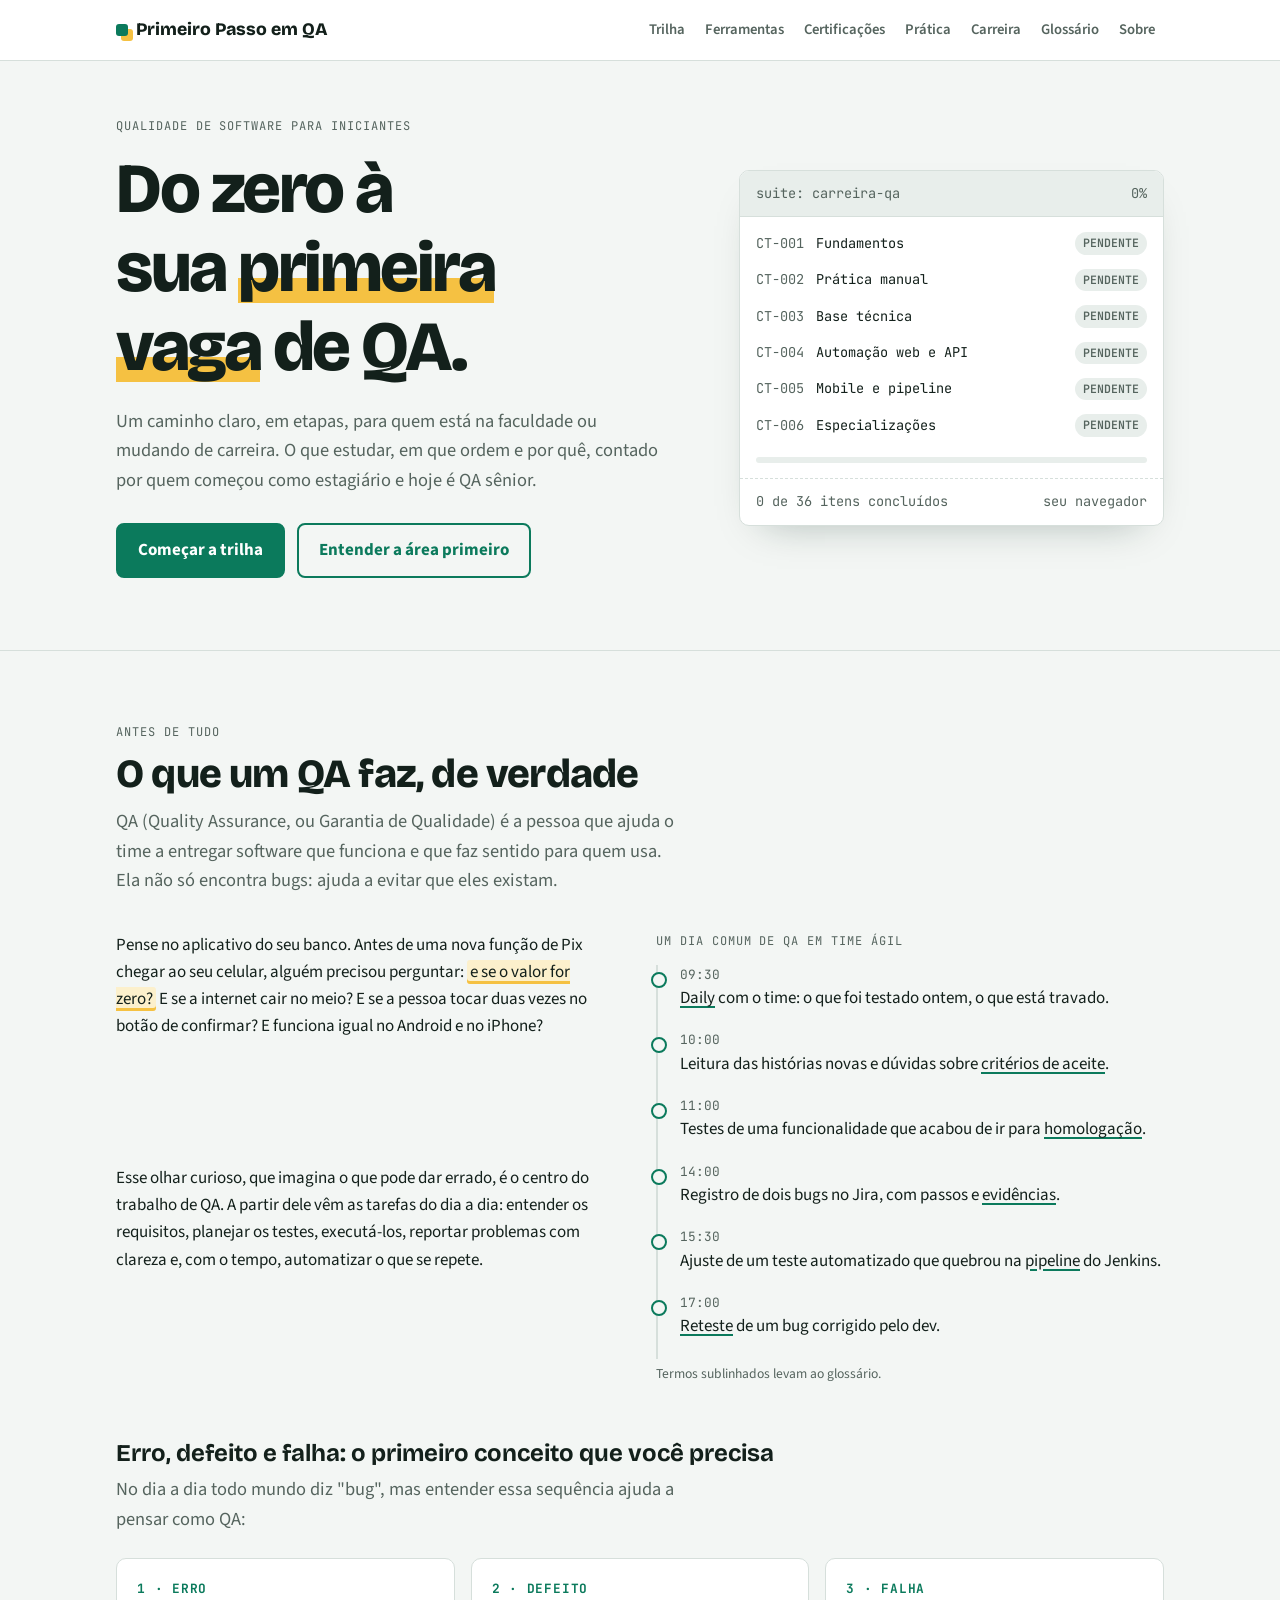
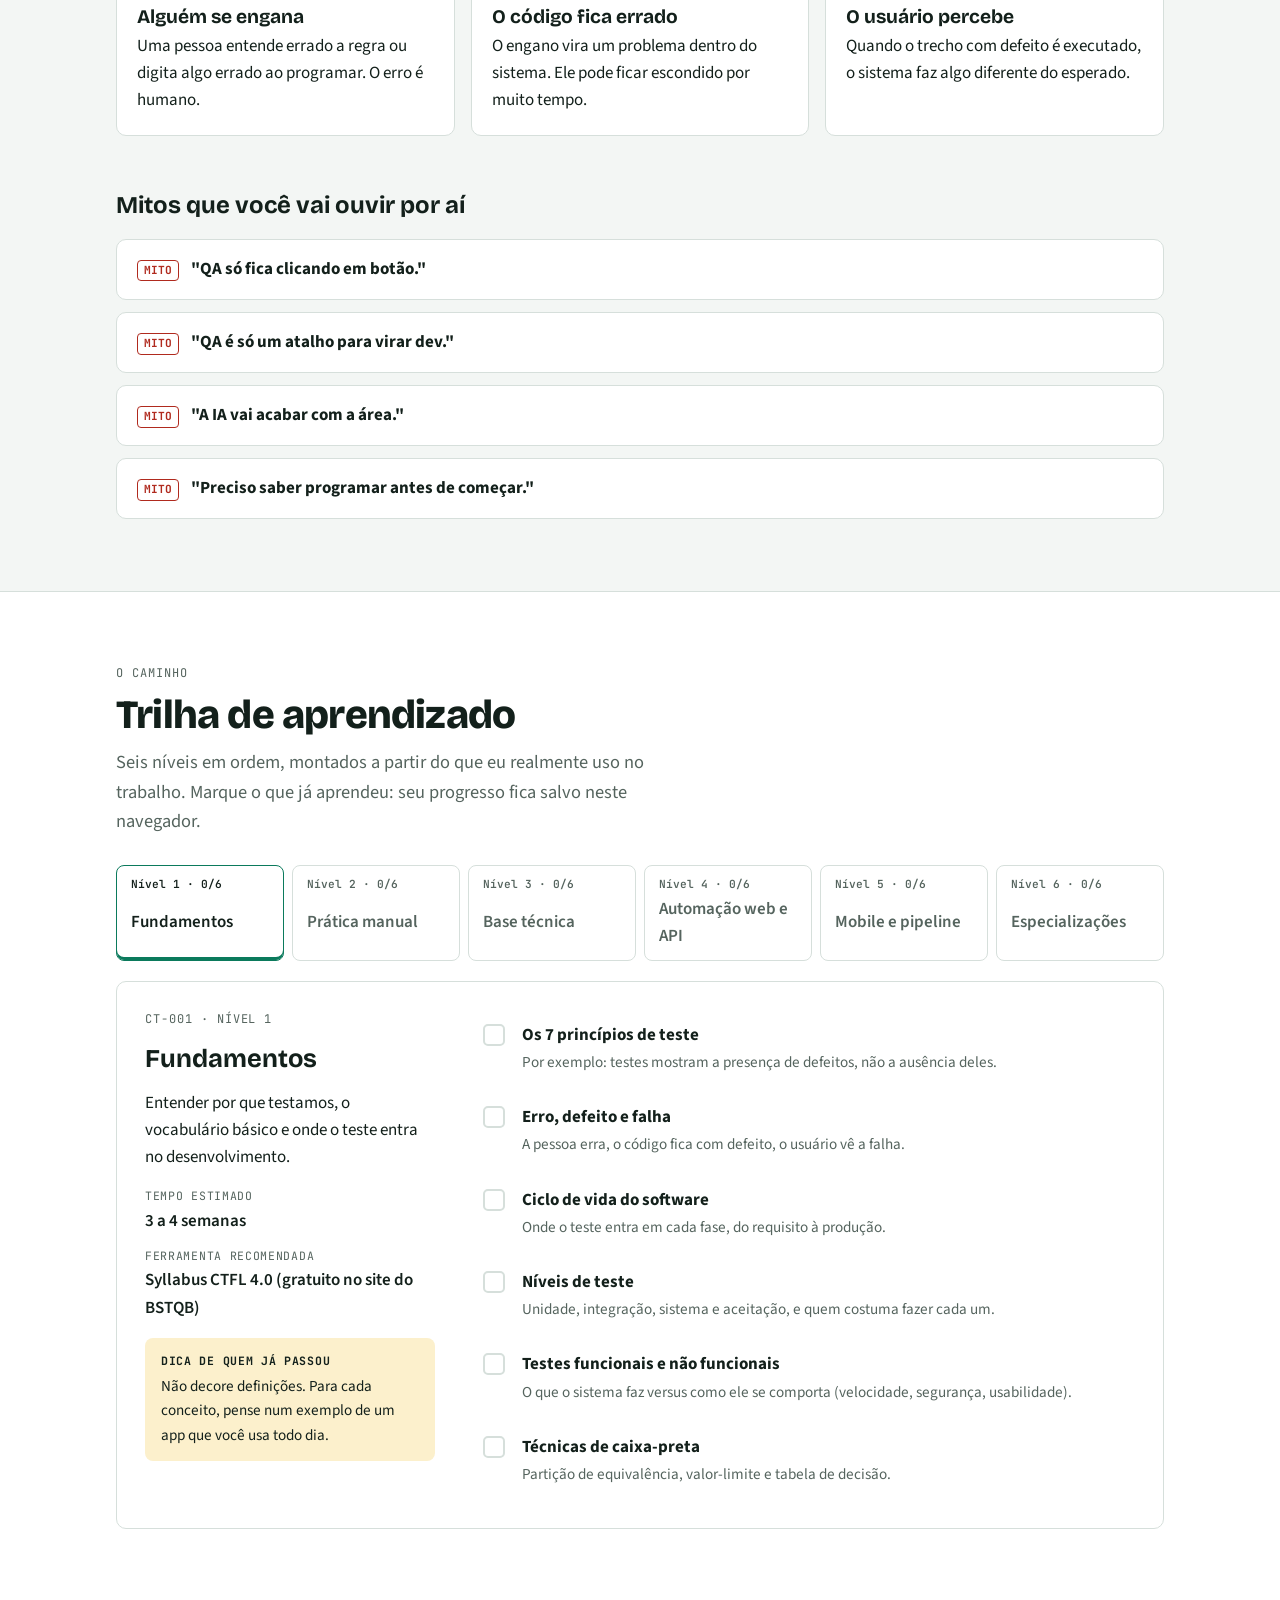
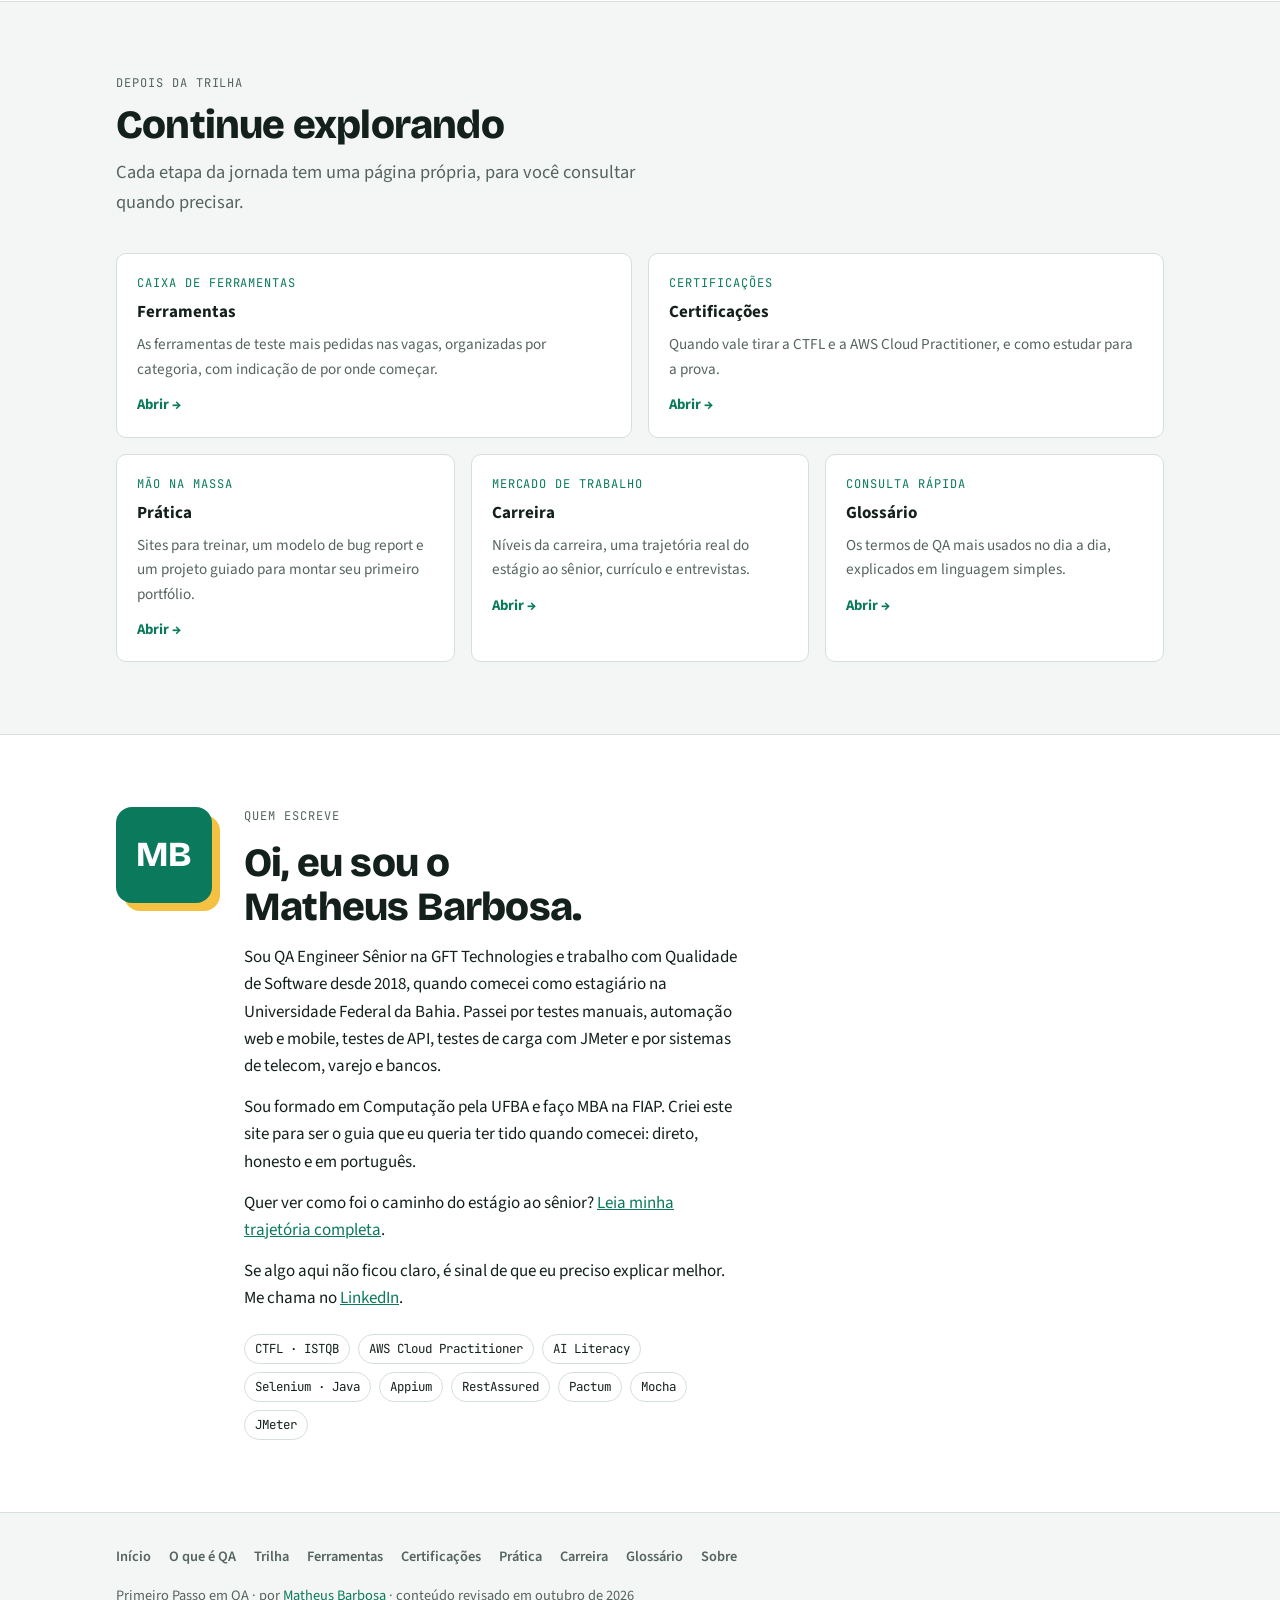
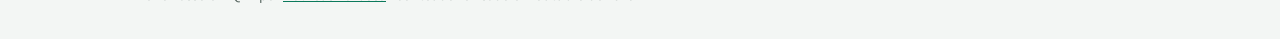
==== commit 3c26b90b: "Aplica revisão de usabilidade, cores e textos - Move o modelo de bug report para a página Prática - " ====
--- a/index.html
+++ b/index.html
@@ -16,6 +16,7 @@
 <link rel="preconnect" href="https://fonts.gstatic.com" crossorigin>
 <link rel="stylesheet" href="https://fonts.googleapis.com/css2?family=Bricolage+Grotesque:opsz,wght@12..96,500;12..96,700;12..96,800&family=Source+Sans+3:ital,wght@0,400;0,600;0,700;1,400&family=JetBrains+Mono:wght@400;600&display=swap">
 <link rel="stylesheet" href="/styles.css">
+<script src="/site.js" defer></script>
 </head>
 <body>
 <header class="top">
@@ -69,13 +70,14 @@
       <div>
         <p class="eyebrow" style="margin-bottom:14px">Um dia comum de QA em time ágil</p>
         <ol class="day">
-          <li><time>09:30</time>Daily com o time: o que foi testado ontem, o que está travado.</li>
-          <li><time>10:00</time>Leitura das histórias novas e dúvidas sobre critérios de aceite.</li>
-          <li><time>11:00</time>Testes de uma funcionalidade que acabou de ir para homologação.</li>
-          <li><time>14:00</time>Registro de dois bugs no Jira, com passos e evidências.</li>
-          <li><time>15:30</time>Ajuste de um teste automatizado que quebrou na pipeline do Jenkins.</li>
-          <li><time>17:00</time>Reteste de um bug corrigido pelo dev.</li>
+          <li><time>09:30</time><a href="/glossario#daily">Daily</a> com o time: o que foi testado ontem, o que está travado.</li>
+          <li><time>10:00</time>Leitura das histórias novas e dúvidas sobre <a href="/glossario#criterio-de-aceite">critérios de aceite</a>.</li>
+          <li><time>11:00</time>Testes de uma funcionalidade que acabou de ir para <a href="/glossario#ambiente-de-homologacao">homologação</a>.</li>
+          <li><time>14:00</time>Registro de dois bugs no Jira, com passos e <a href="/glossario#evidencia">evidências</a>.</li>
+          <li><time>15:30</time>Ajuste de um teste automatizado que quebrou na <a href="/glossario#pipeline">pipeline</a> do Jenkins.</li>
+          <li><time>17:00</time><a href="/glossario#reteste">Reteste</a> de um bug corrigido pelo dev.</li>
         </ol>
+        <p class="day-note">Termos sublinhados levam ao glossário.</p>
       </div>
     </div>
 
@@ -89,32 +91,6 @@
       </div>
     </div>
 
-    <div class="block">
-      <h3 class="h3big">A habilidade nº 1: escrever um bom bug report</h3>
-      <p class="lead">O dev precisa reproduzir o problema sem te chamar no chat. Compare:</p>
-      <div class="compare">
-        <article class="report bad">
-          <header><span>Reprovado</span><span class="mono">BUG-?</span></header>
-          <pre>Título: Login não funciona
-
-O login tá dando erro, arruma aí pfv.</pre>
-        </article>
-        <article class="report good">
-          <header><span>Aprovado</span><span class="mono">BUG-142</span></header>
-          <pre><span class="k">Título:</span> Login exibe erro 500 com e-mail em maiúsculas
-<span class="k">Ambiente:</span> Homologação · Chrome 130 · Windows 11
-<span class="k">Severidade:</span> Alta
-<span class="k">Passos:</span>
-  1. Acessar /login
-  2. Informar "MARIA@TESTE.COM" e senha válida
-  3. Clicar em "Entrar"
-<span class="k">Resultado esperado:</span> Usuária acessa o painel
-<span class="k">Resultado obtido:</span> Tela "Erro 500"
-<span class="k">Evidência:</span> print + log do console anexados
-<span class="k">Obs.:</span> Com e-mail em minúsculas funciona</pre>
-        </article>
-      </div>
-    </div>
 
     <div class="block">
       <h3 class="h3big">Mitos que você vai ouvir por aí</h3>
@@ -136,7 +112,7 @@
         <h2>Trilha de aprendizado</h2>
         <p class="lead">Seis níveis em ordem, montados a partir do que eu realmente uso no trabalho. Marque o que já aprendeu: seu progresso fica salvo neste navegador.</p>
       </div>
-      <div class="reset-zone" id="resetZone">
+      <div class="reset-zone" id="resetZone" hidden>
         <button class="linkbtn" id="resetAsk" type="button">Recomeçar a trilha</button>
       </div>
     </div>
@@ -155,10 +131,9 @@
     <div class="explore">
       <a class="card-link" href="/ferramentas"><p class="eyebrow">Caixa de ferramentas</p><strong>Ferramentas</strong><span>As ferramentas de teste mais pedidas nas vagas, organizadas por categoria, com indicação de por onde começar.</span><span class="go">Abrir →</span></a>
       <a class="card-link" href="/certificacoes"><p class="eyebrow">Certificações</p><strong>Certificações</strong><span>Quando vale tirar a CTFL e a AWS Cloud Practitioner, e como estudar para a prova.</span><span class="go">Abrir →</span></a>
-      <a class="card-link" href="/pratica"><p class="eyebrow">Mão na massa</p><strong>Prática</strong><span>Sites para treinar testes e um projeto guiado para montar seu primeiro portfólio.</span><span class="go">Abrir →</span></a>
+      <a class="card-link" href="/pratica"><p class="eyebrow">Mão na massa</p><strong>Prática</strong><span>Sites para treinar, um modelo de bug report e um projeto guiado para montar seu primeiro portfólio.</span><span class="go">Abrir →</span></a>
       <a class="card-link" href="/carreira"><p class="eyebrow">Mercado de trabalho</p><strong>Carreira</strong><span>Níveis da carreira, uma trajetória real do estágio ao sênior, currículo e entrevistas.</span><span class="go">Abrir →</span></a>
       <a class="card-link" href="/glossario"><p class="eyebrow">Consulta rápida</p><strong>Glossário</strong><span>Os termos de QA mais usados no dia a dia, explicados em linguagem simples.</span><span class="go">Abrir →</span></a>
-      <a class="card-link" href="#sobre"><p class="eyebrow">Quem escreve</p><strong>Sobre</strong><span>Quem é a pessoa por trás deste guia e como falar comigo.</span><span class="go">Ler →</span></a>
     </div>
   </div>
 </section>
@@ -200,7 +175,6 @@
   </div>
 </footer>
 <script>
-(function(){var n=document.querySelector("nav.links"),a=n&&n.querySelector("[aria-current]");if(a&&n.scrollWidth>n.clientWidth){n.scrollLeft+=a.getBoundingClientRect().left-n.getBoundingClientRect().left-(n.clientWidth-a.offsetWidth)/2;}})();
 const LEVELS = [
   { id:"fundamentos", code:"CT-001", name:"Fundamentos", time:"3 a 4 semanas", tool:"Syllabus CTFL 4.0 (gratuito no site do BSTQB)",
     goal:"Entender por que testamos, o vocabulário básico e onde o teste entra no desenvolvimento.",
@@ -291,6 +265,8 @@
   document.getElementById("runList").innerHTML = rows + `<li style="grid-template-columns:1fr"><div class="bar"><i style="width:${pct}%"></i></div></li>`;
   document.getElementById("runPct").textContent = pct + "%";
   document.getElementById("runSummary").textContent = `${ok} de ${total} itens concluídos`;
+  document.getElementById("resetZone").hidden = ok===0;
+  try { localStorage.setItem("pp-qa-total", String(total)); } catch(e) {}
 }
 
 function renderTabs(){
--- a/styles.css
+++ b/styles.css
@@ -3,7 +3,8 @@
   --bg:#F3F6F4; --surface:#FFFFFF; --sunk:#E8EEEB;
   --ink:#13201B; --muted:#55645E; --line:#D6DFDB;
   --accent:#0B7A5C; --accent-ink:#FFFFFF; --accent-soft:#DDF1E9;
-  --mark:#F5C142; --mark-soft:#FCF0CC; --fail:#C0392B; --fail-soft:#FBE3E0;
+  --mark:#F5C142; --mark-soft:#FCF0CC; --fail:#B02A1E; --fail-soft:#FBE3E0;
+  --hl:#F5C142;
   --display:"Bricolage Grotesque", "Segoe UI", system-ui, sans-serif;
   --body:"Source Sans 3", "Segoe UI", system-ui, sans-serif;
   --mono:"JetBrains Mono", ui-monospace, "SFMono-Regular", Consolas, monospace;
@@ -14,12 +15,14 @@
   --ink:#E4ECE8; --muted:#97A7A0; --line:#29362F;
   --accent:#3CC79A; --accent-ink:#06120E; --accent-soft:#163A2D;
   --mark:#E3B034; --mark-soft:#3A3115; --fail:#F0786A; --fail-soft:#3B1E1A;
+  --hl:rgba(227,176,52,.34);
   color-scheme:dark}}
 :root[data-theme="dark"]{
   --bg:#0E1412; --surface:#16201C; --sunk:#1C2723;
   --ink:#E4ECE8; --muted:#97A7A0; --line:#29362F;
   --accent:#3CC79A; --accent-ink:#06120E; --accent-soft:#163A2D;
   --mark:#E3B034; --mark-soft:#3A3115; --fail:#F0786A; --fail-soft:#3B1E1A;
+  --hl:rgba(227,176,52,.34);
   color-scheme:dark}
 
 *{box-sizing:border-box}
@@ -31,7 +34,7 @@
 body{background:var(--bg);color:var(--ink);font-family:var(--body);font-size:17px;line-height:1.6}
 body::before{content:"";position:fixed;inset:0 0 auto;height:env(safe-area-inset-top,0px);z-index:10;background:var(--surface)}
 a{color:var(--accent)}
-:focus-visible{outline:3px solid var(--mark);outline-offset:2px;border-radius:4px}
+:focus-visible{outline:3px solid var(--accent);outline-offset:2px;border-radius:4px}
 [id]{scroll-margin-top:90px}
 .wrap{max-width:1080px;margin:0 auto;padding-left:max(16px,env(safe-area-inset-left,0px));padding-right:max(16px,env(safe-area-inset-right,0px))}
 h1,h2,h3{font-family:var(--display);line-height:1.12;text-wrap:balance;margin:0}
@@ -64,7 +67,7 @@
 .hero-grid{display:grid;grid-template-columns:1.15fr .85fr;gap:48px;align-items:center}
 .hero-grid > *{min-width:0}
 .hero h1{font-size:clamp(2.4rem,6.4vw,4.4rem);font-weight:800;letter-spacing:-.035em;margin:14px 0 20px}
-.hero h1 em{font-style:normal;background:linear-gradient(transparent 62%,var(--mark) 62% 92%,transparent 92%)}
+.hero h1 em{font-style:normal;background:linear-gradient(transparent 62%,var(--hl) 62% 92%,transparent 92%)}
 .cta{display:flex;gap:12px;flex-wrap:wrap;margin-top:28px}
 .btn{display:inline-flex;align-items:center;gap:8px;font:inherit;font-weight:700;text-decoration:none;padding:12px 20px;border-radius:8px;border:2px solid var(--accent);background:var(--accent);color:var(--accent-ink);cursor:pointer}
 .btn.ghost{background:transparent;color:var(--accent)}
@@ -118,8 +121,8 @@
 .reset-zone{display:flex;gap:8px;align-items:center;flex-wrap:wrap;font-size:.9rem;color:var(--muted)}
 .linkbtn{font:inherit;background:none;border:0;color:var(--muted);text-decoration:underline;cursor:pointer;padding:4px}
 .linkbtn.danger{color:var(--fail);font-weight:700}
-.tabs{display:flex;gap:8px;overflow-x:auto;padding-bottom:4px;margin:28px 0 20px}
-.tab{flex:none;font:inherit;font-weight:600;background:var(--surface);border:1px solid var(--line);color:var(--muted);border-radius:8px;padding:10px 14px;cursor:pointer;display:grid;gap:2px;text-align:left;min-width:150px}
+.tabs{display:grid;grid-template-columns:repeat(6,minmax(0,1fr));gap:8px;margin:28px 0 20px}
+.tab{flex:none;font:inherit;font-weight:600;background:var(--surface);border:1px solid var(--line);color:var(--muted);border-radius:8px;padding:10px 14px;cursor:pointer;display:grid;gap:2px;text-align:left;min-width:0}
 .tab small{font-family:var(--mono);font-size:.7rem}
 .tab[aria-selected="true"]{border-color:var(--accent);color:var(--ink);box-shadow:inset 0 -3px 0 var(--accent)}
 .tab .done-pip{color:var(--accent)}
@@ -153,7 +156,8 @@
 .chip{font-family:var(--mono);font-size:.8rem;padding:5px 10px;border-radius:6px;border:1px solid var(--line);background:var(--surface);display:inline-flex;gap:6px;align-items:center}
 .chip.start{border-color:var(--accent);background:var(--accent-soft);color:var(--ink)}
 .chip.start::before{content:"";width:7px;height:7px;border-radius:50%;background:var(--accent)}
-.chip.daily{box-shadow:inset 0 -2px 0 var(--mark)}
+.chip.daily::after{content:"em uso";font-family:var(--body);font-weight:700;font-size:.62rem;letter-spacing:.06em;text-transform:uppercase;background:var(--ink);color:var(--surface);padding:1px 6px;border-radius:4px}
+.legend-item{display:inline-flex;align-items:center;gap:8px}
 
 /* Certs */
 .certs{display:grid;grid-template-columns:repeat(2,1fr);gap:16px}
@@ -270,3 +274,28 @@
 footer{border-top:1px solid var(--line)}
 @media (max-width:860px){.explore{grid-template-columns:1fr}.page-head{padding-block:40px 4px}}
 
+
+/* Review fixes */
+nav.links{scrollbar-width:none}
+nav.links::-webkit-scrollbar{display:none}
+.day a{color:inherit;text-decoration:underline;text-decoration-color:var(--accent);text-decoration-thickness:2px;text-underline-offset:3px}
+.day a:hover{color:var(--accent)}
+.day-note{font-size:.85rem;color:var(--muted);margin-top:4px}
+.explore > *{grid-column:span 2}
+.explore{grid-template-columns:repeat(6,minmax(0,1fr))}
+.explore > :nth-child(-n+2){grid-column:span 3}
+.crumb-row{display:flex;justify-content:space-between;align-items:center;gap:8px 16px;flex-wrap:wrap}
+.suite-mini{font-family:var(--mono);font-size:.76rem;display:inline-flex;flex-wrap:wrap;gap:4px 12px;align-items:center;border:1px solid var(--line);background:var(--surface);border-radius:99px;padding:5px 14px;color:var(--muted);text-decoration:none}
+.suite-mini .pct{color:var(--ink);font-weight:600}
+.suite-mini .go{color:var(--accent);font-weight:600}
+.suite-mini:hover{border-color:var(--accent)}
+.gloss div{transition:background-color .6s ease}
+.gloss div.hit{background:var(--mark-soft);border-radius:8px;padding-inline:12px;margin-inline:-12px}
+@media (max-width:1000px){.tabs{grid-template-columns:repeat(3,minmax(0,1fr))}}
+@media (max-width:860px){.explore > *,.explore > :nth-child(-n+2){grid-column:auto}.explore{grid-template-columns:1fr}}
+@media (max-width:560px){.tabs{grid-template-columns:repeat(2,minmax(0,1fr))}}
+@media (max-width:620px){
+  nav.links{--fl:0px;--fr:0px;-webkit-mask-image:linear-gradient(to right,transparent 0,#000 var(--fl),#000 calc(100% - var(--fr)),transparent 100%);mask-image:linear-gradient(to right,transparent 0,#000 var(--fl),#000 calc(100% - var(--fr)),transparent 100%)}
+  nav.links.fade-r{--fr:48px}
+  nav.links.fade-l{--fl:32px}
+}
